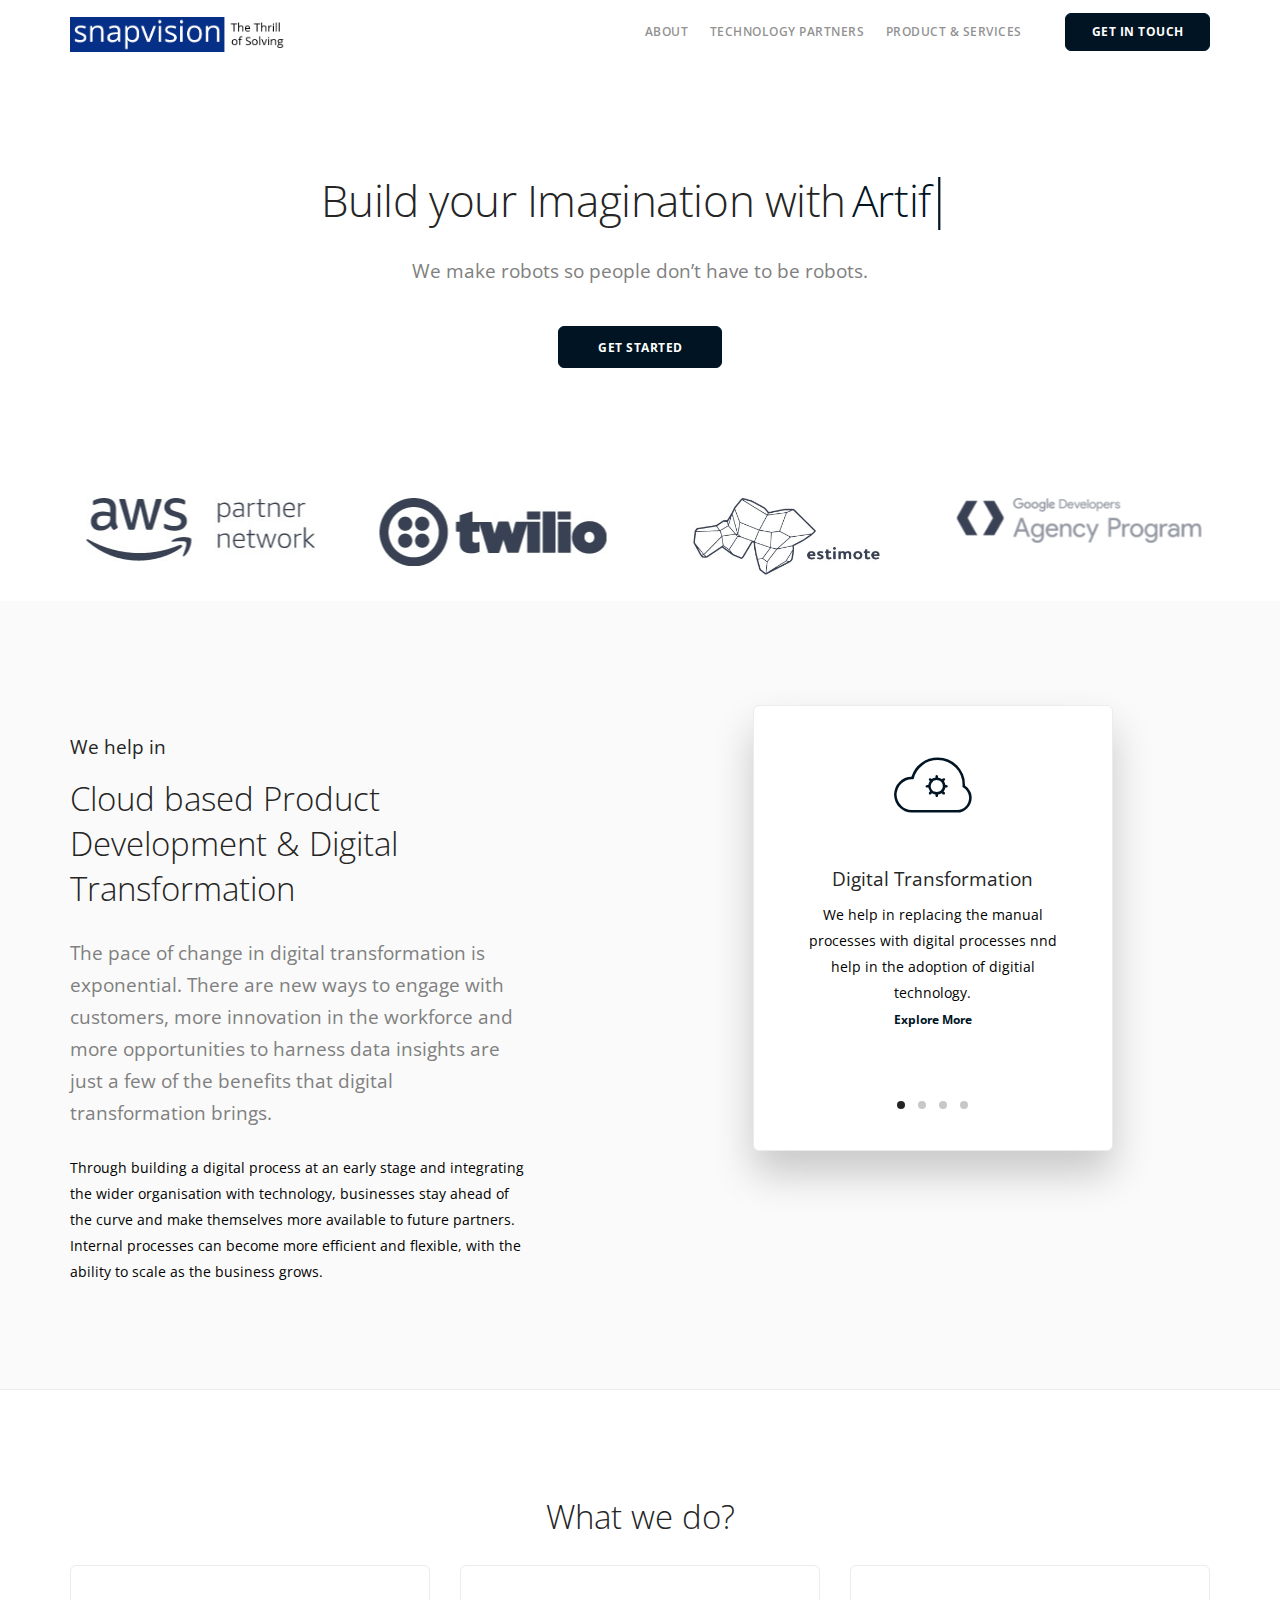
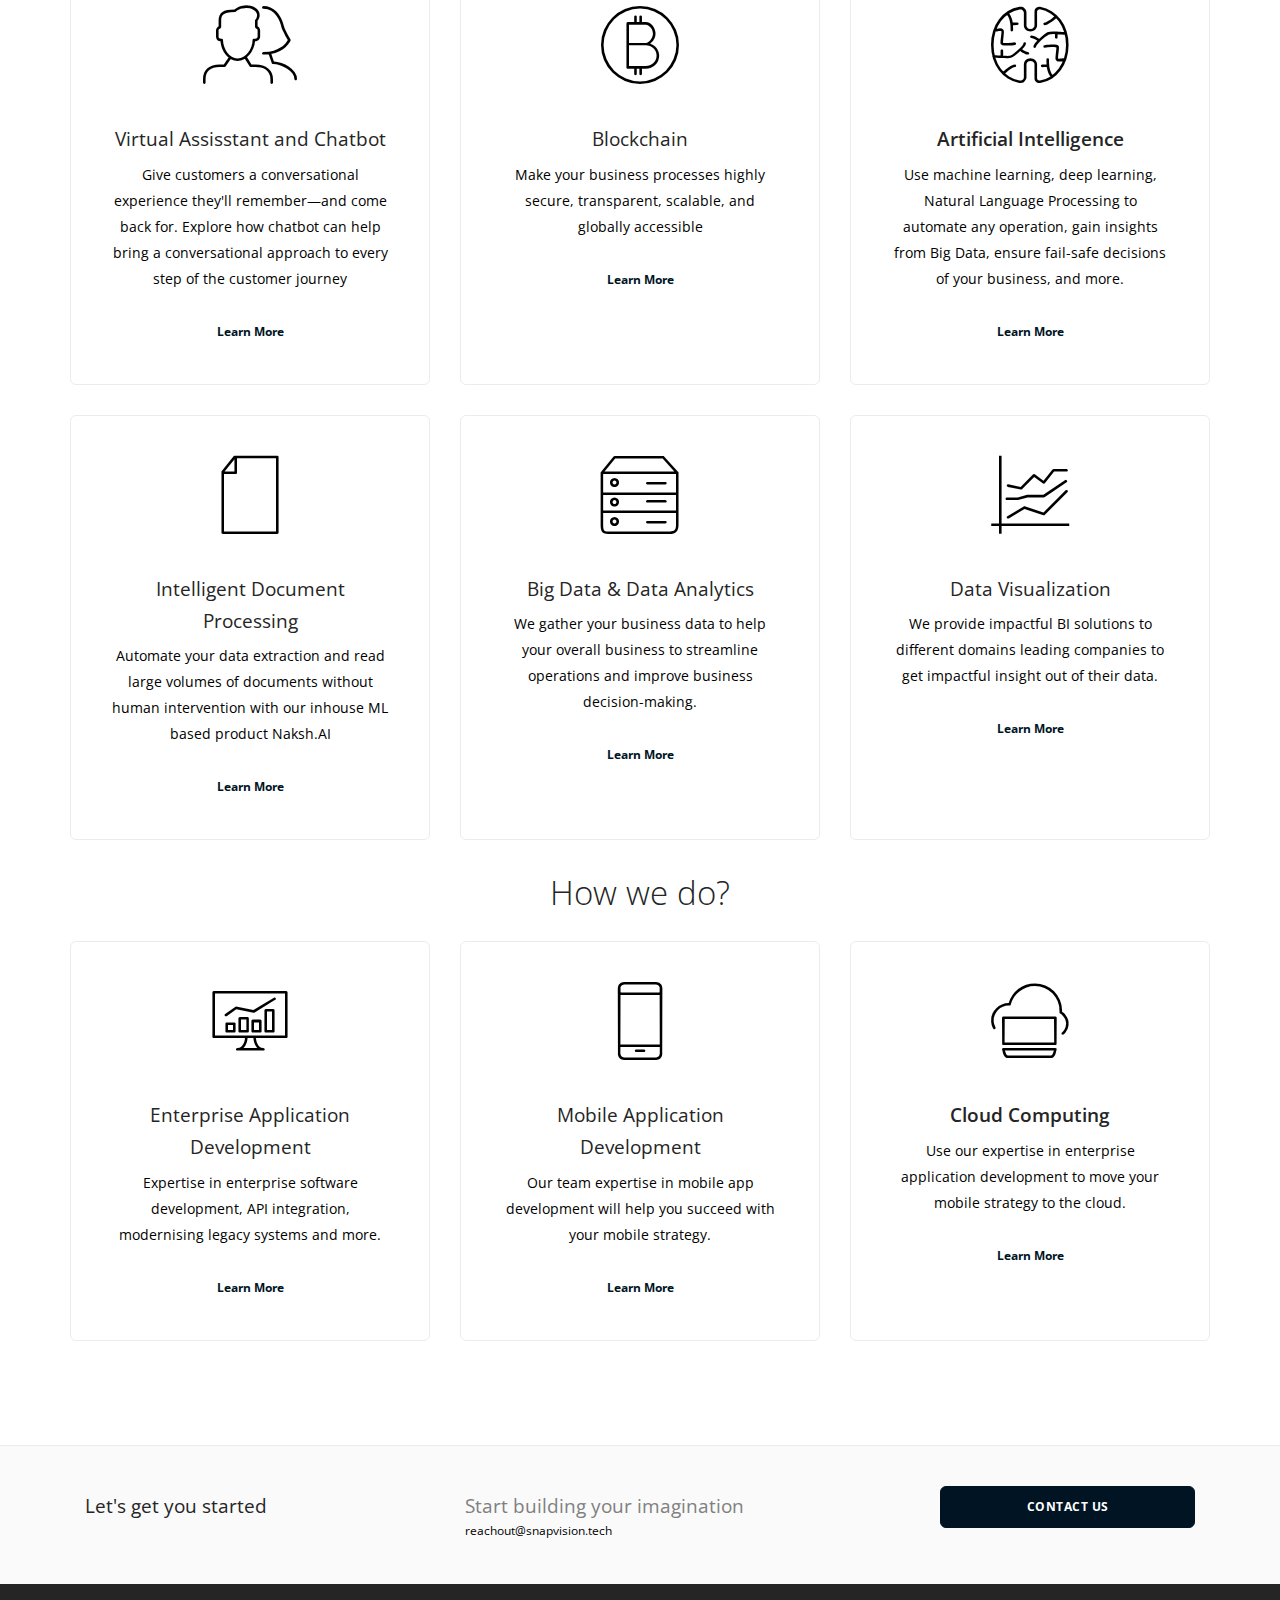
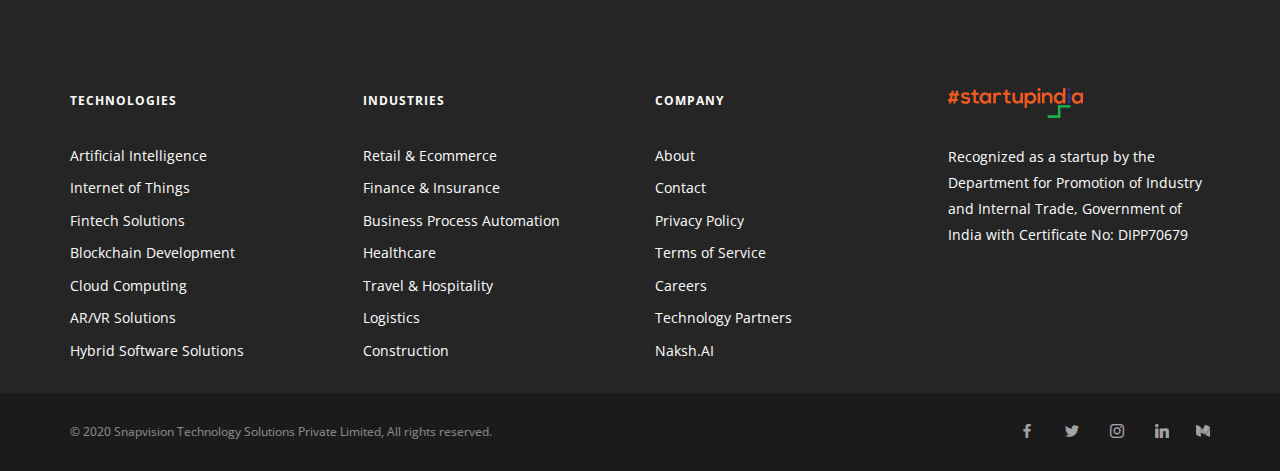
==== index.html @ 76354189 "Update index.html" ====
<!doctype html>
<html lang="en-US">

<head>
	<meta charset="UTF-8">
	<meta name="viewport" content="width=device-width, initial-scale=1.0">
	
	<title>Cloud based Product Development & Consulting | Snapvision.tech</title>


<meta name="description" content="Cloud based Product Development for Startups & Enterprise, focus on high-quality machine learning and artificial intelligence models"/>
<meta name="robots" content="max-snippet:-1, max-image-preview:large, max-video-preview:-1"/>
<link rel="canonical" href="https://snapvision.tech" />
<meta property="og:locale" content="en_US" />
<meta property="og:type" content="website" />
<meta property="og:title" content="Cloud based Product Development & Consulting | Snapvision.tech" />
<meta property="og:description" content="Cloud based Product Development for Startups & Enterprise, focus on high-quality machine learning and artificial intelligence models" />
<meta property="og:url" content="https://snapvision.tech" />
<meta property="og:site_name" content="Snapvision.tech" />
<meta property="fb:app_id" content="" />
<meta property="og:image" content="https://snapvision.tech/assets/img/logo-social.png" />
<meta property="og:image:secure_url" content="https://snapvision.tech/assets/img/logo-social.png" />
<meta property="og:image:width" content="1600" />
<meta property="og:image:height" content="1068" />
<meta name="twitter:card" content="summary_large_image" />
<meta name="twitter:description" content="Cloud based Product Development for Startups & Enterprise, focus on high-quality machine learning and artificial intelligence models" />
<meta name="twitter:title" content="Cloud based Product Development & Consulting | Snapvision.tech" />
<meta name="twitter:site" content="@snapvisiontech" />
<meta name="twitter:image" content="https://snapvision.tech/assets/img/logo-social.png" />
<meta name="twitter:creator" content="@snapvisiontech" />

<link rel="icon" type="image/x-icon" href="favicon.ico" />
<link rel="apple-touch-icon" sizes="57x57" href="/apple-icon-57x57.png">
<link rel="apple-touch-icon" sizes="60x60" href="/apple-icon-60x60.png">
<link rel="apple-touch-icon" sizes="72x72" href="/apple-icon-72x72.png">
<link rel="apple-touch-icon" sizes="76x76" href="/apple-icon-76x76.png">
<link rel="apple-touch-icon" sizes="114x114" href="/apple-icon-114x114.png">
<link rel="apple-touch-icon" sizes="120x120" href="/apple-icon-120x120.png">
<link rel="apple-touch-icon" sizes="144x144" href="/apple-icon-144x144.png">
<link rel="apple-touch-icon" sizes="152x152" href="/apple-icon-152x152.png">
<link rel="apple-touch-icon" sizes="180x180" href="/apple-icon-180x180.png">
<link rel="icon" type="image/png" sizes="192x192"  href="/android-icon-192x192.png">
<link rel="icon" type="image/png" sizes="32x32" href="/favicon-32x32.png">
<link rel="icon" type="image/png" sizes="96x96" href="/favicon-96x96.png">
<link rel="icon" type="image/png" sizes="16x16" href="/favicon-16x16.png">
<link rel="manifest" href="/manifest.json">
<meta name="msapplication-TileColor" content="#ffffff">
<meta name="msapplication-TileImage" content="/ms-icon-144x144.png">
<meta name="theme-color" content="#ffffff">

<link rel='dns-prefetch' href='https://www.google.com' />
<link rel='dns-prefetch' href='https://fonts.googleapis.com' />
<link rel='dns-prefetch' href='https://s.w.org' />

<link rel='stylesheet' id='ebor-google-font-css'  href='https://fonts.googleapis.com/css?family=Open+Sans%3A200%2C300%2C400%2C400i%2C500%2C600%2C700%7CMerriweather%3A300%2C300i%7CMaterial+Icons&#038;ver=1.0.0' type='text/css' media='all' />
<link rel='stylesheet' id='bootstrap-css'  href='assets/css/bootstrap.css?ver=4.9.15' type='text/css' media='all' />
<link rel='stylesheet' id='ebor-iconsmind-css'  href='assets/css/iconsmind.css' type='text/css' media='all' />
<link rel='stylesheet' id='ebor-icons-css'  href='assets/css/icons.css' type='text/css' media='all' />
<link rel='stylesheet' id='ebor-plugins-css'  href='assets/css/plugins.css' type='text/css' media='all' />
<link rel='stylesheet' id='ebor-theme-css'  href='assets/css/custom.css' type='text/css' media='all' />
<link rel='stylesheet' id='ebor-style-css'  href='assets/css/style.css' type='text/css' media='all' />
<style id='ebor-style-inline-css' type='text/css'>

			input[type].btn--primary,
			.pos-fixed.bar--transparent.bg--primary,
			.ebor-cart-count {
				background: #001423;	
			}
			.pos-fixed.bar--transparent.bg--secondary {
				background: #FAFAFA;
			}
			.pos-fixed.bar--transparent.bg--dark {
				background: #252525;
			}
			.pos-fixed.bar--transparent.bg--primary-1 {
				background: #000828;
			}
			.bg--white h1, .bg--white h2, .bg--white h3, .bg--white h4, .bg--white h5, .bg--white h6, .bg--white i, .mobile-header .cart-link {
			    color: #252525;
			}
			@media all and (max-width:767px) {
			    .bar.bg--dark.bar--mobile-sticky[data-scroll-class*="fixed"].pos-fixed,
			    .bar.bg--dark.bar--mobile-sticky[data-scroll-class*="fixed"]+.bar.pos-fixed {
			    	background: #252525;
			    }
			    .bar.bg--secondary.bar--mobile-sticky[data-scroll-class*="fixed"].pos-fixed,
			    .bar.bg--secondary.bar--mobile-sticky[data-scroll-class*="fixed"]+.bar.pos-fixed {
			    	background: #FAFAFA;
			    }
			}
		
</style>
<script type='text/javascript' src='assets/js/jquery.js'></script>
<script type='text/javascript' src='assets/js/jquery-migrate.min.js?ver=1.4.1'></script>

<link rel='shortlink' href='https://snapvision.tech' />


</head>

<body data-rsssl=1 class="home page-template-default page page-id-2139 stack--rounded normal-layout active-tabs active-accordions parallax-enable-mobile variant-content variant-v1-2-1" data-smooth-scroll-offset="0">

<a href="#" id="start" title="Start"></a>


<div class="nav-container">
	
	<div class="bar bar--sm visible-xs original--bg bar--mobile-sticky" data-scroll-class="200px:pos-fixed">
		<div class="container">
			<div class="row">
				<div class="col-xs-8 col-sm-10">
					
<a href="https://snapvision.tech" class="logo-holder">
	<img class="logo logo-dark" alt="Snapvision Logo" src="assets/img/logo-dark.png" />
	<img class="logo logo-light" alt="Snapvision Logo" src="assets/img/logo-dark.png" />
	
</a>				</div>
				<div class="col-xs-4 col-sm-2 text-right mobile-header">
										<a href="#" class="hamburger-toggle" data-toggle-class="#menu1;hidden-xs">
						<i class="icon--sm stack-interface stack-menu"></i>
					</a>
				</div>
			</div><!--end of row-->
		</div><!--end of container-->
	</div><!--end bar-->
	
	<nav id="menu1" class="bar bar--sm bar-1 hidden-xs hiddem-sm original--bg" data-scroll-class="200px:pos-fixed">
		<div class="container">
			<div class="row">
				<div class="col-md-1 col-sm-2 hidden-xs">
					<div class="bar__module">
						
<a href="https://snapvision.tech" class="logo-holder">
	<img class="logo logo-dark" alt="Snapvision Logo" src="assets/img/logo-dark.png" />
	<img class="logo logo-light" alt="Snapvision Logo" src="assets/img/logo-dark.png" />
</a>	
					</div><!--end module-->
				</div>
				<div class="col-md-11 col-sm-12 text-right text-left-xs text-left-sm">
					<div class="bar__module">
	<ul id="menu" class="menu-horizontal text-left">
	<li  class="menu-item menu-item-type-post_type menu-item-object-page "><a href="#about">About</a></li>
<li  class="menu-item menu-item-type-post_type menu-item-object-page "><a href="#partners">Technology Partners</a></li>
<li  class="menu-item menu-item-type-post_type menu-item-object-page "><a href="#services">Product & Services</a></li>

</ul></div>	
					
<div class="bar__module stack-header-buttons">
	
		
			<a class="btn btn--sm btn--primary type--uppercase" href="#contact" target="">
			<span class="btn__text">GET IN TOUCH</span>
		</a>
		
</div><!--end module-->				</div>
			</div><!--end of row-->
		</div><!--end of container-->
	</nav><!--end bar-->

</div>
<div class="main-container">


    <section class="text-center">
        <div class="container">
            <div class="row">
                <div class="col-sm-12">
                     
                    <div class="typed-headline"><span class="h1 inline-block">Build your Imagination with</span><span class="h1 inline-block typed-text typed-text--cursor color--primary" data-typed-strings="Artificial Intelligence, NLP, Blockchain, Machine Learning, Predictive Analytics, Computer Vision, Snapvision">Latest Technolog</span></div>
                    
                        <p class="lead"><!--Best-in-class Enterprise Automation  Platform Powered by AI, NLP,and Predictive Algorithms-->We make robots so people
don’t have to be  robots.</p>
                    <a class="btn btn--primary type--uppercase inner-link" href="#contact" target="" title="" rel=""><span class="btn__text">Get Started</span></a></div>
            </div>
            <!--end of row-->
			<div id="partners"></div>
        </div>
        <!--end of container-->
    </section>
	
	
	<section class="space--xxs" >
        <div class="container">
            <div class="row">
                <div class="logo-carousel slider slider--inline-arrows slider--arrows-hover text-center" data-arrows="true" data-timing="1000">
                    <ul class="slides">
                        <li class="col-sm-3 col-xs-6"> <img alt="AWS" class="image--xxs" src="assets/img/partners/aws-partner-network.jpg"> </li>
                        <li class="col-sm-3 col-xs-6"> <img alt="Twillio" class="image--xxs" src="assets/img/partners/twillio.jpg"> </li>
                        <li class="col-sm-3 col-xs-6"> <img alt="Estimote" class="image--xxs" src="assets/img/partners/Estimote.jpg"> </li>
                        <li class="col-sm-3 col-xs-6"> <img alt="Google Developers" class="image--xxs" src="assets/img/partners/google-developers-logo-dark.png"> </li>
                        <li class="col-sm-3 col-xs-6"> <img alt="Cloudera" class="image--xxs" src="assets/img/partners/cloudera-dark.png"> </li>
                   
                    </ul>
                </div>
            </div>
            <!--end row-->
        </div>
        <!--end of container-->
    </section>
    
    <a id="section-2" class="in-page-link"></a>
    <section class="switchable feature-large  bg--secondary" id="about">
        <div class="container">
            <div class="row">
                <div class="col-md-5 col-sm-6 switchable__text">
<h4>We help in</h4>                    
                        <h2>Cloud based Product Development &amp; Digital Transformation</h2>
                        <p class="lead">The pace of change in digital transformation is exponential. There are new ways to engage with customers, more innovation in the workforce and more opportunities to harness data insights are just a few of the benefits that digital transformation brings.</p>
                        <p>Through building a digital process at an early stage and integrating the wider organisation with technology, businesses stay ahead of the curve and make themselves more available to future partners. Internal processes can become more efficient and flexible, with the ability to scale as the business grows.</p>
                    
                    <!--<a class="btn btn--primary type--uppercase" href="#" target="" title="" rel=""> <span class="btn__text">Read more</span> </a>-->
                </div>
                <div class="col-md-4 col-sm-6 col-md-pull-1 col-xs-12">
                    <div class="boxed boxed--lg boxed--border box-shadow-wide">
                        <div class="slider" data-paging="true">
                            <ul class="slides">
                                <li class="col-xs-12">
                                    <div class="feature feature-3 text-center"> <i class="icon color--primary icon-Cloud-Settings icon--lg"></i>
                                        
                                            <h4>Digital Transformation</h4>
                                            <p>We help in replacing the manual processes with digital processes nnd help in the adoption of digitial technology.</p><a href="#contact"> Explore More </a>
                                    </div>
                                    <!--end feature-->
                                </li>
                                <li class="col-xs-12">
                                    <div class="feature feature-3 text-center"> <i class="icon color--primary icon-Laptop-Phone icon--lg"></i>
                                        
                                            <h4>Proof of Concept</h4>
                                            <p>Dynamic solutions in building your startup idea with latest technologies.</p><a href="#contact"> Explore More </a>
                                    </div>
                                    <!--end feature-->
                                </li>
                                <li class="col-xs-12">
                                    <div class="feature feature-3 text-center"> <i class="icon color--primary icon-Robot-2 icon--lg"></i>
                                        
                                            <h4>Robotic Process Automation</h4>
                                            <p>RPA offers the ability to change business processes quite quickly, as opposed to taking a holistic enterprise wide-approach, that could take a lot of time and a lot of money to achieve</p><a href="#contact"> Explore More </a>
                                    </div>
                                    <!--end feature-->
                                </li>
								<li class="col-xs-12">
                                    <div class="feature feature-3 text-center"> <i class="icon color--primary icon-Cloud-Tablet icon--lg"></i>
                                        
                                            <h4>Internet of Things</h4>
                                            <p>We help your business to constantly monitor your operations in a secure, well-built infrastructure.</p><a href="#contact"> Explore More </a>
                                    </div>
                                    <!--end feature-->
                                </li>
                            </ul>
                            <!--end of slides-->
                        </div>
                        <!--end of slider-->
                    </div>
                </div>
            </div>
            <!--end of row-->
        </div>
        <!--end of container-->
    </section>
    <section class="text-center services-section" id="services">
        <div class="container">
		<div class="row"><div class="col-md-12"><h2>What we do?</h2></div></div>
            <div class="row">
               
                <div class="col-sm-4">
                    <div class="feature feature-3 boxed boxed--lg boxed--border"> <i class="icon icon-MaleFemale icon--lg"></i>
                        
                            <h4>Virtual Assisstant and Chatbot</h4>
                            <p>Give customers a conversational experience they'll remember—and come back for. Explore how chatbot can help bring a conversational approach to every step of the customer journey</p><a href="#contact">Learn More</a>
                        
                    </div>
                    <!--end feature-->
                </div>
                <div class="col-sm-4">
                    <div class="feature feature-3 boxed boxed--lg boxed--border"> <i class="icon icon-Bitcoin icon--lg"></i>
                        
                            <h4>Blockchain</h4>
                            <p>Make your business processes highly secure, transparent, scalable, and globally accessible</p><a href="#contact">Learn More</a>
                        
                    </div>
                    <!--end feature-->
                </div>
				
				 <div class="col-sm-4">
                    <div class="feature feature-3 boxed boxed--lg boxed--border"> <i class="icon icon-Brain-2 icon--lg"></i>
                        
                            <h4><strong>Artificial Intelligence</strong></h4>
                            <p> Use machine learning, deep learning, Natural Language Processing to automate any operation, gain insights from Big Data, ensure fail-safe decisions of your business, and more.</p> <a href="#contact">Learn More</a>
                    </div>
                    <!--end feature-->
                </div>
                <div class="col-sm-4">
                    <div class="feature feature-3 boxed boxed--lg boxed--border"> <i class="icon icon-Paper icon--lg"></i>
                        
                            <h4>Intelligent Document Processing</h4>
                            <p>Automate your data extraction and read large volumes of documents without human intervention with our inhouse ML based product Naksh.AI</p> <a href="https://nakshai.com">Learn More</a>
                        
                    </div>
                    <!--end feature-->
                </div>
				
				

 <div class="col-sm-4">
                    <div class="feature feature-3 boxed boxed--lg boxed--border"> <i class="icon icon-Big-Data icon--lg"></i>
                        
                            <h4>Big Data & Data Analytics</h4>
                            <p>We gather your business data to help your overall business to streamline operations and improve business decision-making.</p><a href="#contact">Learn More</a>
                        
                    </div>
                    <!--end feature-->
                </div>
                <div class="col-sm-4">
                    <div class="feature feature-3 boxed boxed--lg boxed--border"> <i class="icon icon-Line-Chart4 icon--lg"></i>
                        
                            <h4>Data Visualization</h4>
                            <p>We provide impactful BI solutions to different domains leading companies to get impactful insight out of their data.</p><a href="#contact">Learn More</a>
                        
                    </div>
                    <!--end feature-->
                </div>
				</div>
				<div class="row">
				<div class="col-md-12"><h2>How we do?</h2></div></div><div class="row">
				 <div class="col-sm-4">
                    <div class="feature feature-3 boxed boxed--lg boxed--border"> <i class="icon icon-Monitor-Analytics icon--lg"></i>
                        
                            <h4>Enterprise Application Development</h4>
                            <p>Expertise in enterprise software development, API integration, modernising legacy systems and more. </p><a href="#contact">Learn More</a>
                        
                    </div>
                    <!--end feature-->
                </div>
                <div class="col-sm-4">
                    <div class="feature feature-3 boxed boxed--lg boxed--border"> <i class="icon icon-Smartphone-3 icon--lg"></i>
                        
                            <h4>Mobile Application Development</h4>
                            <p>Our team expertise in mobile app development will help you succeed with your mobile strategy.</p><a href="#contact">Learn More</a>
                        
                    </div>
                    <!--end feature-->
                </div>
				
				<div class="col-sm-4">
                    <div class="feature feature-3 boxed boxed--lg boxed--border"> <i class="icon icon-Cloud-Laptop icon--lg"></i>
                        
                            <h4><strong>Cloud Computing</strong></h4>
                            <p> Use our expertise in enterprise application development to move your mobile strategy to the cloud. </p> <a href="#">Learn More</a> 
                    </div>
                    <!--end feature-->
                </div>
				
            </div>
            <!--end of row-->
			<div id="contact"></div>
        </div>
        <!--end of container-->
    </section>
 
 
  
	
	<section  class="contact-short"><div class="container"><div class="vc_row wpb_row vc_row-fluid"><div class="wpb_column vc_column_container col-sm-12"><div class="vc_column-inner"><div class="wpb_wrapper">
			<div class=" cta cta--horizontal text-center-xs row">
			    <div class="col-sm-4">
			        <h4>Let's get you started</h4>  
			    </div>
			    <div class="col-sm-5">
			        <p class="lead">Start building your imagination</p><p class="type--fine-print">reachout@snapvision.tech</p>
			    </div>
			    <div class="col-sm-3 text-right text-center-xs">
			   <!--     <a class="btn btn--primary type--uppercase" href="" onclick="Calendly.initPopupWidget({url: 'https://calendly.com/nakshai/discovery-call-snapvision'});return false;"><span class="btn__text">Schedule a Call</span></a>-->
				<div class="modal-instance ">
				
				
				 <a class="btn btn--primary type--uppercase modal-trigger" href="#"><span class="btn__text">Contact Us</span></a>
					<div class="modal-container"   >
				
			<div class="modal-content">
				<div class="boxed boxed--lg">
					
	<div class="wpb_text_column wpb_content_element " >
		<div class="wpb_wrapper">
		<iframe class="contact-form" src="https://docs.google.com/forms/d/e/1FAIpQLSd2U2cw_F3Rz3U8TH7wHJtLaYTnXl2T-0kBp7m4NAezt76-Yw/viewform"></iframe>


		</div>
	</div>

				</div>				</div>

			</div>
		
			</div>
					
			    </div>
			</div>
		</div></div></div></div></div></section>
    
<footer class="footer-6 unpad--bottom bg--dark">
	<div class="container">
		<div class="row">
		<!--	<div class="col-sm-6 col-md-3 col-xs-12"><div id="nav_menu-2" class="widget widget_nav_menu sidebar__element"><h6 class="type--uppercase">Services</h6><div class="menu-services-menu-container"><ul id="menu-services-menu" class="menu"><li id="menu-item-4331" class="menu-item menu-item-type-post_type menu-item-object-page menu-item-4331"><a href="#services">Product Strategy</a></li>
<li id="menu-item-4329" class="menu-item menu-item-type-post_type menu-item-object-page menu-item-4329"><a href="#services">Product Engineering</a></li>
<li id="menu-item-4330" class="menu-item menu-item-type-post_type menu-item-object-page menu-item-4330"><a href="#services">Mobile Development</a></li>
<li id="menu-item-4332" class="menu-item menu-item-type-custom menu-item-object-custom menu-item-4332"><a href="#services">Dedicated Talent</a></li>
<li id="menu-item-4333" class="menu-item menu-item-type-custom menu-item-object-custom menu-item-4333"><a href="#services">Startup Product Consultancy</a></li>
<li id="menu-item-4334" class="menu-item menu-item-type-custom menu-item-object-custom menu-item-4334"><a href="#services">IT Consulting</a></li>
<li id="menu-item-4335" class="menu-item menu-item-type-custom menu-item-object-custom menu-item-4335"><a href="##services">App Developers</a></li>
</ul></div></div></div>-->

<div class="col-sm-6 col-md-3 col-xs-12"><div id="nav_menu-3" class="widget widget_nav_menu sidebar__element"><h6 class="type--uppercase">Technologies</h6><div class="menu-technology-menu-container"><ul id="menu-technology-menu" class="menu"><li id="menu-item-4336" class="menu-item menu-item-type-custom menu-item-object-custom menu-item-4336"><a href="#services">Artificial Intelligence</a></li>
<li id="menu-item-4341" class="menu-item menu-item-type-custom menu-item-object-custom menu-item-4341"><a href="#services">Internet of Things</a></li>
<li id="menu-item-4338" class="menu-item menu-item-type-custom menu-item-object-custom menu-item-4338"><a href="#services">Fintech Solutions</a></li>
<li id="menu-item-4337" class="menu-item menu-item-type-custom menu-item-object-custom menu-item-4337"><a href="#services">Blockchain Development</a></li>
<li id="menu-item-4339" class="menu-item menu-item-type-custom menu-item-object-custom menu-item-4339"><a href="#services">Cloud Computing</a></li>
<li id="menu-item-4340" class="menu-item menu-item-type-custom menu-item-object-custom menu-item-4340"><a href="#services">AR/VR Solutions</a></li>
<li id="menu-item-4342" class="menu-item menu-item-type-custom menu-item-object-custom menu-item-4342"><a href="#services">Hybrid Software Solutions</a></li>
</ul></div></div></div><div class="col-sm-6 col-md-3 col-xs-12"><div id="nav_menu-4" class="widget widget_nav_menu sidebar__element"><h6 class="type--uppercase">Industries</h6><div class="menu-industry-menu-container"><ul id="menu-industry-menu" class="menu"><li id="menu-item-4351" class="menu-item menu-item-type-custom menu-item-object-custom menu-item-4351"><a href="#services">Retail &#038; Ecommerce</a></li>
<li id="menu-item-4344" class="menu-item menu-item-type-custom menu-item-object-custom menu-item-4344"><a href="#services">Finance &#038; Insurance</a></li>
<li id="menu-item-4352" class="menu-item menu-item-type-custom menu-item-object-custom menu-item-4352"><a href="#services">Business Process Automation</a></li>
<li id="menu-item-4343" class="menu-item menu-item-type-custom menu-item-object-custom menu-item-4343"><a href="#services">Healthcare</a></li>
<li id="menu-item-4345" class="menu-item menu-item-type-custom menu-item-object-custom menu-item-4345"><a href="#services">Travel &#038; Hospitality</a></li>
<li id="menu-item-4346" class="menu-item menu-item-type-custom menu-item-object-custom menu-item-4346"><a href="#services">Logistics</a></li>
<li id="menu-item-4347" class="menu-item menu-item-type-custom menu-item-object-custom menu-item-4347"><a href="#services">Construction</a></li>
</ul></div></div></div><div class="col-sm-6 col-md-3 col-xs-12"><div id="nav_menu-5" class="widget widget_nav_menu sidebar__element"><h6 class="type--uppercase">Company</h6><div class="menu-company-menu-container"><ul id="menu-company-menu" class="menu"><li id="menu-item-4322" class="menu-item menu-item-type-post_type menu-item-object-page menu-item-4322"><a href="#about">About</a></li>
<li id="menu-item-4325" class="menu-item menu-item-type-post_type menu-item-object-page menu-item-4325"><a href="#contact">Contact</a></li>
<li id="menu-item-4547" class="menu-item menu-item-type-post_type menu-item-object-page menu-item-4547"><a href="privacy-policy.pdf" target="_blank">Privacy Policy</a></li>
<li id="menu-item-4548" class="menu-item menu-item-type-post_type menu-item-object-page menu-item-4548"><a href="terms-of-service.pdf" target="_blank">Terms of Service</a></li>
<li id="menu-item-4323" class="menu-item menu-item-type-post_type menu-item-object-page menu-item-4323"><a href="https://angel.co/company/snapvision" target="_blank">Careers</a></li>
<li id="menu-item-4324" class="menu-item menu-item-type-custom menu-item-object-custom menu-item-4324"><a href="#partners">Technology Partners</a></li>
<li id="menu-item-4324" class="menu-item menu-item-type-custom menu-item-object-custom menu-item-4324"><a href="https://snapvision.tech/naksh">Naksh.AI</a></li>
</ul></div></div></div>
<div class="col-sm-6 col-md-3 col-xs-12"><div id="nav_menu-2" class="widget widget_nav_menu sidebar__element"><img src="assets/img/startup-india.png">

<div class="textwidget">Recognized as a startup by the Department for Promotion of Industry and Internal Trade, Government of India with Certificate No: DIPP70679</p>

</div></div></div>


<div class="clear"></div>		</div><!--end of row-->
	</div><!--end of container-->
	<div class="footer__lower text-center-xs">
		<div class="container">
			<div class="row">
				<div class="col-sm-6">
					<div class="footer-stack-copyright type--fine-print">
	© 2020 Snapvision Technology Solutions Private Limited, All rights reserved. </div>				</div>
				<div class="col-sm-6 text-right text-center-xs">
					
<ul class="social-list list-inline list--hover stack-footer-social">

<li><a href="https://www.facebook.com/snapvision.tech" title="Snapvision Facebook Page" target="_blank"> 
<i class="socicon icon--xs socicon-facebook"></i>
					      </a>
					  </li>
					  <li><a href="https://www.twitter.com/snapvisiontech" title="Snapvision Facebook Page" target="_blank"> 
<i class="socicon icon--xs socicon-twitter"></i>
					      </a>
					  </li>
<li><a href="https://www.instagram.com/snapvision.tech" title="Snapvision Instagram Page" target="_blank"> 
<i class="socicon icon--xs socicon-instagram"></i>
					      </a>
					  </li>
	<li><a href="https://www.linkedin.com/company/snapvision-tech" title="Snapvision Linkedin Page" target="_blank">
						      <i class="socicon icon--xs socicon-linkedin"></i>
					      </a>
					  </li><li>
					      <a href="https://medium.com/snapvision-tech" title="Snapvision Medium Page" target="_blank">
						      <i class="socicon icon--xs socicon-medium"></i>
					      </a>
					  </li></ul>				</div>
			</div><!--end of row-->
		</div><!--end of container-->
	</div>
</footer>
</div><!-- /main-container -->

<a class="back-to-top inner-link" title="Back to top" href="#start" data-scroll-class="100vh:active">
	<i class="stack-interface stack-up-open-big"></i>
</a>
<script type='text/javascript' src='assets/js/parallax.js?ver=4.9.15'></script>
<script type='text/javascript' src='assets/js/plugins.js?ver=4.9.15'></script>
<script type='text/javascript' src='assets/js/scripts_wp.js?ver=4.9.15'></script>
<script type='text/javascript'>
/* <![CDATA[ */
var stack_data = {"typed_speed":"100"};
/* ]]> */
</script>
<script type='text/javascript' src='assets/js/scripts.js'></script>
<!-- Global site tag (gtag.js) - Google Analytics -->
<script async src="https://www.googletagmanager.com/gtag/js?id=UA-179097787-1"></script>
<script>
  window.dataLayer = window.dataLayer || [];
  function gtag(){dataLayer.push(arguments);}
  gtag('js', new Date());

  gtag('config', 'UA-179097787-1');
</script>

</body>
</html>
---- assets/css/iconsmind.css ----
@font-face {
	font-family: 'iconsmind';
	src:url('../fonts/iconsmind.eot?#iefix-rdmvgc') format('embedded-opentype');
	src:url('../fonts/iconsmind.woff') format('woff'),
		url('../fonts/iconsmind.ttf') format('truetype');
	font-weight: normal;
	font-style: normal;
}

[class^="icon-"], [class*=" icon-"] {
	font-family: 'iconsmind';
	speak: none;
	font-style: normal;
	font-weight: normal;
	font-variant: normal;
	text-transform: none;
	line-height: 1;
	/* Better Font Rendering =========== */
	-webkit-font-smoothing: antialiased;
	-moz-osx-font-smoothing: grayscale;
}

.icon-A-Z:before {
	content: "\e600";
}
.icon-Aa:before {
	content: "\e601";
}
.icon-Add-Bag:before {
	content: "\e602";
}
.icon-Add-Basket:before {
	content: "\e603";
}
.icon-Add-Cart:before {
	content: "\e604";
}
.icon-Add-File:before {
	content: "\e605";
}
.icon-Add-SpaceAfterParagraph:before {
	content: "\e606";
}
.icon-Add-SpaceBeforeParagraph:before {
	content: "\e607";
}
.icon-Add-User:before {
	content: "\e608";
}
.icon-Add-UserStar:before {
	content: "\e609";
}
.icon-Add-Window:before {
	content: "\e60a";
}
.icon-Add:before {
	content: "\e60b";
}
.icon-Address-Book:before {
	content: "\e60c";
}
.icon-Address-Book2:before {
	content: "\e60d";
}
.icon-Administrator:before {
	content: "\e60e";
}
.icon-Aerobics-2:before {
	content: "\e60f";
}
.icon-Aerobics-3:before {
	content: "\e610";
}
.icon-Aerobics:before {
	content: "\e611";
}
.icon-Affiliate:before {
	content: "\e612";
}
.icon-Aim:before {
	content: "\e613";
}
.icon-Air-Balloon:before {
	content: "\e614";
}
.icon-Airbrush:before {
	content: "\e615";
}
.icon-Airship:before {
	content: "\e616";
}
.icon-Alarm-Clock:before {
	content: "\e617";
}
.icon-Alarm-Clock2:before {
	content: "\e618";
}
.icon-Alarm:before {
	content: "\e619";
}
.icon-Alien-2:before {
	content: "\e61a";
}
.icon-Alien:before {
	content: "\e61b";
}
.icon-Aligator:before {
	content: "\e61c";
}
.icon-Align-Center:before {
	content: "\e61d";
}
.icon-Align-JustifyAll:before {
	content: "\e61e";
}
.icon-Align-JustifyCenter:before {
	content: "\e61f";
}
.icon-Align-JustifyLeft:before {
	content: "\e620";
}
.icon-Align-JustifyRight:before {
	content: "\e621";
}
.icon-Align-Left:before {
	content: "\e622";
}
.icon-Align-Right:before {
	content: "\e623";
}
.icon-Alpha:before {
	content: "\e624";
}
.icon-Ambulance:before {
	content: "\e625";
}
.icon-AMX:before {
	content: "\e626";
}
.icon-Anchor-2:before {
	content: "\e627";
}
.icon-Anchor:before {
	content: "\e628";
}
.icon-Android-Store:before {
	content: "\e629";
}
.icon-Android:before {
	content: "\e62a";
}
.icon-Angel-Smiley:before {
	content: "\e62b";
}
.icon-Angel:before {
	content: "\e62c";
}
.icon-Angry:before {
	content: "\e62d";
}
.icon-Apple-Bite:before {
	content: "\e62e";
}
.icon-Apple-Store:before {
	content: "\e62f";
}
.icon-Apple:before {
	content: "\e630";
}
.icon-Approved-Window:before {
	content: "\e631";
}
.icon-Aquarius-2:before {
	content: "\e632";
}
.icon-Aquarius:before {
	content: "\e633";
}
.icon-Archery-2:before {
	content: "\e634";
}
.icon-Archery:before {
	content: "\e635";
}
.icon-Argentina:before {
	content: "\e636";
}
.icon-Aries-2:before {
	content: "\e637";
}
.icon-Aries:before {
	content: "\e638";
}
.icon-Army-Key:before {
	content: "\e639";
}
.icon-Arrow-Around:before {
	content: "\e63a";
}
.icon-Arrow-Back3:before {
	content: "\e63b";
}
.icon-Arrow-Back:before {
	content: "\e63c";
}
.icon-Arrow-Back2:before {
	content: "\e63d";
}
.icon-Arrow-Barrier:before {
	content: "\e63e";
}
.icon-Arrow-Circle:before {
	content: "\e63f";
}
.icon-Arrow-Cross:before {
	content: "\e640";
}
.icon-Arrow-Down:before {
	content: "\e641";
}
.icon-Arrow-Down2:before {
	content: "\e642";
}
.icon-Arrow-Down3:before {
	content: "\e643";
}
.icon-Arrow-DowninCircle:before {
	content: "\e644";
}
.icon-Arrow-Fork:before {
	content: "\e645";
}
.icon-Arrow-Forward:before {
	content: "\e646";
}
.icon-Arrow-Forward2:before {
	content: "\e647";
}
.icon-Arrow-From:before {
	content: "\e648";
}
.icon-Arrow-Inside:before {
	content: "\e649";
}
.icon-Arrow-Inside45:before {
	content: "\e64a";
}
.icon-Arrow-InsideGap:before {
	content: "\e64b";
}
.icon-Arrow-InsideGap45:before {
	content: "\e64c";
}
.icon-Arrow-Into:before {
	content: "\e64d";
}
.icon-Arrow-Join:before {
	content: "\e64e";
}
.icon-Arrow-Junction:before {
	content: "\e64f";
}
.icon-Arrow-Left:before {
	content: "\e650";
}
.icon-Arrow-Left2:before {
	content: "\e651";
}
.icon-Arrow-LeftinCircle:before {
	content: "\e652";
}
.icon-Arrow-Loop:before {
	content: "\e653";
}
.icon-Arrow-Merge:before {
	content: "\e654";
}
.icon-Arrow-Mix:before {
	content: "\e655";
}
.icon-Arrow-Next:before {
	content: "\e656";
}
.icon-Arrow-OutLeft:before {
	content: "\e657";
}
.icon-Arrow-OutRight:before {
	content: "\e658";
}
.icon-Arrow-Outside:before {
	content: "\e659";
}
.icon-Arrow-Outside45:before {
	content: "\e65a";
}
.icon-Arrow-OutsideGap:before {
	content: "\e65b";
}
.icon-Arrow-OutsideGap45:before {
	content: "\e65c";
}
.icon-Arrow-Over:before {
	content: "\e65d";
}
.icon-Arrow-Refresh:before {
	content: "\e65e";
}
.icon-Arrow-Refresh2:before {
	content: "\e65f";
}
.icon-Arrow-Right:before {
	content: "\e660";
}
.icon-Arrow-Right2:before {
	content: "\e661";
}
.icon-Arrow-RightinCircle:before {
	content: "\e662";
}
.icon-Arrow-Shuffle:before {
	content: "\e663";
}
.icon-Arrow-Squiggly:before {
	content: "\e664";
}
.icon-Arrow-Through:before {
	content: "\e665";
}
.icon-Arrow-To:before {
	content: "\e666";
}
.icon-Arrow-TurnLeft:before {
	content: "\e667";
}
.icon-Arrow-TurnRight:before {
	content: "\e668";
}
.icon-Arrow-Up:before {
	content: "\e669";
}
.icon-Arrow-Up2:before {
	content: "\e66a";
}
.icon-Arrow-Up3:before {
	content: "\e66b";
}
.icon-Arrow-UpinCircle:before {
	content: "\e66c";
}
.icon-Arrow-XLeft:before {
	content: "\e66d";
}
.icon-Arrow-XRight:before {
	content: "\e66e";
}
.icon-Ask:before {
	content: "\e66f";
}
.icon-Assistant:before {
	content: "\e670";
}
.icon-Astronaut:before {
	content: "\e671";
}
.icon-At-Sign:before {
	content: "\e672";
}
.icon-ATM:before {
	content: "\e673";
}
.icon-Atom:before {
	content: "\e674";
}
.icon-Audio:before {
	content: "\e675";
}
.icon-Auto-Flash:before {
	content: "\e676";
}
.icon-Autumn:before {
	content: "\e677";
}
.icon-Baby-Clothes:before {
	content: "\e678";
}
.icon-Baby-Clothes2:before {
	content: "\e679";
}
.icon-Baby-Cry:before {
	content: "\e67a";
}
.icon-Baby:before {
	content: "\e67b";
}
.icon-Back2:before {
	content: "\e67c";
}
.icon-Back-Media:before {
	content: "\e67d";
}
.icon-Back-Music:before {
	content: "\e67e";
}
.icon-Back:before {
	content: "\e67f";
}
.icon-Background:before {
	content: "\e680";
}
.icon-Bacteria:before {
	content: "\e681";
}
.icon-Bag-Coins:before {
	content: "\e682";
}
.icon-Bag-Items:before {
	content: "\e683";
}
.icon-Bag-Quantity:before {
	content: "\e684";
}
.icon-Bag:before {
	content: "\e685";
}
.icon-Bakelite:before {
	content: "\e686";
}
.icon-Ballet-Shoes:before {
	content: "\e687";
}
.icon-Balloon:before {
	content: "\e688";
}
.icon-Banana:before {
	content: "\e689";
}
.icon-Band-Aid:before {
	content: "\e68a";
}
.icon-Bank:before {
	content: "\e68b";
}
.icon-Bar-Chart:before {
	content: "\e68c";
}
.icon-Bar-Chart2:before {
	content: "\e68d";
}
.icon-Bar-Chart3:before {
	content: "\e68e";
}
.icon-Bar-Chart4:before {
	content: "\e68f";
}
.icon-Bar-Chart5:before {
	content: "\e690";
}
.icon-Bar-Code:before {
	content: "\e691";
}
.icon-Barricade-2:before {
	content: "\e692";
}
.icon-Barricade:before {
	content: "\e693";
}
.icon-Baseball:before {
	content: "\e694";
}
.icon-Basket-Ball:before {
	content: "\e695";
}
.icon-Basket-Coins:before {
	content: "\e696";
}
.icon-Basket-Items:before {
	content: "\e697";
}
.icon-Basket-Quantity:before {
	content: "\e698";
}
.icon-Bat-2:before {
	content: "\e699";
}
.icon-Bat:before {
	content: "\e69a";
}
.icon-Bathrobe:before {
	content: "\e69b";
}
.icon-Batman-Mask:before {
	content: "\e69c";
}
.icon-Battery-0:before {
	content: "\e69d";
}
.icon-Battery-25:before {
	content: "\e69e";
}
.icon-Battery-50:before {
	content: "\e69f";
}
.icon-Battery-75:before {
	content: "\e6a0";
}
.icon-Battery-100:before {
	content: "\e6a1";
}
.icon-Battery-Charge:before {
	content: "\e6a2";
}
.icon-Bear:before {
	content: "\e6a3";
}
.icon-Beard-2:before {
	content: "\e6a4";
}
.icon-Beard-3:before {
	content: "\e6a5";
}
.icon-Beard:before {
	content: "\e6a6";
}
.icon-Bebo:before {
	content: "\e6a7";
}
.icon-Bee:before {
	content: "\e6a8";
}
.icon-Beer-Glass:before {
	content: "\e6a9";
}
.icon-Beer:before {
	content: "\e6aa";
}
.icon-Bell-2:before {
	content: "\e6ab";
}
.icon-Bell:before {
	content: "\e6ac";
}
.icon-Belt-2:before {
	content: "\e6ad";
}
.icon-Belt-3:before {
	content: "\e6ae";
}
.icon-Belt:before {
	content: "\e6af";
}
.icon-Berlin-Tower:before {
	content: "\e6b0";
}
.icon-Beta:before {
	content: "\e6b1";
}
.icon-Betvibes:before {
	content: "\e6b2";
}
.icon-Bicycle-2:before {
	content: "\e6b3";
}
.icon-Bicycle-3:before {
	content: "\e6b4";
}
.icon-Bicycle:before {
	content: "\e6b5";
}
.icon-Big-Bang:before {
	content: "\e6b6";
}
.icon-Big-Data:before {
	content: "\e6b7";
}
.icon-Bike-Helmet:before {
	content: "\e6b8";
}
.icon-Bikini:before {
	content: "\e6b9";
}
.icon-Bilk-Bottle2:before {
	content: "\e6ba";
}
.icon-Billing:before {
	content: "\e6bb";
}
.icon-Bing:before {
	content: "\e6bc";
}
.icon-Binocular:before {
	content: "\e6bd";
}
.icon-Bio-Hazard:before {
	content: "\e6be";
}
.icon-Biotech:before {
	content: "\e6bf";
}
.icon-Bird-DeliveringLetter:before {
	content: "\e6c0";
}
.icon-Bird:before {
	content: "\e6c1";
}
.icon-Birthday-Cake:before {
	content: "\e6c2";
}
.icon-Bisexual:before {
	content: "\e6c3";
}
.icon-Bishop:before {
	content: "\e6c4";
}
.icon-Bitcoin:before {
	content: "\e6c5";
}
.icon-Black-Cat:before {
	content: "\e6c6";
}
.icon-Blackboard:before {
	content: "\e6c7";
}
.icon-Blinklist:before {
	content: "\e6c8";
}
.icon-Block-Cloud:before {
	content: "\e6c9";
}
.icon-Block-Window:before {
	content: "\e6ca";
}
.icon-Blogger:before {
	content: "\e6cb";
}
.icon-Blood:before {
	content: "\e6cc";
}
.icon-Blouse:before {
	content: "\e6cd";
}
.icon-Blueprint:before {
	content: "\e6ce";
}
.icon-Board:before {
	content: "\e6cf";
}
.icon-Bodybuilding:before {
	content: "\e6d0";
}
.icon-Bold-Text:before {
	content: "\e6d1";
}
.icon-Bone:before {
	content: "\e6d2";
}
.icon-Bones:before {
	content: "\e6d3";
}
.icon-Book:before {
	content: "\e6d4";
}
.icon-Bookmark:before {
	content: "\e6d5";
}
.icon-Books-2:before {
	content: "\e6d6";
}
.icon-Books:before {
	content: "\e6d7";
}
.icon-Boom:before {
	content: "\e6d8";
}
.icon-Boot-2:before {
	content: "\e6d9";
}
.icon-Boot:before {
	content: "\e6da";
}
.icon-Bottom-ToTop:before {
	content: "\e6db";
}
.icon-Bow-2:before {
	content: "\e6dc";
}
.icon-Bow-3:before {
	content: "\e6dd";
}
.icon-Bow-4:before {
	content: "\e6de";
}
.icon-Bow-5:before {
	content: "\e6df";
}
.icon-Bow-6:before {
	content: "\e6e0";
}
.icon-Bow:before {
	content: "\e6e1";
}
.icon-Bowling-2:before {
	content: "\e6e2";
}
.icon-Bowling:before {
	content: "\e6e3";
}
.icon-Box2:before {
	content: "\e6e4";
}
.icon-Box-Close:before {
	content: "\e6e5";
}
.icon-Box-Full:before {
	content: "\e6e6";
}
.icon-Box-Open:before {
	content: "\e6e7";
}
.icon-Box-withFolders:before {
	content: "\e6e8";
}
.icon-Box:before {
	content: "\e6e9";
}
.icon-Boy:before {
	content: "\e6ea";
}
.icon-Bra:before {
	content: "\e6eb";
}
.icon-Brain-2:before {
	content: "\e6ec";
}
.icon-Brain-3:before {
	content: "\e6ed";
}
.icon-Brain:before {
	content: "\e6ee";
}
.icon-Brazil:before {
	content: "\e6ef";
}
.icon-Bread-2:before {
	content: "\e6f0";
}
.icon-Bread:before {
	content: "\e6f1";
}
.icon-Bridge:before {
	content: "\e6f2";
}
.icon-Brightkite:before {
	content: "\e6f3";
}
.icon-Broke-Link2:before {
	content: "\e6f4";
}
.icon-Broken-Link:before {
	content: "\e6f5";
}
.icon-Broom:before {
	content: "\e6f6";
}
.icon-Brush:before {
	content: "\e6f7";
}
.icon-Bucket:before {
	content: "\e6f8";
}
.icon-Bug:before {
	content: "\e6f9";
}
.icon-Building:before {
	content: "\e6fa";
}
.icon-Bulleted-List:before {
	content: "\e6fb";
}
.icon-Bus-2:before {
	content: "\e6fc";
}
.icon-Bus:before {
	content: "\e6fd";
}
.icon-Business-Man:before {
	content: "\e6fe";
}
.icon-Business-ManWoman:before {
	content: "\e6ff";
}
.icon-Business-Mens:before {
	content: "\e700";
}
.icon-Business-Woman:before {
	content: "\e701";
}
.icon-Butterfly:before {
	content: "\e702";
}
.icon-Button:before {
	content: "\e703";
}
.icon-Cable-Car:before {
	content: "\e704";
}
.icon-Cake:before {
	content: "\e705";
}
.icon-Calculator-2:before {
	content: "\e706";
}
.icon-Calculator-3:before {
	content: "\e707";
}
.icon-Calculator:before {
	content: "\e708";
}
.icon-Calendar-2:before {
	content: "\e709";
}
.icon-Calendar-3:before {
	content: "\e70a";
}
.icon-Calendar-4:before {
	content: "\e70b";
}
.icon-Calendar-Clock:before {
	content: "\e70c";
}
.icon-Calendar:before {
	content: "\e70d";
}
.icon-Camel:before {
	content: "\e70e";
}
.icon-Camera-2:before {
	content: "\e70f";
}
.icon-Camera-3:before {
	content: "\e710";
}
.icon-Camera-4:before {
	content: "\e711";
}
.icon-Camera-5:before {
	content: "\e712";
}
.icon-Camera-Back:before {
	content: "\e713";
}
.icon-Camera:before {
	content: "\e714";
}
.icon-Can-2:before {
	content: "\e715";
}
.icon-Can:before {
	content: "\e716";
}
.icon-Canada:before {
	content: "\e717";
}
.icon-Cancer-2:before {
	content: "\e718";
}
.icon-Cancer-3:before {
	content: "\e719";
}
.icon-Cancer:before {
	content: "\e71a";
}
.icon-Candle:before {
	content: "\e71b";
}
.icon-Candy-Cane:before {
	content: "\e71c";
}
.icon-Candy:before {
	content: "\e71d";
}
.icon-Cannon:before {
	content: "\e71e";
}
.icon-Cap-2:before {
	content: "\e71f";
}
.icon-Cap-3:before {
	content: "\e720";
}
.icon-Cap-Smiley:before {
	content: "\e721";
}
.icon-Cap:before {
	content: "\e722";
}
.icon-Capricorn-2:before {
	content: "\e723";
}
.icon-Capricorn:before {
	content: "\e724";
}
.icon-Car-2:before {
	content: "\e725";
}
.icon-Car-3:before {
	content: "\e726";
}
.icon-Car-Coins:before {
	content: "\e727";
}
.icon-Car-Items:before {
	content: "\e728";
}
.icon-Car-Wheel:before {
	content: "\e729";
}
.icon-Car:before {
	content: "\e72a";
}
.icon-Cardigan:before {
	content: "\e72b";
}
.icon-Cardiovascular:before {
	content: "\e72c";
}
.icon-Cart-Quantity:before {
	content: "\e72d";
}
.icon-Casette-Tape:before {
	content: "\e72e";
}
.icon-Cash-Register:before {
	content: "\e72f";
}
.icon-Cash-register2:before {
	content: "\e730";
}
.icon-Castle:before {
	content: "\e731";
}
.icon-Cat:before {
	content: "\e732";
}
.icon-Cathedral:before {
	content: "\e733";
}
.icon-Cauldron:before {
	content: "\e734";
}
.icon-CD-2:before {
	content: "\e735";
}
.icon-CD-Cover:before {
	content: "\e736";
}
.icon-CD:before {
	content: "\e737";
}
.icon-Cello:before {
	content: "\e738";
}
.icon-Celsius:before {
	content: "\e739";
}
.icon-Chacked-Flag:before {
	content: "\e73a";
}
.icon-Chair:before {
	content: "\e73b";
}
.icon-Charger:before {
	content: "\e73c";
}
.icon-Check-2:before {
	content: "\e73d";
}
.icon-Check:before {
	content: "\e73e";
}
.icon-Checked-User:before {
	content: "\e73f";
}
.icon-Checkmate:before {
	content: "\e740";
}
.icon-Checkout-Bag:before {
	content: "\e741";
}
.icon-Checkout-Basket:before {
	content: "\e742";
}
.icon-Checkout:before {
	content: "\e743";
}
.icon-Cheese:before {
	content: "\e744";
}
.icon-Cheetah:before {
	content: "\e745";
}
.icon-Chef-Hat:before {
	content: "\e746";
}
.icon-Chef-Hat2:before {
	content: "\e747";
}
.icon-Chef:before {
	content: "\e748";
}
.icon-Chemical-2:before {
	content: "\e749";
}
.icon-Chemical-3:before {
	content: "\e74a";
}
.icon-Chemical-4:before {
	content: "\e74b";
}
.icon-Chemical-5:before {
	content: "\e74c";
}
.icon-Chemical:before {
	content: "\e74d";
}
.icon-Chess-Board:before {
	content: "\e74e";
}
.icon-Chess:before {
	content: "\e74f";
}
.icon-Chicken:before {
	content: "\e750";
}
.icon-Chile:before {
	content: "\e751";
}
.icon-Chimney:before {
	content: "\e752";
}
.icon-China:before {
	content: "\e753";
}
.icon-Chinese-Temple:before {
	content: "\e754";
}
.icon-Chip:before {
	content: "\e755";
}
.icon-Chopsticks-2:before {
	content: "\e756";
}
.icon-Chopsticks:before {
	content: "\e757";
}
.icon-Christmas-Ball:before {
	content: "\e758";
}
.icon-Christmas-Bell:before {
	content: "\e759";
}
.icon-Christmas-Candle:before {
	content: "\e75a";
}
.icon-Christmas-Hat:before {
	content: "\e75b";
}
.icon-Christmas-Sleigh:before {
	content: "\e75c";
}
.icon-Christmas-Snowman:before {
	content: "\e75d";
}
.icon-Christmas-Sock:before {
	content: "\e75e";
}
.icon-Christmas-Tree:before {
	content: "\e75f";
}
.icon-Christmas:before {
	content: "\e760";
}
.icon-Chrome:before {
	content: "\e761";
}
.icon-Chrysler-Building:before {
	content: "\e762";
}
.icon-Cinema:before {
	content: "\e763";
}
.icon-Circular-Point:before {
	content: "\e764";
}
.icon-City-Hall:before {
	content: "\e765";
}
.icon-Clamp:before {
	content: "\e766";
}
.icon-Clapperboard-Close:before {
	content: "\e767";
}
.icon-Clapperboard-Open:before {
	content: "\e768";
}
.icon-Claps:before {
	content: "\e769";
}
.icon-Clef:before {
	content: "\e76a";
}
.icon-Clinic:before {
	content: "\e76b";
}
.icon-Clock-2:before {
	content: "\e76c";
}
.icon-Clock-3:before {
	content: "\e76d";
}
.icon-Clock-4:before {
	content: "\e76e";
}
.icon-Clock-Back:before {
	content: "\e76f";
}
.icon-Clock-Forward:before {
	content: "\e770";
}
.icon-Clock:before {
	content: "\e771";
}
.icon-Close-Window:before {
	content: "\e772";
}
.icon-Close:before {
	content: "\e773";
}
.icon-Clothing-Store:before {
	content: "\e774";
}
.icon-Cloud--:before {
	content: "\e775";
}
.icon-Cloud-:before {
	content: "\e776";
}
.icon-Cloud-Camera:before {
	content: "\e777";
}
.icon-Cloud-Computer:before {
	content: "\e778";
}
.icon-Cloud-Email:before {
	content: "\e779";
}
.icon-Cloud-Hail:before {
	content: "\e77a";
}
.icon-Cloud-Laptop:before {
	content: "\e77b";
}
.icon-Cloud-Lock:before {
	content: "\e77c";
}
.icon-Cloud-Moon:before {
	content: "\e77d";
}
.icon-Cloud-Music:before {
	content: "\e77e";
}
.icon-Cloud-Picture:before {
	content: "\e77f";
}
.icon-Cloud-Rain:before {
	content: "\e780";
}
.icon-Cloud-Remove:before {
	content: "\e781";
}
.icon-Cloud-Secure:before {
	content: "\e782";
}
.icon-Cloud-Settings:before {
	content: "\e783";
}
.icon-Cloud-Smartphone:before {
	content: "\e784";
}
.icon-Cloud-Snow:before {
	content: "\e785";
}
.icon-Cloud-Sun:before {
	content: "\e786";
}
.icon-Cloud-Tablet:before {
	content: "\e787";
}
.icon-Cloud-Video:before {
	content: "\e788";
}
.icon-Cloud-Weather:before {
	content: "\e789";
}
.icon-Cloud:before {
	content: "\e78a";
}
.icon-Clouds-Weather:before {
	content: "\e78b";
}
.icon-Clouds:before {
	content: "\e78c";
}
.icon-Clown:before {
	content: "\e78d";
}
.icon-CMYK:before {
	content: "\e78e";
}
.icon-Coat:before {
	content: "\e78f";
}
.icon-Cocktail:before {
	content: "\e790";
}
.icon-Coconut:before {
	content: "\e791";
}
.icon-Code-Window:before {
	content: "\e792";
}
.icon-Coding:before {
	content: "\e793";
}
.icon-Coffee-2:before {
	content: "\e794";
}
.icon-Coffee-Bean:before {
	content: "\e795";
}
.icon-Coffee-Machine:before {
	content: "\e796";
}
.icon-Coffee-toGo:before {
	content: "\e797";
}
.icon-Coffee:before {
	content: "\e798";
}
.icon-Coffin:before {
	content: "\e799";
}
.icon-Coin:before {
	content: "\e79a";
}
.icon-Coins-2:before {
	content: "\e79b";
}
.icon-Coins-3:before {
	content: "\e79c";
}
.icon-Coins:before {
	content: "\e79d";
}
.icon-Colombia:before {
	content: "\e79e";
}
.icon-Colosseum:before {
	content: "\e79f";
}
.icon-Column-2:before {
	content: "\e7a0";
}
.icon-Column-3:before {
	content: "\e7a1";
}
.icon-Column:before {
	content: "\e7a2";
}
.icon-Comb-2:before {
	content: "\e7a3";
}
.icon-Comb:before {
	content: "\e7a4";
}
.icon-Communication-Tower:before {
	content: "\e7a5";
}
.icon-Communication-Tower2:before {
	content: "\e7a6";
}
.icon-Compass-2:before {
	content: "\e7a7";
}
.icon-Compass-3:before {
	content: "\e7a8";
}
.icon-Compass-4:before {
	content: "\e7a9";
}
.icon-Compass-Rose:before {
	content: "\e7aa";
}
.icon-Compass:before {
	content: "\e7ab";
}
.icon-Computer-2:before {
	content: "\e7ac";
}
.icon-Computer-3:before {
	content: "\e7ad";
}
.icon-Computer-Secure:before {
	content: "\e7ae";
}
.icon-Computer:before {
	content: "\e7af";
}
.icon-Conference:before {
	content: "\e7b0";
}
.icon-Confused:before {
	content: "\e7b1";
}
.icon-Conservation:before {
	content: "\e7b2";
}
.icon-Consulting:before {
	content: "\e7b3";
}
.icon-Contrast:before {
	content: "\e7b4";
}
.icon-Control-2:before {
	content: "\e7b5";
}
.icon-Control:before {
	content: "\e7b6";
}
.icon-Cookie-Man:before {
	content: "\e7b7";
}
.icon-Cookies:before {
	content: "\e7b8";
}
.icon-Cool-Guy:before {
	content: "\e7b9";
}
.icon-Cool:before {
	content: "\e7ba";
}
.icon-Copyright:before {
	content: "\e7bb";
}
.icon-Costume:before {
	content: "\e7bc";
}
.icon-Couple-Sign:before {
	content: "\e7bd";
}
.icon-Cow:before {
	content: "\e7be";
}
.icon-CPU:before {
	content: "\e7bf";
}
.icon-Crane:before {
	content: "\e7c0";
}
.icon-Cranium:before {
	content: "\e7c1";
}
.icon-Credit-Card:before {
	content: "\e7c2";
}
.icon-Credit-Card2:before {
	content: "\e7c3";
}
.icon-Credit-Card3:before {
	content: "\e7c4";
}
.icon-Cricket:before {
	content: "\e7c5";
}
.icon-Criminal:before {
	content: "\e7c6";
}
.icon-Croissant:before {
	content: "\e7c7";
}
.icon-Crop-2:before {
	content: "\e7c8";
}
.icon-Crop-3:before {
	content: "\e7c9";
}
.icon-Crown-2:before {
	content: "\e7ca";
}
.icon-Crown:before {
	content: "\e7cb";
}
.icon-Crying:before {
	content: "\e7cc";
}
.icon-Cube-Molecule:before {
	content: "\e7cd";
}
.icon-Cube-Molecule2:before {
	content: "\e7ce";
}
.icon-Cupcake:before {
	content: "\e7cf";
}
.icon-Cursor-Click:before {
	content: "\e7d0";
}
.icon-Cursor-Click2:before {
	content: "\e7d1";
}
.icon-Cursor-Move:before {
	content: "\e7d2";
}
.icon-Cursor-Move2:before {
	content: "\e7d3";
}
.icon-Cursor-Select:before {
	content: "\e7d4";
}
.icon-Cursor:before {
	content: "\e7d5";
}
.icon-D-Eyeglasses:before {
	content: "\e7d6";
}
.icon-D-Eyeglasses2:before {
	content: "\e7d7";
}
.icon-Dam:before {
	content: "\e7d8";
}
.icon-Danemark:before {
	content: "\e7d9";
}
.icon-Danger-2:before {
	content: "\e7da";
}
.icon-Danger:before {
	content: "\e7db";
}
.icon-Dashboard:before {
	content: "\e7dc";
}
.icon-Data-Backup:before {
	content: "\e7dd";
}
.icon-Data-Block:before {
	content: "\e7de";
}
.icon-Data-Center:before {
	content: "\e7df";
}
.icon-Data-Clock:before {
	content: "\e7e0";
}
.icon-Data-Cloud:before {
	content: "\e7e1";
}
.icon-Data-Compress:before {
	content: "\e7e2";
}
.icon-Data-Copy:before {
	content: "\e7e3";
}
.icon-Data-Download:before {
	content: "\e7e4";
}
.icon-Data-Financial:before {
	content: "\e7e5";
}
.icon-Data-Key:before {
	content: "\e7e6";
}
.icon-Data-Lock:before {
	content: "\e7e7";
}
.icon-Data-Network:before {
	content: "\e7e8";
}
.icon-Data-Password:before {
	content: "\e7e9";
}
.icon-Data-Power:before {
	content: "\e7ea";
}
.icon-Data-Refresh:before {
	content: "\e7eb";
}
.icon-Data-Save:before {
	content: "\e7ec";
}
.icon-Data-Search:before {
	content: "\e7ed";
}
.icon-Data-Security:before {
	content: "\e7ee";
}
.icon-Data-Settings:before {
	content: "\e7ef";
}
.icon-Data-Sharing:before {
	content: "\e7f0";
}
.icon-Data-Shield:before {
	content: "\e7f1";
}
.icon-Data-Signal:before {
	content: "\e7f2";
}
.icon-Data-Storage:before {
	content: "\e7f3";
}
.icon-Data-Stream:before {
	content: "\e7f4";
}
.icon-Data-Transfer:before {
	content: "\e7f5";
}
.icon-Data-Unlock:before {
	content: "\e7f6";
}
.icon-Data-Upload:before {
	content: "\e7f7";
}
.icon-Data-Yes:before {
	content: "\e7f8";
}
.icon-Data:before {
	content: "\e7f9";
}
.icon-David-Star:before {
	content: "\e7fa";
}
.icon-Daylight:before {
	content: "\e7fb";
}
.icon-Death:before {
	content: "\e7fc";
}
.icon-Debian:before {
	content: "\e7fd";
}
.icon-Dec:before {
	content: "\e7fe";
}
.icon-Decrase-Inedit:before {
	content: "\e7ff";
}
.icon-Deer-2:before {
	content: "\e800";
}
.icon-Deer:before {
	content: "\e801";
}
.icon-Delete-File:before {
	content: "\e802";
}
.icon-Delete-Window:before {
	content: "\e803";
}
.icon-Delicious:before {
	content: "\e804";
}
.icon-Depression:before {
	content: "\e805";
}
.icon-Deviantart:before {
	content: "\e806";
}
.icon-Device-SyncwithCloud:before {
	content: "\e807";
}
.icon-Diamond:before {
	content: "\e808";
}
.icon-Dice-2:before {
	content: "\e809";
}
.icon-Dice:before {
	content: "\e80a";
}
.icon-Digg:before {
	content: "\e80b";
}
.icon-Digital-Drawing:before {
	content: "\e80c";
}
.icon-Diigo:before {
	content: "\e80d";
}
.icon-Dinosaur:before {
	content: "\e80e";
}
.icon-Diploma-2:before {
	content: "\e80f";
}
.icon-Diploma:before {
	content: "\e810";
}
.icon-Direction-East:before {
	content: "\e811";
}
.icon-Direction-North:before {
	content: "\e812";
}
.icon-Direction-South:before {
	content: "\e813";
}
.icon-Direction-West:before {
	content: "\e814";
}
.icon-Director:before {
	content: "\e815";
}
.icon-Disk:before {
	content: "\e816";
}
.icon-Dj:before {
	content: "\e817";
}
.icon-DNA-2:before {
	content: "\e818";
}
.icon-DNA-Helix:before {
	content: "\e819";
}
.icon-DNA:before {
	content: "\e81a";
}
.icon-Doctor:before {
	content: "\e81b";
}
.icon-Dog:before {
	content: "\e81c";
}
.icon-Dollar-Sign:before {
	content: "\e81d";
}
.icon-Dollar-Sign2:before {
	content: "\e81e";
}
.icon-Dollar:before {
	content: "\e81f";
}
.icon-Dolphin:before {
	content: "\e820";
}
.icon-Domino:before {
	content: "\e821";
}
.icon-Door-Hanger:before {
	content: "\e822";
}
.icon-Door:before {
	content: "\e823";
}
.icon-Doplr:before {
	content: "\e824";
}
.icon-Double-Circle:before {
	content: "\e825";
}
.icon-Double-Tap:before {
	content: "\e826";
}
.icon-Doughnut:before {
	content: "\e827";
}
.icon-Dove:before {
	content: "\e828";
}
.icon-Down-2:before {
	content: "\e829";
}
.icon-Down-3:before {
	content: "\e82a";
}
.icon-Down-4:before {
	content: "\e82b";
}
.icon-Down:before {
	content: "\e82c";
}
.icon-Download-2:before {
	content: "\e82d";
}
.icon-Download-fromCloud:before {
	content: "\e82e";
}
.icon-Download-Window:before {
	content: "\e82f";
}
.icon-Download:before {
	content: "\e830";
}
.icon-Downward:before {
	content: "\e831";
}
.icon-Drag-Down:before {
	content: "\e832";
}
.icon-Drag-Left:before {
	content: "\e833";
}
.icon-Drag-Right:before {
	content: "\e834";
}
.icon-Drag-Up:before {
	content: "\e835";
}
.icon-Drag:before {
	content: "\e836";
}
.icon-Dress:before {
	content: "\e837";
}
.icon-Drill-2:before {
	content: "\e838";
}
.icon-Drill:before {
	content: "\e839";
}
.icon-Drop:before {
	content: "\e83a";
}
.icon-Dropbox:before {
	content: "\e83b";
}
.icon-Drum:before {
	content: "\e83c";
}
.icon-Dry:before {
	content: "\e83d";
}
.icon-Duck:before {
	content: "\e83e";
}
.icon-Dumbbell:before {
	content: "\e83f";
}
.icon-Duplicate-Layer:before {
	content: "\e840";
}
.icon-Duplicate-Window:before {
	content: "\e841";
}
.icon-DVD:before {
	content: "\e842";
}
.icon-Eagle:before {
	content: "\e843";
}
.icon-Ear:before {
	content: "\e844";
}
.icon-Earphones-2:before {
	content: "\e845";
}
.icon-Earphones:before {
	content: "\e846";
}
.icon-Eci-Icon:before {
	content: "\e847";
}
.icon-Edit-Map:before {
	content: "\e848";
}
.icon-Edit:before {
	content: "\e849";
}
.icon-Eggs:before {
	content: "\e84a";
}
.icon-Egypt:before {
	content: "\e84b";
}
.icon-Eifel-Tower:before {
	content: "\e84c";
}
.icon-eject-2:before {
	content: "\e84d";
}
.icon-Eject:before {
	content: "\e84e";
}
.icon-El-Castillo:before {
	content: "\e84f";
}
.icon-Elbow:before {
	content: "\e850";
}
.icon-Electric-Guitar:before {
	content: "\e851";
}
.icon-Electricity:before {
	content: "\e852";
}
.icon-Elephant:before {
	content: "\e853";
}
.icon-Email:before {
	content: "\e854";
}
.icon-Embassy:before {
	content: "\e855";
}
.icon-Empire-StateBuilding:before {
	content: "\e856";
}
.icon-Empty-Box:before {
	content: "\e857";
}
.icon-End2:before {
	content: "\e858";
}
.icon-End-2:before {
	content: "\e859";
}
.icon-End:before {
	content: "\e85a";
}
.icon-Endways:before {
	content: "\e85b";
}
.icon-Engineering:before {
	content: "\e85c";
}
.icon-Envelope-2:before {
	content: "\e85d";
}
.icon-Envelope:before {
	content: "\e85e";
}
.icon-Environmental-2:before {
	content: "\e85f";
}
.icon-Environmental-3:before {
	content: "\e860";
}
.icon-Environmental:before {
	content: "\e861";
}
.icon-Equalizer:before {
	content: "\e862";
}
.icon-Eraser-2:before {
	content: "\e863";
}
.icon-Eraser-3:before {
	content: "\e864";
}
.icon-Eraser:before {
	content: "\e865";
}
.icon-Error-404Window:before {
	content: "\e866";
}
.icon-Euro-Sign:before {
	content: "\e867";
}
.icon-Euro-Sign2:before {
	content: "\e868";
}
.icon-Euro:before {
	content: "\e869";
}
.icon-Evernote:before {
	content: "\e86a";
}
.icon-Evil:before {
	content: "\e86b";
}
.icon-Explode:before {
	content: "\e86c";
}
.icon-Eye-2:before {
	content: "\e86d";
}
.icon-Eye-Blind:before {
	content: "\e86e";
}
.icon-Eye-Invisible:before {
	content: "\e86f";
}
.icon-Eye-Scan:before {
	content: "\e870";
}
.icon-Eye-Visible:before {
	content: "\e871";
}
.icon-Eye:before {
	content: "\e872";
}
.icon-Eyebrow-2:before {
	content: "\e873";
}
.icon-Eyebrow-3:before {
	content: "\e874";
}
.icon-Eyebrow:before {
	content: "\e875";
}
.icon-Eyeglasses-Smiley:before {
	content: "\e876";
}
.icon-Eyeglasses-Smiley2:before {
	content: "\e877";
}
.icon-Face-Style:before {
	content: "\e878";
}
.icon-Face-Style2:before {
	content: "\e879";
}
.icon-Face-Style3:before {
	content: "\e87a";
}
.icon-Face-Style4:before {
	content: "\e87b";
}
.icon-Face-Style5:before {
	content: "\e87c";
}
.icon-Face-Style6:before {
	content: "\e87d";
}
.icon-Facebook-2:before {
	content: "\e87e";
}
.icon-Facebook:before {
	content: "\e87f";
}
.icon-Factory-2:before {
	content: "\e880";
}
.icon-Factory:before {
	content: "\e881";
}
.icon-Fahrenheit:before {
	content: "\e882";
}
.icon-Family-Sign:before {
	content: "\e883";
}
.icon-Fan:before {
	content: "\e884";
}
.icon-Farmer:before {
	content: "\e885";
}
.icon-Fashion:before {
	content: "\e886";
}
.icon-Favorite-Window:before {
	content: "\e887";
}
.icon-Fax:before {
	content: "\e888";
}
.icon-Feather:before {
	content: "\e889";
}
.icon-Feedburner:before {
	content: "\e88a";
}
.icon-Female-2:before {
	content: "\e88b";
}
.icon-Female-Sign:before {
	content: "\e88c";
}
.icon-Female:before {
	content: "\e88d";
}
.icon-File-Block:before {
	content: "\e88e";
}
.icon-File-Bookmark:before {
	content: "\e88f";
}
.icon-File-Chart:before {
	content: "\e890";
}
.icon-File-Clipboard:before {
	content: "\e891";
}
.icon-File-ClipboardFileText:before {
	content: "\e892";
}
.icon-File-ClipboardTextImage:before {
	content: "\e893";
}
.icon-File-Cloud:before {
	content: "\e894";
}
.icon-File-Copy:before {
	content: "\e895";
}
.icon-File-Copy2:before {
	content: "\e896";
}
.icon-File-CSV:before {
	content: "\e897";
}
.icon-File-Download:before {
	content: "\e898";
}
.icon-File-Edit:before {
	content: "\e899";
}
.icon-File-Excel:before {
	content: "\e89a";
}
.icon-File-Favorite:before {
	content: "\e89b";
}
.icon-File-Fire:before {
	content: "\e89c";
}
.icon-File-Graph:before {
	content: "\e89d";
}
.icon-File-Hide:before {
	content: "\e89e";
}
.icon-File-Horizontal:before {
	content: "\e89f";
}
.icon-File-HorizontalText:before {
	content: "\e8a0";
}
.icon-File-HTML:before {
	content: "\e8a1";
}
.icon-File-JPG:before {
	content: "\e8a2";
}
.icon-File-Link:before {
	content: "\e8a3";
}
.icon-File-Loading:before {
	content: "\e8a4";
}
.icon-File-Lock:before {
	content: "\e8a5";
}
.icon-File-Love:before {
	content: "\e8a6";
}
.icon-File-Music:before {
	content: "\e8a7";
}
.icon-File-Network:before {
	content: "\e8a8";
}
.icon-File-Pictures:before {
	content: "\e8a9";
}
.icon-File-Pie:before {
	content: "\e8aa";
}
.icon-File-Presentation:before {
	content: "\e8ab";
}
.icon-File-Refresh:before {
	content: "\e8ac";
}
.icon-File-Search:before {
	content: "\e8ad";
}
.icon-File-Settings:before {
	content: "\e8ae";
}
.icon-File-Share:before {
	content: "\e8af";
}
.icon-File-TextImage:before {
	content: "\e8b0";
}
.icon-File-Trash:before {
	content: "\e8b1";
}
.icon-File-TXT:before {
	content: "\e8b2";
}
.icon-File-Upload:before {
	content: "\e8b3";
}
.icon-File-Video:before {
	content: "\e8b4";
}
.icon-File-Word:before {
	content: "\e8b5";
}
.icon-File-Zip:before {
	content: "\e8b6";
}
.icon-File:before {
	content: "\e8b7";
}
.icon-Files:before {
	content: "\e8b8";
}
.icon-Film-Board:before {
	content: "\e8b9";
}
.icon-Film-Cartridge:before {
	content: "\e8ba";
}
.icon-Film-Strip:before {
	content: "\e8bb";
}
.icon-Film-Video:before {
	content: "\e8bc";
}
.icon-Film:before {
	content: "\e8bd";
}
.icon-Filter-2:before {
	content: "\e8be";
}
.icon-Filter:before {
	content: "\e8bf";
}
.icon-Financial:before {
	content: "\e8c0";
}
.icon-Find-User:before {
	content: "\e8c1";
}
.icon-Finger-DragFourSides:before {
	content: "\e8c2";
}
.icon-Finger-DragTwoSides:before {
	content: "\e8c3";
}
.icon-Finger-Print:before {
	content: "\e8c4";
}
.icon-Finger:before {
	content: "\e8c5";
}
.icon-Fingerprint-2:before {
	content: "\e8c6";
}
.icon-Fingerprint:before {
	content: "\e8c7";
}
.icon-Fire-Flame:before {
	content: "\e8c8";
}
.icon-Fire-Flame2:before {
	content: "\e8c9";
}
.icon-Fire-Hydrant:before {
	content: "\e8ca";
}
.icon-Fire-Staion:before {
	content: "\e8cb";
}
.icon-Firefox:before {
	content: "\e8cc";
}
.icon-Firewall:before {
	content: "\e8cd";
}
.icon-First-Aid:before {
	content: "\e8ce";
}
.icon-First:before {
	content: "\e8cf";
}
.icon-Fish-Food:before {
	content: "\e8d0";
}
.icon-Fish:before {
	content: "\e8d1";
}
.icon-Fit-To:before {
	content: "\e8d2";
}
.icon-Fit-To2:before {
	content: "\e8d3";
}
.icon-Five-Fingers:before {
	content: "\e8d4";
}
.icon-Five-FingersDrag:before {
	content: "\e8d5";
}
.icon-Five-FingersDrag2:before {
	content: "\e8d6";
}
.icon-Five-FingersTouch:before {
	content: "\e8d7";
}
.icon-Flag-2:before {
	content: "\e8d8";
}
.icon-Flag-3:before {
	content: "\e8d9";
}
.icon-Flag-4:before {
	content: "\e8da";
}
.icon-Flag-5:before {
	content: "\e8db";
}
.icon-Flag-6:before {
	content: "\e8dc";
}
.icon-Flag:before {
	content: "\e8dd";
}
.icon-Flamingo:before {
	content: "\e8de";
}
.icon-Flash-2:before {
	content: "\e8df";
}
.icon-Flash-Video:before {
	content: "\e8e0";
}
.icon-Flash:before {
	content: "\e8e1";
}
.icon-Flashlight:before {
	content: "\e8e2";
}
.icon-Flask-2:before {
	content: "\e8e3";
}
.icon-Flask:before {
	content: "\e8e4";
}
.icon-Flick:before {
	content: "\e8e5";
}
.icon-Flickr:before {
	content: "\e8e6";
}
.icon-Flowerpot:before {
	content: "\e8e7";
}
.icon-Fluorescent:before {
	content: "\e8e8";
}
.icon-Fog-Day:before {
	content: "\e8e9";
}
.icon-Fog-Night:before {
	content: "\e8ea";
}
.icon-Folder-Add:before {
	content: "\e8eb";
}
.icon-Folder-Archive:before {
	content: "\e8ec";
}
.icon-Folder-Binder:before {
	content: "\e8ed";
}
.icon-Folder-Binder2:before {
	content: "\e8ee";
}
.icon-Folder-Block:before {
	content: "\e8ef";
}
.icon-Folder-Bookmark:before {
	content: "\e8f0";
}
.icon-Folder-Close:before {
	content: "\e8f1";
}
.icon-Folder-Cloud:before {
	content: "\e8f2";
}
.icon-Folder-Delete:before {
	content: "\e8f3";
}
.icon-Folder-Download:before {
	content: "\e8f4";
}
.icon-Folder-Edit:before {
	content: "\e8f5";
}
.icon-Folder-Favorite:before {
	content: "\e8f6";
}
.icon-Folder-Fire:before {
	content: "\e8f7";
}
.icon-Folder-Hide:before {
	content: "\e8f8";
}
.icon-Folder-Link:before {
	content: "\e8f9";
}
.icon-Folder-Loading:before {
	content: "\e8fa";
}
.icon-Folder-Lock:before {
	content: "\e8fb";
}
.icon-Folder-Love:before {
	content: "\e8fc";
}
.icon-Folder-Music:before {
	content: "\e8fd";
}
.icon-Folder-Network:before {
	content: "\e8fe";
}
.icon-Folder-Open:before {
	content: "\e8ff";
}
.icon-Folder-Open2:before {
	content: "\e900";
}
.icon-Folder-Organizing:before {
	content: "\e901";
}
.icon-Folder-Pictures:before {
	content: "\e902";
}
.icon-Folder-Refresh:before {
	content: "\e903";
}
.icon-Folder-Remove-:before {
	content: "\e904";
}
.icon-Folder-Search:before {
	content: "\e905";
}
.icon-Folder-Settings:before {
	content: "\e906";
}
.icon-Folder-Share:before {
	content: "\e907";
}
.icon-Folder-Trash:before {
	content: "\e908";
}
.icon-Folder-Upload:before {
	content: "\e909";
}
.icon-Folder-Video:before {
	content: "\e90a";
}
.icon-Folder-WithDocument:before {
	content: "\e90b";
}
.icon-Folder-Zip:before {
	content: "\e90c";
}
.icon-Folder:before {
	content: "\e90d";
}
.icon-Folders:before {
	content: "\e90e";
}
.icon-Font-Color:before {
	content: "\e90f";
}
.icon-Font-Name:before {
	content: "\e910";
}
.icon-Font-Size:before {
	content: "\e911";
}
.icon-Font-Style:before {
	content: "\e912";
}
.icon-Font-StyleSubscript:before {
	content: "\e913";
}
.icon-Font-StyleSuperscript:before {
	content: "\e914";
}
.icon-Font-Window:before {
	content: "\e915";
}
.icon-Foot-2:before {
	content: "\e916";
}
.icon-Foot:before {
	content: "\e917";
}
.icon-Football-2:before {
	content: "\e918";
}
.icon-Football:before {
	content: "\e919";
}
.icon-Footprint-2:before {
	content: "\e91a";
}
.icon-Footprint-3:before {
	content: "\e91b";
}
.icon-Footprint:before {
	content: "\e91c";
}
.icon-Forest:before {
	content: "\e91d";
}
.icon-Fork:before {
	content: "\e91e";
}
.icon-Formspring:before {
	content: "\e91f";
}
.icon-Formula:before {
	content: "\e920";
}
.icon-Forsquare:before {
	content: "\e921";
}
.icon-Forward:before {
	content: "\e922";
}
.icon-Fountain-Pen:before {
	content: "\e923";
}
.icon-Four-Fingers:before {
	content: "\e924";
}
.icon-Four-FingersDrag:before {
	content: "\e925";
}
.icon-Four-FingersDrag2:before {
	content: "\e926";
}
.icon-Four-FingersTouch:before {
	content: "\e927";
}
.icon-Fox:before {
	content: "\e928";
}
.icon-Frankenstein:before {
	content: "\e929";
}
.icon-French-Fries:before {
	content: "\e92a";
}
.icon-Friendfeed:before {
	content: "\e92b";
}
.icon-Friendster:before {
	content: "\e92c";
}
.icon-Frog:before {
	content: "\e92d";
}
.icon-Fruits:before {
	content: "\e92e";
}
.icon-Fuel:before {
	content: "\e92f";
}
.icon-Full-Bag:before {
	content: "\e930";
}
.icon-Full-Basket:before {
	content: "\e931";
}
.icon-Full-Cart:before {
	content: "\e932";
}
.icon-Full-Moon:before {
	content: "\e933";
}
.icon-Full-Screen:before {
	content: "\e934";
}
.icon-Full-Screen2:before {
	content: "\e935";
}
.icon-Full-View:before {
	content: "\e936";
}
.icon-Full-View2:before {
	content: "\e937";
}
.icon-Full-ViewWindow:before {
	content: "\e938";
}
.icon-Function:before {
	content: "\e939";
}
.icon-Funky:before {
	content: "\e93a";
}
.icon-Funny-Bicycle:before {
	content: "\e93b";
}
.icon-Furl:before {
	content: "\e93c";
}
.icon-Gamepad-2:before {
	content: "\e93d";
}
.icon-Gamepad:before {
	content: "\e93e";
}
.icon-Gas-Pump:before {
	content: "\e93f";
}
.icon-Gaugage-2:before {
	content: "\e940";
}
.icon-Gaugage:before {
	content: "\e941";
}
.icon-Gay:before {
	content: "\e942";
}
.icon-Gear-2:before {
	content: "\e943";
}
.icon-Gear:before {
	content: "\e944";
}
.icon-Gears-2:before {
	content: "\e945";
}
.icon-Gears:before {
	content: "\e946";
}
.icon-Geek-2:before {
	content: "\e947";
}
.icon-Geek:before {
	content: "\e948";
}
.icon-Gemini-2:before {
	content: "\e949";
}
.icon-Gemini:before {
	content: "\e94a";
}
.icon-Genius:before {
	content: "\e94b";
}
.icon-Gentleman:before {
	content: "\e94c";
}
.icon-Geo--:before {
	content: "\e94d";
}
.icon-Geo-:before {
	content: "\e94e";
}
.icon-Geo-Close:before {
	content: "\e94f";
}
.icon-Geo-Love:before {
	content: "\e950";
}
.icon-Geo-Number:before {
	content: "\e951";
}
.icon-Geo-Star:before {
	content: "\e952";
}
.icon-Geo:before {
	content: "\e953";
}
.icon-Geo2--:before {
	content: "\e954";
}
.icon-Geo2-:before {
	content: "\e955";
}
.icon-Geo2-Close:before {
	content: "\e956";
}
.icon-Geo2-Love:before {
	content: "\e957";
}
.icon-Geo2-Number:before {
	content: "\e958";
}
.icon-Geo2-Star:before {
	content: "\e959";
}
.icon-Geo2:before {
	content: "\e95a";
}
.icon-Geo3--:before {
	content: "\e95b";
}
.icon-Geo3-:before {
	content: "\e95c";
}
.icon-Geo3-Close:before {
	content: "\e95d";
}
.icon-Geo3-Love:before {
	content: "\e95e";
}
.icon-Geo3-Number:before {
	content: "\e95f";
}
.icon-Geo3-Star:before {
	content: "\e960";
}
.icon-Geo3:before {
	content: "\e961";
}
.icon-Gey:before {
	content: "\e962";
}
.icon-Gift-Box:before {
	content: "\e963";
}
.icon-Giraffe:before {
	content: "\e964";
}
.icon-Girl:before {
	content: "\e965";
}
.icon-Glass-Water:before {
	content: "\e966";
}
.icon-Glasses-2:before {
	content: "\e967";
}
.icon-Glasses-3:before {
	content: "\e968";
}
.icon-Glasses:before {
	content: "\e969";
}
.icon-Global-Position:before {
	content: "\e96a";
}
.icon-Globe-2:before {
	content: "\e96b";
}
.icon-Globe:before {
	content: "\e96c";
}
.icon-Gloves:before {
	content: "\e96d";
}
.icon-Go-Bottom:before {
	content: "\e96e";
}
.icon-Go-Top:before {
	content: "\e96f";
}
.icon-Goggles:before {
	content: "\e970";
}
.icon-Golf-2:before {
	content: "\e971";
}
.icon-Golf:before {
	content: "\e972";
}
.icon-Google-Buzz:before {
	content: "\e973";
}
.icon-Google-Drive:before {
	content: "\e974";
}
.icon-Google-Play:before {
	content: "\e975";
}
.icon-Google-Plus:before {
	content: "\e976";
}
.icon-Google:before {
	content: "\e977";
}
.icon-Gopro:before {
	content: "\e978";
}
.icon-Gorilla:before {
	content: "\e979";
}
.icon-Gowalla:before {
	content: "\e97a";
}
.icon-Grave:before {
	content: "\e97b";
}
.icon-Graveyard:before {
	content: "\e97c";
}
.icon-Greece:before {
	content: "\e97d";
}
.icon-Green-Energy:before {
	content: "\e97e";
}
.icon-Green-House:before {
	content: "\e97f";
}
.icon-Guitar:before {
	content: "\e980";
}
.icon-Gun-2:before {
	content: "\e981";
}
.icon-Gun-3:before {
	content: "\e982";
}
.icon-Gun:before {
	content: "\e983";
}
.icon-Gymnastics:before {
	content: "\e984";
}
.icon-Hair-2:before {
	content: "\e985";
}
.icon-Hair-3:before {
	content: "\e986";
}
.icon-Hair-4:before {
	content: "\e987";
}
.icon-Hair:before {
	content: "\e988";
}
.icon-Half-Moon:before {
	content: "\e989";
}
.icon-Halloween-HalfMoon:before {
	content: "\e98a";
}
.icon-Halloween-Moon:before {
	content: "\e98b";
}
.icon-Hamburger:before {
	content: "\e98c";
}
.icon-Hammer:before {
	content: "\e98d";
}
.icon-Hand-Touch:before {
	content: "\e98e";
}
.icon-Hand-Touch2:before {
	content: "\e98f";
}
.icon-Hand-TouchSmartphone:before {
	content: "\e990";
}
.icon-Hand:before {
	content: "\e991";
}
.icon-Hands:before {
	content: "\e992";
}
.icon-Handshake:before {
	content: "\e993";
}
.icon-Hanger:before {
	content: "\e994";
}
.icon-Happy:before {
	content: "\e995";
}
.icon-Hat-2:before {
	content: "\e996";
}
.icon-Hat:before {
	content: "\e997";
}
.icon-Haunted-House:before {
	content: "\e998";
}
.icon-HD-Video:before {
	content: "\e999";
}
.icon-HD:before {
	content: "\e99a";
}
.icon-HDD:before {
	content: "\e99b";
}
.icon-Headphone:before {
	content: "\e99c";
}
.icon-Headphones:before {
	content: "\e99d";
}
.icon-Headset:before {
	content: "\e99e";
}
.icon-Heart-2:before {
	content: "\e99f";
}
.icon-Heart:before {
	content: "\e9a0";
}
.icon-Heels-2:before {
	content: "\e9a1";
}
.icon-Heels:before {
	content: "\e9a2";
}
.icon-Height-Window:before {
	content: "\e9a3";
}
.icon-Helicopter-2:before {
	content: "\e9a4";
}
.icon-Helicopter:before {
	content: "\e9a5";
}
.icon-Helix-2:before {
	content: "\e9a6";
}
.icon-Hello:before {
	content: "\e9a7";
}
.icon-Helmet-2:before {
	content: "\e9a8";
}
.icon-Helmet-3:before {
	content: "\e9a9";
}
.icon-Helmet:before {
	content: "\e9aa";
}
.icon-Hipo:before {
	content: "\e9ab";
}
.icon-Hipster-Glasses:before {
	content: "\e9ac";
}
.icon-Hipster-Glasses2:before {
	content: "\e9ad";
}
.icon-Hipster-Glasses3:before {
	content: "\e9ae";
}
.icon-Hipster-Headphones:before {
	content: "\e9af";
}
.icon-Hipster-Men:before {
	content: "\e9b0";
}
.icon-Hipster-Men2:before {
	content: "\e9b1";
}
.icon-Hipster-Men3:before {
	content: "\e9b2";
}
.icon-Hipster-Sunglasses:before {
	content: "\e9b3";
}
.icon-Hipster-Sunglasses2:before {
	content: "\e9b4";
}
.icon-Hipster-Sunglasses3:before {
	content: "\e9b5";
}
.icon-Hokey:before {
	content: "\e9b6";
}
.icon-Holly:before {
	content: "\e9b7";
}
.icon-Home-2:before {
	content: "\e9b8";
}
.icon-Home-3:before {
	content: "\e9b9";
}
.icon-Home-4:before {
	content: "\e9ba";
}
.icon-Home-5:before {
	content: "\e9bb";
}
.icon-Home-Window:before {
	content: "\e9bc";
}
.icon-Home:before {
	content: "\e9bd";
}
.icon-Homosexual:before {
	content: "\e9be";
}
.icon-Honey:before {
	content: "\e9bf";
}
.icon-Hong-Kong:before {
	content: "\e9c0";
}
.icon-Hoodie:before {
	content: "\e9c1";
}
.icon-Horror:before {
	content: "\e9c2";
}
.icon-Horse:before {
	content: "\e9c3";
}
.icon-Hospital-2:before {
	content: "\e9c4";
}
.icon-Hospital:before {
	content: "\e9c5";
}
.icon-Host:before {
	content: "\e9c6";
}
.icon-Hot-Dog:before {
	content: "\e9c7";
}
.icon-Hotel:before {
	content: "\e9c8";
}
.icon-Hour:before {
	content: "\e9c9";
}
.icon-Hub:before {
	content: "\e9ca";
}
.icon-Humor:before {
	content: "\e9cb";
}
.icon-Hurt:before {
	content: "\e9cc";
}
.icon-Ice-Cream:before {
	content: "\e9cd";
}
.icon-ICQ:before {
	content: "\e9ce";
}
.icon-ID-2:before {
	content: "\e9cf";
}
.icon-ID-3:before {
	content: "\e9d0";
}
.icon-ID-Card:before {
	content: "\e9d1";
}
.icon-Idea-2:before {
	content: "\e9d2";
}
.icon-Idea-3:before {
	content: "\e9d3";
}
.icon-Idea-4:before {
	content: "\e9d4";
}
.icon-Idea-5:before {
	content: "\e9d5";
}
.icon-Idea:before {
	content: "\e9d6";
}
.icon-Identification-Badge:before {
	content: "\e9d7";
}
.icon-ImDB:before {
	content: "\e9d8";
}
.icon-Inbox-Empty:before {
	content: "\e9d9";
}
.icon-Inbox-Forward:before {
	content: "\e9da";
}
.icon-Inbox-Full:before {
	content: "\e9db";
}
.icon-Inbox-Into:before {
	content: "\e9dc";
}
.icon-Inbox-Out:before {
	content: "\e9dd";
}
.icon-Inbox-Reply:before {
	content: "\e9de";
}
.icon-Inbox:before {
	content: "\e9df";
}
.icon-Increase-Inedit:before {
	content: "\e9e0";
}
.icon-Indent-FirstLine:before {
	content: "\e9e1";
}
.icon-Indent-LeftMargin:before {
	content: "\e9e2";
}
.icon-Indent-RightMargin:before {
	content: "\e9e3";
}
.icon-India:before {
	content: "\e9e4";
}
.icon-Info-Window:before {
	content: "\e9e5";
}
.icon-Information:before {
	content: "\e9e6";
}
.icon-Inifity:before {
	content: "\e9e7";
}
.icon-Instagram:before {
	content: "\e9e8";
}
.icon-Internet-2:before {
	content: "\e9e9";
}
.icon-Internet-Explorer:before {
	content: "\e9ea";
}
.icon-Internet-Smiley:before {
	content: "\e9eb";
}
.icon-Internet:before {
	content: "\e9ec";
}
.icon-iOS-Apple:before {
	content: "\e9ed";
}
.icon-Israel:before {
	content: "\e9ee";
}
.icon-Italic-Text:before {
	content: "\e9ef";
}
.icon-Jacket-2:before {
	content: "\e9f0";
}
.icon-Jacket:before {
	content: "\e9f1";
}
.icon-Jamaica:before {
	content: "\e9f2";
}
.icon-Japan:before {
	content: "\e9f3";
}
.icon-Japanese-Gate:before {
	content: "\e9f4";
}
.icon-Jeans:before {
	content: "\e9f5";
}
.icon-Jeep-2:before {
	content: "\e9f6";
}
.icon-Jeep:before {
	content: "\e9f7";
}
.icon-Jet:before {
	content: "\e9f8";
}
.icon-Joystick:before {
	content: "\e9f9";
}
.icon-Juice:before {
	content: "\e9fa";
}
.icon-Jump-Rope:before {
	content: "\e9fb";
}
.icon-Kangoroo:before {
	content: "\e9fc";
}
.icon-Kenya:before {
	content: "\e9fd";
}
.icon-Key-2:before {
	content: "\e9fe";
}
.icon-Key-3:before {
	content: "\e9ff";
}
.icon-Key-Lock:before {
	content: "\ea00";
}
.icon-Key:before {
	content: "\ea01";
}
.icon-Keyboard:before {
	content: "\ea02";
}
.icon-Keyboard3:before {
	content: "\ea03";
}
.icon-Keypad:before {
	content: "\ea04";
}
.icon-King-2:before {
	content: "\ea05";
}
.icon-King:before {
	content: "\ea06";
}
.icon-Kiss:before {
	content: "\ea07";
}
.icon-Knee:before {
	content: "\ea08";
}
.icon-Knife-2:before {
	content: "\ea09";
}
.icon-Knife:before {
	content: "\ea0a";
}
.icon-Knight:before {
	content: "\ea0b";
}
.icon-Koala:before {
	content: "\ea0c";
}
.icon-Korea:before {
	content: "\ea0d";
}
.icon-Lamp:before {
	content: "\ea0e";
}
.icon-Landscape-2:before {
	content: "\ea0f";
}
.icon-Landscape:before {
	content: "\ea10";
}
.icon-Lantern:before {
	content: "\ea11";
}
.icon-Laptop-2:before {
	content: "\ea12";
}
.icon-Laptop-3:before {
	content: "\ea13";
}
.icon-Laptop-Phone:before {
	content: "\ea14";
}
.icon-Laptop-Secure:before {
	content: "\ea15";
}
.icon-Laptop-Tablet:before {
	content: "\ea16";
}
.icon-Laptop:before {
	content: "\ea17";
}
.icon-Laser:before {
	content: "\ea18";
}
.icon-Last-FM:before {
	content: "\ea19";
}
.icon-Last:before {
	content: "\ea1a";
}
.icon-Laughing:before {
	content: "\ea1b";
}
.icon-Layer-1635:before {
	content: "\ea1c";
}
.icon-Layer-1646:before {
	content: "\ea1d";
}
.icon-Layer-Backward:before {
	content: "\ea1e";
}
.icon-Layer-Forward:before {
	content: "\ea1f";
}
.icon-Leafs-2:before {
	content: "\ea20";
}
.icon-Leafs:before {
	content: "\ea21";
}
.icon-Leaning-Tower:before {
	content: "\ea22";
}
.icon-Left--Right:before {
	content: "\ea23";
}
.icon-Left--Right3:before {
	content: "\ea24";
}
.icon-Left-2:before {
	content: "\ea25";
}
.icon-Left-3:before {
	content: "\ea26";
}
.icon-Left-4:before {
	content: "\ea27";
}
.icon-Left-ToRight:before {
	content: "\ea28";
}
.icon-Left:before {
	content: "\ea29";
}
.icon-Leg-2:before {
	content: "\ea2a";
}
.icon-Leg:before {
	content: "\ea2b";
}
.icon-Lego:before {
	content: "\ea2c";
}
.icon-Lemon:before {
	content: "\ea2d";
}
.icon-Len-2:before {
	content: "\ea2e";
}
.icon-Len-3:before {
	content: "\ea2f";
}
.icon-Len:before {
	content: "\ea30";
}
.icon-Leo-2:before {
	content: "\ea31";
}
.icon-Leo:before {
	content: "\ea32";
}
.icon-Leopard:before {
	content: "\ea33";
}
.icon-Lesbian:before {
	content: "\ea34";
}
.icon-Lesbians:before {
	content: "\ea35";
}
.icon-Letter-Close:before {
	content: "\ea36";
}
.icon-Letter-Open:before {
	content: "\ea37";
}
.icon-Letter-Sent:before {
	content: "\ea38";
}
.icon-Libra-2:before {
	content: "\ea39";
}
.icon-Libra:before {
	content: "\ea3a";
}
.icon-Library-2:before {
	content: "\ea3b";
}
.icon-Library:before {
	content: "\ea3c";
}
.icon-Life-Jacket:before {
	content: "\ea3d";
}
.icon-Life-Safer:before {
	content: "\ea3e";
}
.icon-Light-Bulb:before {
	content: "\ea3f";
}
.icon-Light-Bulb2:before {
	content: "\ea40";
}
.icon-Light-BulbLeaf:before {
	content: "\ea41";
}
.icon-Lighthouse:before {
	content: "\ea42";
}
.icon-Like-2:before {
	content: "\ea43";
}
.icon-Like:before {
	content: "\ea44";
}
.icon-Line-Chart:before {
	content: "\ea45";
}
.icon-Line-Chart2:before {
	content: "\ea46";
}
.icon-Line-Chart3:before {
	content: "\ea47";
}
.icon-Line-Chart4:before {
	content: "\ea48";
}
.icon-Line-Spacing:before {
	content: "\ea49";
}
.icon-Line-SpacingText:before {
	content: "\ea4a";
}
.icon-Link-2:before {
	content: "\ea4b";
}
.icon-Link:before {
	content: "\ea4c";
}
.icon-Linkedin-2:before {
	content: "\ea4d";
}
.icon-Linkedin:before {
	content: "\ea4e";
}
.icon-Linux:before {
	content: "\ea4f";
}
.icon-Lion:before {
	content: "\ea50";
}
.icon-Livejournal:before {
	content: "\ea51";
}
.icon-Loading-2:before {
	content: "\ea52";
}
.icon-Loading-3:before {
	content: "\ea53";
}
.icon-Loading-Window:before {
	content: "\ea54";
}
.icon-Loading:before {
	content: "\ea55";
}
.icon-Location-2:before {
	content: "\ea56";
}
.icon-Location:before {
	content: "\ea57";
}
.icon-Lock-2:before {
	content: "\ea58";
}
.icon-Lock-3:before {
	content: "\ea59";
}
.icon-Lock-User:before {
	content: "\ea5a";
}
.icon-Lock-Window:before {
	content: "\ea5b";
}
.icon-Lock:before {
	content: "\ea5c";
}
.icon-Lollipop-2:before {
	content: "\ea5d";
}
.icon-Lollipop-3:before {
	content: "\ea5e";
}
.icon-Lollipop:before {
	content: "\ea5f";
}
.icon-Loop:before {
	content: "\ea60";
}
.icon-Loud:before {
	content: "\ea61";
}
.icon-Loudspeaker:before {
	content: "\ea62";
}
.icon-Love-2:before {
	content: "\ea63";
}
.icon-Love-User:before {
	content: "\ea64";
}
.icon-Love-Window:before {
	content: "\ea65";
}
.icon-Love:before {
	content: "\ea66";
}
.icon-Lowercase-Text:before {
	content: "\ea67";
}
.icon-Luggafe-Front:before {
	content: "\ea68";
}
.icon-Luggage-2:before {
	content: "\ea69";
}
.icon-Macro:before {
	content: "\ea6a";
}
.icon-Magic-Wand:before {
	content: "\ea6b";
}
.icon-Magnet:before {
	content: "\ea6c";
}
.icon-Magnifi-Glass-:before {
	content: "\ea6d";
}
.icon-Magnifi-Glass:before {
	content: "\ea6e";
}
.icon-Magnifi-Glass2:before {
	content: "\ea6f";
}
.icon-Mail-2:before {
	content: "\ea70";
}
.icon-Mail-3:before {
	content: "\ea71";
}
.icon-Mail-Add:before {
	content: "\ea72";
}
.icon-Mail-Attachement:before {
	content: "\ea73";
}
.icon-Mail-Block:before {
	content: "\ea74";
}
.icon-Mail-Delete:before {
	content: "\ea75";
}
.icon-Mail-Favorite:before {
	content: "\ea76";
}
.icon-Mail-Forward:before {
	content: "\ea77";
}
.icon-Mail-Gallery:before {
	content: "\ea78";
}
.icon-Mail-Inbox:before {
	content: "\ea79";
}
.icon-Mail-Link:before {
	content: "\ea7a";
}
.icon-Mail-Lock:before {
	content: "\ea7b";
}
.icon-Mail-Love:before {
	content: "\ea7c";
}
.icon-Mail-Money:before {
	content: "\ea7d";
}
.icon-Mail-Open:before {
	content: "\ea7e";
}
.icon-Mail-Outbox:before {
	content: "\ea7f";
}
.icon-Mail-Password:before {
	content: "\ea80";
}
.icon-Mail-Photo:before {
	content: "\ea81";
}
.icon-Mail-Read:before {
	content: "\ea82";
}
.icon-Mail-Removex:before {
	content: "\ea83";
}
.icon-Mail-Reply:before {
	content: "\ea84";
}
.icon-Mail-ReplyAll:before {
	content: "\ea85";
}
.icon-Mail-Search:before {
	content: "\ea86";
}
.icon-Mail-Send:before {
	content: "\ea87";
}
.icon-Mail-Settings:before {
	content: "\ea88";
}
.icon-Mail-Unread:before {
	content: "\ea89";
}
.icon-Mail-Video:before {
	content: "\ea8a";
}
.icon-Mail-withAtSign:before {
	content: "\ea8b";
}
.icon-Mail-WithCursors:before {
	content: "\ea8c";
}
.icon-Mail:before {
	content: "\ea8d";
}
.icon-Mailbox-Empty:before {
	content: "\ea8e";
}
.icon-Mailbox-Full:before {
	content: "\ea8f";
}
.icon-Male-2:before {
	content: "\ea90";
}
.icon-Male-Sign:before {
	content: "\ea91";
}
.icon-Male:before {
	content: "\ea92";
}
.icon-MaleFemale:before {
	content: "\ea93";
}
.icon-Man-Sign:before {
	content: "\ea94";
}
.icon-Management:before {
	content: "\ea95";
}
.icon-Mans-Underwear:before {
	content: "\ea96";
}
.icon-Mans-Underwear2:before {
	content: "\ea97";
}
.icon-Map-Marker:before {
	content: "\ea98";
}
.icon-Map-Marker2:before {
	content: "\ea99";
}
.icon-Map-Marker3:before {
	content: "\ea9a";
}
.icon-Map:before {
	content: "\ea9b";
}
.icon-Map2:before {
	content: "\ea9c";
}
.icon-Marker-2:before {
	content: "\ea9d";
}
.icon-Marker-3:before {
	content: "\ea9e";
}
.icon-Marker:before {
	content: "\ea9f";
}
.icon-Martini-Glass:before {
	content: "\eaa0";
}
.icon-Mask:before {
	content: "\eaa1";
}
.icon-Master-Card:before {
	content: "\eaa2";
}
.icon-Maximize-Window:before {
	content: "\eaa3";
}
.icon-Maximize:before {
	content: "\eaa4";
}
.icon-Medal-2:before {
	content: "\eaa5";
}
.icon-Medal-3:before {
	content: "\eaa6";
}
.icon-Medal:before {
	content: "\eaa7";
}
.icon-Medical-Sign:before {
	content: "\eaa8";
}
.icon-Medicine-2:before {
	content: "\eaa9";
}
.icon-Medicine-3:before {
	content: "\eaaa";
}
.icon-Medicine:before {
	content: "\eaab";
}
.icon-Megaphone:before {
	content: "\eaac";
}
.icon-Memory-Card:before {
	content: "\eaad";
}
.icon-Memory-Card2:before {
	content: "\eaae";
}
.icon-Memory-Card3:before {
	content: "\eaaf";
}
.icon-Men:before {
	content: "\eab0";
}
.icon-Menorah:before {
	content: "\eab1";
}
.icon-Mens:before {
	content: "\eab2";
}
.icon-Metacafe:before {
	content: "\eab3";
}
.icon-Mexico:before {
	content: "\eab4";
}
.icon-Mic:before {
	content: "\eab5";
}
.icon-Microphone-2:before {
	content: "\eab6";
}
.icon-Microphone-3:before {
	content: "\eab7";
}
.icon-Microphone-4:before {
	content: "\eab8";
}
.icon-Microphone-5:before {
	content: "\eab9";
}
.icon-Microphone-6:before {
	content: "\eaba";
}
.icon-Microphone-7:before {
	content: "\eabb";
}
.icon-Microphone:before {
	content: "\eabc";
}
.icon-Microscope:before {
	content: "\eabd";
}
.icon-Milk-Bottle:before {
	content: "\eabe";
}
.icon-Mine:before {
	content: "\eabf";
}
.icon-Minimize-Maximize-Close-Window:before {
	content: "\eac0";
}
.icon-Minimize-Window:before {
	content: "\eac1";
}
.icon-Minimize:before {
	content: "\eac2";
}
.icon-Mirror:before {
	content: "\eac3";
}
.icon-Mixer:before {
	content: "\eac4";
}
.icon-Mixx:before {
	content: "\eac5";
}
.icon-Money-2:before {
	content: "\eac6";
}
.icon-Money-Bag:before {
	content: "\eac7";
}
.icon-Money-Smiley:before {
	content: "\eac8";
}
.icon-Money:before {
	content: "\eac9";
}
.icon-Monitor-2:before {
	content: "\eaca";
}
.icon-Monitor-3:before {
	content: "\eacb";
}
.icon-Monitor-4:before {
	content: "\eacc";
}
.icon-Monitor-5:before {
	content: "\eacd";
}
.icon-Monitor-Analytics:before {
	content: "\eace";
}
.icon-Monitor-Laptop:before {
	content: "\eacf";
}
.icon-Monitor-phone:before {
	content: "\ead0";
}
.icon-Monitor-Tablet:before {
	content: "\ead1";
}
.icon-Monitor-Vertical:before {
	content: "\ead2";
}
.icon-Monitor:before {
	content: "\ead3";
}
.icon-Monitoring:before {
	content: "\ead4";
}
.icon-Monkey:before {
	content: "\ead5";
}
.icon-Monster:before {
	content: "\ead6";
}
.icon-Morocco:before {
	content: "\ead7";
}
.icon-Motorcycle:before {
	content: "\ead8";
}
.icon-Mouse-2:before {
	content: "\ead9";
}
.icon-Mouse-3:before {
	content: "\eada";
}
.icon-Mouse-4:before {
	content: "\eadb";
}
.icon-Mouse-Pointer:before {
	content: "\eadc";
}
.icon-Mouse:before {
	content: "\eadd";
}
.icon-Moustache-Smiley:before {
	content: "\eade";
}
.icon-Movie-Ticket:before {
	content: "\eadf";
}
.icon-Movie:before {
	content: "\eae0";
}
.icon-Mp3-File:before {
	content: "\eae1";
}
.icon-Museum:before {
	content: "\eae2";
}
.icon-Mushroom:before {
	content: "\eae3";
}
.icon-Music-Note:before {
	content: "\eae4";
}
.icon-Music-Note2:before {
	content: "\eae5";
}
.icon-Music-Note3:before {
	content: "\eae6";
}
.icon-Music-Note4:before {
	content: "\eae7";
}
.icon-Music-Player:before {
	content: "\eae8";
}
.icon-Mustache-2:before {
	content: "\eae9";
}
.icon-Mustache-3:before {
	content: "\eaea";
}
.icon-Mustache-4:before {
	content: "\eaeb";
}
.icon-Mustache-5:before {
	content: "\eaec";
}
.icon-Mustache-6:before {
	content: "\eaed";
}
.icon-Mustache-7:before {
	content: "\eaee";
}
.icon-Mustache-8:before {
	content: "\eaef";
}
.icon-Mustache:before {
	content: "\eaf0";
}
.icon-Mute:before {
	content: "\eaf1";
}
.icon-Myspace:before {
	content: "\eaf2";
}
.icon-Navigat-Start:before {
	content: "\eaf3";
}
.icon-Navigate-End:before {
	content: "\eaf4";
}
.icon-Navigation-LeftWindow:before {
	content: "\eaf5";
}
.icon-Navigation-RightWindow:before {
	content: "\eaf6";
}
.icon-Nepal:before {
	content: "\eaf7";
}
.icon-Netscape:before {
	content: "\eaf8";
}
.icon-Network-Window:before {
	content: "\eaf9";
}
.icon-Network:before {
	content: "\eafa";
}
.icon-Neutron:before {
	content: "\eafb";
}
.icon-New-Mail:before {
	content: "\eafc";
}
.icon-New-Tab:before {
	content: "\eafd";
}
.icon-Newspaper-2:before {
	content: "\eafe";
}
.icon-Newspaper:before {
	content: "\eaff";
}
.icon-Newsvine:before {
	content: "\eb00";
}
.icon-Next2:before {
	content: "\eb01";
}
.icon-Next-3:before {
	content: "\eb02";
}
.icon-Next-Music:before {
	content: "\eb03";
}
.icon-Next:before {
	content: "\eb04";
}
.icon-No-Battery:before {
	content: "\eb05";
}
.icon-No-Drop:before {
	content: "\eb06";
}
.icon-No-Flash:before {
	content: "\eb07";
}
.icon-No-Smoking:before {
	content: "\eb08";
}
.icon-Noose:before {
	content: "\eb09";
}
.icon-Normal-Text:before {
	content: "\eb0a";
}
.icon-Note:before {
	content: "\eb0b";
}
.icon-Notepad-2:before {
	content: "\eb0c";
}
.icon-Notepad:before {
	content: "\eb0d";
}
.icon-Nuclear:before {
	content: "\eb0e";
}
.icon-Numbering-List:before {
	content: "\eb0f";
}
.icon-Nurse:before {
	content: "\eb10";
}
.icon-Office-Lamp:before {
	content: "\eb11";
}
.icon-Office:before {
	content: "\eb12";
}
.icon-Oil:before {
	content: "\eb13";
}
.icon-Old-Camera:before {
	content: "\eb14";
}
.icon-Old-Cassette:before {
	content: "\eb15";
}
.icon-Old-Clock:before {
	content: "\eb16";
}
.icon-Old-Radio:before {
	content: "\eb17";
}
.icon-Old-Sticky:before {
	content: "\eb18";
}
.icon-Old-Sticky2:before {
	content: "\eb19";
}
.icon-Old-Telephone:before {
	content: "\eb1a";
}
.icon-Old-TV:before {
	content: "\eb1b";
}
.icon-On-Air:before {
	content: "\eb1c";
}
.icon-On-Off-2:before {
	content: "\eb1d";
}
.icon-On-Off-3:before {
	content: "\eb1e";
}
.icon-On-off:before {
	content: "\eb1f";
}
.icon-One-Finger:before {
	content: "\eb20";
}
.icon-One-FingerTouch:before {
	content: "\eb21";
}
.icon-One-Window:before {
	content: "\eb22";
}
.icon-Open-Banana:before {
	content: "\eb23";
}
.icon-Open-Book:before {
	content: "\eb24";
}
.icon-Opera-House:before {
	content: "\eb25";
}
.icon-Opera:before {
	content: "\eb26";
}
.icon-Optimization:before {
	content: "\eb27";
}
.icon-Orientation-2:before {
	content: "\eb28";
}
.icon-Orientation-3:before {
	content: "\eb29";
}
.icon-Orientation:before {
	content: "\eb2a";
}
.icon-Orkut:before {
	content: "\eb2b";
}
.icon-Ornament:before {
	content: "\eb2c";
}
.icon-Over-Time:before {
	content: "\eb2d";
}
.icon-Over-Time2:before {
	content: "\eb2e";
}
.icon-Owl:before {
	content: "\eb2f";
}
.icon-Pac-Man:before {
	content: "\eb30";
}
.icon-Paint-Brush:before {
	content: "\eb31";
}
.icon-Paint-Bucket:before {
	content: "\eb32";
}
.icon-Paintbrush:before {
	content: "\eb33";
}
.icon-Palette:before {
	content: "\eb34";
}
.icon-Palm-Tree:before {
	content: "\eb35";
}
.icon-Panda:before {
	content: "\eb36";
}
.icon-Panorama:before {
	content: "\eb37";
}
.icon-Pantheon:before {
	content: "\eb38";
}
.icon-Pantone:before {
	content: "\eb39";
}
.icon-Pants:before {
	content: "\eb3a";
}
.icon-Paper-Plane:before {
	content: "\eb3b";
}
.icon-Paper:before {
	content: "\eb3c";
}
.icon-Parasailing:before {
	content: "\eb3d";
}
.icon-Parrot:before {
	content: "\eb3e";
}
.icon-Password-2shopping:before {
	content: "\eb3f";
}
.icon-Password-Field:before {
	content: "\eb40";
}
.icon-Password-shopping:before {
	content: "\eb41";
}
.icon-Password:before {
	content: "\eb42";
}
.icon-pause-2:before {
	content: "\eb43";
}
.icon-Pause:before {
	content: "\eb44";
}
.icon-Paw:before {
	content: "\eb45";
}
.icon-Pawn:before {
	content: "\eb46";
}
.icon-Paypal:before {
	content: "\eb47";
}
.icon-Pen-2:before {
	content: "\eb48";
}
.icon-Pen-3:before {
	content: "\eb49";
}
.icon-Pen-4:before {
	content: "\eb4a";
}
.icon-Pen-5:before {
	content: "\eb4b";
}
.icon-Pen-6:before {
	content: "\eb4c";
}
.icon-Pen:before {
	content: "\eb4d";
}
.icon-Pencil-Ruler:before {
	content: "\eb4e";
}
.icon-Pencil:before {
	content: "\eb4f";
}
.icon-Penguin:before {
	content: "\eb50";
}
.icon-Pentagon:before {
	content: "\eb51";
}
.icon-People-onCloud:before {
	content: "\eb52";
}
.icon-Pepper-withFire:before {
	content: "\eb53";
}
.icon-Pepper:before {
	content: "\eb54";
}
.icon-Petrol:before {
	content: "\eb55";
}
.icon-Petronas-Tower:before {
	content: "\eb56";
}
.icon-Philipines:before {
	content: "\eb57";
}
.icon-Phone-2:before {
	content: "\eb58";
}
.icon-Phone-3:before {
	content: "\eb59";
}
.icon-Phone-3G:before {
	content: "\eb5a";
}
.icon-Phone-4G:before {
	content: "\eb5b";
}
.icon-Phone-Simcard:before {
	content: "\eb5c";
}
.icon-Phone-SMS:before {
	content: "\eb5d";
}
.icon-Phone-Wifi:before {
	content: "\eb5e";
}
.icon-Phone:before {
	content: "\eb5f";
}
.icon-Photo-2:before {
	content: "\eb60";
}
.icon-Photo-3:before {
	content: "\eb61";
}
.icon-Photo-Album:before {
	content: "\eb62";
}
.icon-Photo-Album2:before {
	content: "\eb63";
}
.icon-Photo-Album3:before {
	content: "\eb64";
}
.icon-Photo:before {
	content: "\eb65";
}
.icon-Photos:before {
	content: "\eb66";
}
.icon-Physics:before {
	content: "\eb67";
}
.icon-Pi:before {
	content: "\eb68";
}
.icon-Piano:before {
	content: "\eb69";
}
.icon-Picasa:before {
	content: "\eb6a";
}
.icon-Pie-Chart:before {
	content: "\eb6b";
}
.icon-Pie-Chart2:before {
	content: "\eb6c";
}
.icon-Pie-Chart3:before {
	content: "\eb6d";
}
.icon-Pilates-2:before {
	content: "\eb6e";
}
.icon-Pilates-3:before {
	content: "\eb6f";
}
.icon-Pilates:before {
	content: "\eb70";
}
.icon-Pilot:before {
	content: "\eb71";
}
.icon-Pinch:before {
	content: "\eb72";
}
.icon-Ping-Pong:before {
	content: "\eb73";
}
.icon-Pinterest:before {
	content: "\eb74";
}
.icon-Pipe:before {
	content: "\eb75";
}
.icon-Pipette:before {
	content: "\eb76";
}
.icon-Piramids:before {
	content: "\eb77";
}
.icon-Pisces-2:before {
	content: "\eb78";
}
.icon-Pisces:before {
	content: "\eb79";
}
.icon-Pizza-Slice:before {
	content: "\eb7a";
}
.icon-Pizza:before {
	content: "\eb7b";
}
.icon-Plane-2:before {
	content: "\eb7c";
}
.icon-Plane:before {
	content: "\eb7d";
}
.icon-Plant:before {
	content: "\eb7e";
}
.icon-Plasmid:before {
	content: "\eb7f";
}
.icon-Plaster:before {
	content: "\eb80";
}
.icon-Plastic-CupPhone:before {
	content: "\eb81";
}
.icon-Plastic-CupPhone2:before {
	content: "\eb82";
}
.icon-Plate:before {
	content: "\eb83";
}
.icon-Plates:before {
	content: "\eb84";
}
.icon-Plaxo:before {
	content: "\eb85";
}
.icon-Play-Music:before {
	content: "\eb86";
}
.icon-Plug-In:before {
	content: "\eb87";
}
.icon-Plug-In2:before {
	content: "\eb88";
}
.icon-Plurk:before {
	content: "\eb89";
}
.icon-Pointer:before {
	content: "\eb8a";
}
.icon-Poland:before {
	content: "\eb8b";
}
.icon-Police-Man:before {
	content: "\eb8c";
}
.icon-Police-Station:before {
	content: "\eb8d";
}
.icon-Police-Woman:before {
	content: "\eb8e";
}
.icon-Police:before {
	content: "\eb8f";
}
.icon-Polo-Shirt:before {
	content: "\eb90";
}
.icon-Portrait:before {
	content: "\eb91";
}
.icon-Portugal:before {
	content: "\eb92";
}
.icon-Post-Mail:before {
	content: "\eb93";
}
.icon-Post-Mail2:before {
	content: "\eb94";
}
.icon-Post-Office:before {
	content: "\eb95";
}
.icon-Post-Sign:before {
	content: "\eb96";
}
.icon-Post-Sign2ways:before {
	content: "\eb97";
}
.icon-Posterous:before {
	content: "\eb98";
}
.icon-Pound-Sign:before {
	content: "\eb99";
}
.icon-Pound-Sign2:before {
	content: "\eb9a";
}
.icon-Pound:before {
	content: "\eb9b";
}
.icon-Power-2:before {
	content: "\eb9c";
}
.icon-Power-3:before {
	content: "\eb9d";
}
.icon-Power-Cable:before {
	content: "\eb9e";
}
.icon-Power-Station:before {
	content: "\eb9f";
}
.icon-Power:before {
	content: "\eba0";
}
.icon-Prater:before {
	content: "\eba1";
}
.icon-Present:before {
	content: "\eba2";
}
.icon-Presents:before {
	content: "\eba3";
}
.icon-Press:before {
	content: "\eba4";
}
.icon-Preview:before {
	content: "\eba5";
}
.icon-Previous:before {
	content: "\eba6";
}
.icon-Pricing:before {
	content: "\eba7";
}
.icon-Printer:before {
	content: "\eba8";
}
.icon-Professor:before {
	content: "\eba9";
}
.icon-Profile:before {
	content: "\ebaa";
}
.icon-Project:before {
	content: "\ebab";
}
.icon-Projector-2:before {
	content: "\ebac";
}
.icon-Projector:before {
	content: "\ebad";
}
.icon-Pulse:before {
	content: "\ebae";
}
.icon-Pumpkin:before {
	content: "\ebaf";
}
.icon-Punk:before {
	content: "\ebb0";
}
.icon-Punker:before {
	content: "\ebb1";
}
.icon-Puzzle:before {
	content: "\ebb2";
}
.icon-QIK:before {
	content: "\ebb3";
}
.icon-QR-Code:before {
	content: "\ebb4";
}
.icon-Queen-2:before {
	content: "\ebb5";
}
.icon-Queen:before {
	content: "\ebb6";
}
.icon-Quill-2:before {
	content: "\ebb7";
}
.icon-Quill-3:before {
	content: "\ebb8";
}
.icon-Quill:before {
	content: "\ebb9";
}
.icon-Quotes-2:before {
	content: "\ebba";
}
.icon-Quotes:before {
	content: "\ebbb";
}
.icon-Radio:before {
	content: "\ebbc";
}
.icon-Radioactive:before {
	content: "\ebbd";
}
.icon-Rafting:before {
	content: "\ebbe";
}
.icon-Rain-Drop:before {
	content: "\ebbf";
}
.icon-Rainbow-2:before {
	content: "\ebc0";
}
.icon-Rainbow:before {
	content: "\ebc1";
}
.icon-Ram:before {
	content: "\ebc2";
}
.icon-Razzor-Blade:before {
	content: "\ebc3";
}
.icon-Receipt-2:before {
	content: "\ebc4";
}
.icon-Receipt-3:before {
	content: "\ebc5";
}
.icon-Receipt-4:before {
	content: "\ebc6";
}
.icon-Receipt:before {
	content: "\ebc7";
}
.icon-Record2:before {
	content: "\ebc8";
}
.icon-Record-3:before {
	content: "\ebc9";
}
.icon-Record-Music:before {
	content: "\ebca";
}
.icon-Record:before {
	content: "\ebcb";
}
.icon-Recycling-2:before {
	content: "\ebcc";
}
.icon-Recycling:before {
	content: "\ebcd";
}
.icon-Reddit:before {
	content: "\ebce";
}
.icon-Redhat:before {
	content: "\ebcf";
}
.icon-Redirect:before {
	content: "\ebd0";
}
.icon-Redo:before {
	content: "\ebd1";
}
.icon-Reel:before {
	content: "\ebd2";
}
.icon-Refinery:before {
	content: "\ebd3";
}
.icon-Refresh-Window:before {
	content: "\ebd4";
}
.icon-Refresh:before {
	content: "\ebd5";
}
.icon-Reload-2:before {
	content: "\ebd6";
}
.icon-Reload-3:before {
	content: "\ebd7";
}
.icon-Reload:before {
	content: "\ebd8";
}
.icon-Remote-Controll:before {
	content: "\ebd9";
}
.icon-Remote-Controll2:before {
	content: "\ebda";
}
.icon-Remove-Bag:before {
	content: "\ebdb";
}
.icon-Remove-Basket:before {
	content: "\ebdc";
}
.icon-Remove-Cart:before {
	content: "\ebdd";
}
.icon-Remove-File:before {
	content: "\ebde";
}
.icon-Remove-User:before {
	content: "\ebdf";
}
.icon-Remove-Window:before {
	content: "\ebe0";
}
.icon-Remove:before {
	content: "\ebe1";
}
.icon-Rename:before {
	content: "\ebe2";
}
.icon-Repair:before {
	content: "\ebe3";
}
.icon-Repeat-2:before {
	content: "\ebe4";
}
.icon-Repeat-3:before {
	content: "\ebe5";
}
.icon-Repeat-4:before {
	content: "\ebe6";
}
.icon-Repeat-5:before {
	content: "\ebe7";
}
.icon-Repeat-6:before {
	content: "\ebe8";
}
.icon-Repeat-7:before {
	content: "\ebe9";
}
.icon-Repeat:before {
	content: "\ebea";
}
.icon-Reset:before {
	content: "\ebeb";
}
.icon-Resize:before {
	content: "\ebec";
}
.icon-Restore-Window:before {
	content: "\ebed";
}
.icon-Retouching:before {
	content: "\ebee";
}
.icon-Retro-Camera:before {
	content: "\ebef";
}
.icon-Retro:before {
	content: "\ebf0";
}
.icon-Retweet:before {
	content: "\ebf1";
}
.icon-Reverbnation:before {
	content: "\ebf2";
}
.icon-Rewind:before {
	content: "\ebf3";
}
.icon-RGB:before {
	content: "\ebf4";
}
.icon-Ribbon-2:before {
	content: "\ebf5";
}
.icon-Ribbon-3:before {
	content: "\ebf6";
}
.icon-Ribbon:before {
	content: "\ebf7";
}
.icon-Right-2:before {
	content: "\ebf8";
}
.icon-Right-3:before {
	content: "\ebf9";
}
.icon-Right-4:before {
	content: "\ebfa";
}
.icon-Right-ToLeft:before {
	content: "\ebfb";
}
.icon-Right:before {
	content: "\ebfc";
}
.icon-Road-2:before {
	content: "\ebfd";
}
.icon-Road-3:before {
	content: "\ebfe";
}
.icon-Road:before {
	content: "\ebff";
}
.icon-Robot-2:before {
	content: "\ec00";
}
.icon-Robot:before {
	content: "\ec01";
}
.icon-Rock-andRoll:before {
	content: "\ec02";
}
.icon-Rocket:before {
	content: "\ec03";
}
.icon-Roller:before {
	content: "\ec04";
}
.icon-Roof:before {
	content: "\ec05";
}
.icon-Rook:before {
	content: "\ec06";
}
.icon-Rotate-Gesture:before {
	content: "\ec07";
}
.icon-Rotate-Gesture2:before {
	content: "\ec08";
}
.icon-Rotate-Gesture3:before {
	content: "\ec09";
}
.icon-Rotation-390:before {
	content: "\ec0a";
}
.icon-Rotation:before {
	content: "\ec0b";
}
.icon-Router-2:before {
	content: "\ec0c";
}
.icon-Router:before {
	content: "\ec0d";
}
.icon-RSS:before {
	content: "\ec0e";
}
.icon-Ruler-2:before {
	content: "\ec0f";
}
.icon-Ruler:before {
	content: "\ec10";
}
.icon-Running-Shoes:before {
	content: "\ec11";
}
.icon-Running:before {
	content: "\ec12";
}
.icon-Safari:before {
	content: "\ec13";
}
.icon-Safe-Box:before {
	content: "\ec14";
}
.icon-Safe-Box2:before {
	content: "\ec15";
}
.icon-Safety-PinClose:before {
	content: "\ec16";
}
.icon-Safety-PinOpen:before {
	content: "\ec17";
}
.icon-Sagittarus-2:before {
	content: "\ec18";
}
.icon-Sagittarus:before {
	content: "\ec19";
}
.icon-Sailing-Ship:before {
	content: "\ec1a";
}
.icon-Sand-watch:before {
	content: "\ec1b";
}
.icon-Sand-watch2:before {
	content: "\ec1c";
}
.icon-Santa-Claus:before {
	content: "\ec1d";
}
.icon-Santa-Claus2:before {
	content: "\ec1e";
}
.icon-Santa-onSled:before {
	content: "\ec1f";
}
.icon-Satelite-2:before {
	content: "\ec20";
}
.icon-Satelite:before {
	content: "\ec21";
}
.icon-Save-Window:before {
	content: "\ec22";
}
.icon-Save:before {
	content: "\ec23";
}
.icon-Saw:before {
	content: "\ec24";
}
.icon-Saxophone:before {
	content: "\ec25";
}
.icon-Scale:before {
	content: "\ec26";
}
.icon-Scarf:before {
	content: "\ec27";
}
.icon-Scissor:before {
	content: "\ec28";
}
.icon-Scooter-Front:before {
	content: "\ec29";
}
.icon-Scooter:before {
	content: "\ec2a";
}
.icon-Scorpio-2:before {
	content: "\ec2b";
}
.icon-Scorpio:before {
	content: "\ec2c";
}
.icon-Scotland:before {
	content: "\ec2d";
}
.icon-Screwdriver:before {
	content: "\ec2e";
}
.icon-Scroll-Fast:before {
	content: "\ec2f";
}
.icon-Scroll:before {
	content: "\ec30";
}
.icon-Scroller-2:before {
	content: "\ec31";
}
.icon-Scroller:before {
	content: "\ec32";
}
.icon-Sea-Dog:before {
	content: "\ec33";
}
.icon-Search-onCloud:before {
	content: "\ec34";
}
.icon-Search-People:before {
	content: "\ec35";
}
.icon-secound:before {
	content: "\ec36";
}
.icon-secound2:before {
	content: "\ec37";
}
.icon-Security-Block:before {
	content: "\ec38";
}
.icon-Security-Bug:before {
	content: "\ec39";
}
.icon-Security-Camera:before {
	content: "\ec3a";
}
.icon-Security-Check:before {
	content: "\ec3b";
}
.icon-Security-Settings:before {
	content: "\ec3c";
}
.icon-Security-Smiley:before {
	content: "\ec3d";
}
.icon-Securiy-Remove:before {
	content: "\ec3e";
}
.icon-Seed:before {
	content: "\ec3f";
}
.icon-Selfie:before {
	content: "\ec40";
}
.icon-Serbia:before {
	content: "\ec41";
}
.icon-Server-2:before {
	content: "\ec42";
}
.icon-Server:before {
	content: "\ec43";
}
.icon-Servers:before {
	content: "\ec44";
}
.icon-Settings-Window:before {
	content: "\ec45";
}
.icon-Sewing-Machine:before {
	content: "\ec46";
}
.icon-Sexual:before {
	content: "\ec47";
}
.icon-Share-onCloud:before {
	content: "\ec48";
}
.icon-Share-Window:before {
	content: "\ec49";
}
.icon-Share:before {
	content: "\ec4a";
}
.icon-Sharethis:before {
	content: "\ec4b";
}
.icon-Shark:before {
	content: "\ec4c";
}
.icon-Sheep:before {
	content: "\ec4d";
}
.icon-Sheriff-Badge:before {
	content: "\ec4e";
}
.icon-Shield:before {
	content: "\ec4f";
}
.icon-Ship-2:before {
	content: "\ec50";
}
.icon-Ship:before {
	content: "\ec51";
}
.icon-Shirt:before {
	content: "\ec52";
}
.icon-Shoes-2:before {
	content: "\ec53";
}
.icon-Shoes-3:before {
	content: "\ec54";
}
.icon-Shoes:before {
	content: "\ec55";
}
.icon-Shop-2:before {
	content: "\ec56";
}
.icon-Shop-3:before {
	content: "\ec57";
}
.icon-Shop-4:before {
	content: "\ec58";
}
.icon-Shop:before {
	content: "\ec59";
}
.icon-Shopping-Bag:before {
	content: "\ec5a";
}
.icon-Shopping-Basket:before {
	content: "\ec5b";
}
.icon-Shopping-Cart:before {
	content: "\ec5c";
}
.icon-Short-Pants:before {
	content: "\ec5d";
}
.icon-Shoutwire:before {
	content: "\ec5e";
}
.icon-Shovel:before {
	content: "\ec5f";
}
.icon-Shuffle-2:before {
	content: "\ec60";
}
.icon-Shuffle-3:before {
	content: "\ec61";
}
.icon-Shuffle-4:before {
	content: "\ec62";
}
.icon-Shuffle:before {
	content: "\ec63";
}
.icon-Shutter:before {
	content: "\ec64";
}
.icon-Sidebar-Window:before {
	content: "\ec65";
}
.icon-Signal:before {
	content: "\ec66";
}
.icon-Singapore:before {
	content: "\ec67";
}
.icon-Skate-Shoes:before {
	content: "\ec68";
}
.icon-Skateboard-2:before {
	content: "\ec69";
}
.icon-Skateboard:before {
	content: "\ec6a";
}
.icon-Skeleton:before {
	content: "\ec6b";
}
.icon-Ski:before {
	content: "\ec6c";
}
.icon-Skirt:before {
	content: "\ec6d";
}
.icon-Skrill:before {
	content: "\ec6e";
}
.icon-Skull:before {
	content: "\ec6f";
}
.icon-Skydiving:before {
	content: "\ec70";
}
.icon-Skype:before {
	content: "\ec71";
}
.icon-Sled-withGifts:before {
	content: "\ec72";
}
.icon-Sled:before {
	content: "\ec73";
}
.icon-Sleeping:before {
	content: "\ec74";
}
.icon-Sleet:before {
	content: "\ec75";
}
.icon-Slippers:before {
	content: "\ec76";
}
.icon-Smart:before {
	content: "\ec77";
}
.icon-Smartphone-2:before {
	content: "\ec78";
}
.icon-Smartphone-3:before {
	content: "\ec79";
}
.icon-Smartphone-4:before {
	content: "\ec7a";
}
.icon-Smartphone-Secure:before {
	content: "\ec7b";
}
.icon-Smartphone:before {
	content: "\ec7c";
}
.icon-Smile:before {
	content: "\ec7d";
}
.icon-Smoking-Area:before {
	content: "\ec7e";
}
.icon-Smoking-Pipe:before {
	content: "\ec7f";
}
.icon-Snake:before {
	content: "\ec80";
}
.icon-Snorkel:before {
	content: "\ec81";
}
.icon-Snow-2:before {
	content: "\ec82";
}
.icon-Snow-Dome:before {
	content: "\ec83";
}
.icon-Snow-Storm:before {
	content: "\ec84";
}
.icon-Snow:before {
	content: "\ec85";
}
.icon-Snowflake-2:before {
	content: "\ec86";
}
.icon-Snowflake-3:before {
	content: "\ec87";
}
.icon-Snowflake-4:before {
	content: "\ec88";
}
.icon-Snowflake:before {
	content: "\ec89";
}
.icon-Snowman:before {
	content: "\ec8a";
}
.icon-Soccer-Ball:before {
	content: "\ec8b";
}
.icon-Soccer-Shoes:before {
	content: "\ec8c";
}
.icon-Socks:before {
	content: "\ec8d";
}
.icon-Solar:before {
	content: "\ec8e";
}
.icon-Sound-Wave:before {
	content: "\ec8f";
}
.icon-Sound:before {
	content: "\ec90";
}
.icon-Soundcloud:before {
	content: "\ec91";
}
.icon-Soup:before {
	content: "\ec92";
}
.icon-South-Africa:before {
	content: "\ec93";
}
.icon-Space-Needle:before {
	content: "\ec94";
}
.icon-Spain:before {
	content: "\ec95";
}
.icon-Spam-Mail:before {
	content: "\ec96";
}
.icon-Speach-Bubble:before {
	content: "\ec97";
}
.icon-Speach-Bubble2:before {
	content: "\ec98";
}
.icon-Speach-Bubble3:before {
	content: "\ec99";
}
.icon-Speach-Bubble4:before {
	content: "\ec9a";
}
.icon-Speach-Bubble5:before {
	content: "\ec9b";
}
.icon-Speach-Bubble6:before {
	content: "\ec9c";
}
.icon-Speach-Bubble7:before {
	content: "\ec9d";
}
.icon-Speach-Bubble8:before {
	content: "\ec9e";
}
.icon-Speach-Bubble9:before {
	content: "\ec9f";
}
.icon-Speach-Bubble10:before {
	content: "\eca0";
}
.icon-Speach-Bubble11:before {
	content: "\eca1";
}
.icon-Speach-Bubble12:before {
	content: "\eca2";
}
.icon-Speach-Bubble13:before {
	content: "\eca3";
}
.icon-Speach-BubbleAsking:before {
	content: "\eca4";
}
.icon-Speach-BubbleComic:before {
	content: "\eca5";
}
.icon-Speach-BubbleComic2:before {
	content: "\eca6";
}
.icon-Speach-BubbleComic3:before {
	content: "\eca7";
}
.icon-Speach-BubbleComic4:before {
	content: "\eca8";
}
.icon-Speach-BubbleDialog:before {
	content: "\eca9";
}
.icon-Speach-Bubbles:before {
	content: "\ecaa";
}
.icon-Speak-2:before {
	content: "\ecab";
}
.icon-Speak:before {
	content: "\ecac";
}
.icon-Speaker-2:before {
	content: "\ecad";
}
.icon-Speaker:before {
	content: "\ecae";
}
.icon-Spell-Check:before {
	content: "\ecaf";
}
.icon-Spell-CheckABC:before {
	content: "\ecb0";
}
.icon-Spermium:before {
	content: "\ecb1";
}
.icon-Spider:before {
	content: "\ecb2";
}
.icon-Spiderweb:before {
	content: "\ecb3";
}
.icon-Split-FourSquareWindow:before {
	content: "\ecb4";
}
.icon-Split-Horizontal:before {
	content: "\ecb5";
}
.icon-Split-Horizontal2Window:before {
	content: "\ecb6";
}
.icon-Split-Vertical:before {
	content: "\ecb7";
}
.icon-Split-Vertical2:before {
	content: "\ecb8";
}
.icon-Split-Window:before {
	content: "\ecb9";
}
.icon-Spoder:before {
	content: "\ecba";
}
.icon-Spoon:before {
	content: "\ecbb";
}
.icon-Sport-Mode:before {
	content: "\ecbc";
}
.icon-Sports-Clothings1:before {
	content: "\ecbd";
}
.icon-Sports-Clothings2:before {
	content: "\ecbe";
}
.icon-Sports-Shirt:before {
	content: "\ecbf";
}
.icon-Spot:before {
	content: "\ecc0";
}
.icon-Spray:before {
	content: "\ecc1";
}
.icon-Spread:before {
	content: "\ecc2";
}
.icon-Spring:before {
	content: "\ecc3";
}
.icon-Spurl:before {
	content: "\ecc4";
}
.icon-Spy:before {
	content: "\ecc5";
}
.icon-Squirrel:before {
	content: "\ecc6";
}
.icon-SSL:before {
	content: "\ecc7";
}
.icon-St-BasilsCathedral:before {
	content: "\ecc8";
}
.icon-St-PaulsCathedral:before {
	content: "\ecc9";
}
.icon-Stamp-2:before {
	content: "\ecca";
}
.icon-Stamp:before {
	content: "\eccb";
}
.icon-Stapler:before {
	content: "\eccc";
}
.icon-Star-Track:before {
	content: "\eccd";
}
.icon-Star:before {
	content: "\ecce";
}
.icon-Starfish:before {
	content: "\eccf";
}
.icon-Start2:before {
	content: "\ecd0";
}
.icon-Start-3:before {
	content: "\ecd1";
}
.icon-Start-ways:before {
	content: "\ecd2";
}
.icon-Start:before {
	content: "\ecd3";
}
.icon-Statistic:before {
	content: "\ecd4";
}
.icon-Stethoscope:before {
	content: "\ecd5";
}
.icon-stop--2:before {
	content: "\ecd6";
}
.icon-Stop-Music:before {
	content: "\ecd7";
}
.icon-Stop:before {
	content: "\ecd8";
}
.icon-Stopwatch-2:before {
	content: "\ecd9";
}
.icon-Stopwatch:before {
	content: "\ecda";
}
.icon-Storm:before {
	content: "\ecdb";
}
.icon-Street-View:before {
	content: "\ecdc";
}
.icon-Street-View2:before {
	content: "\ecdd";
}
.icon-Strikethrough-Text:before {
	content: "\ecde";
}
.icon-Stroller:before {
	content: "\ecdf";
}
.icon-Structure:before {
	content: "\ece0";
}
.icon-Student-Female:before {
	content: "\ece1";
}
.icon-Student-Hat:before {
	content: "\ece2";
}
.icon-Student-Hat2:before {
	content: "\ece3";
}
.icon-Student-Male:before {
	content: "\ece4";
}
.icon-Student-MaleFemale:before {
	content: "\ece5";
}
.icon-Students:before {
	content: "\ece6";
}
.icon-Studio-Flash:before {
	content: "\ece7";
}
.icon-Studio-Lightbox:before {
	content: "\ece8";
}
.icon-Stumbleupon:before {
	content: "\ece9";
}
.icon-Suit:before {
	content: "\ecea";
}
.icon-Suitcase:before {
	content: "\eceb";
}
.icon-Sum-2:before {
	content: "\ecec";
}
.icon-Sum:before {
	content: "\eced";
}
.icon-Summer:before {
	content: "\ecee";
}
.icon-Sun-CloudyRain:before {
	content: "\ecef";
}
.icon-Sun:before {
	content: "\ecf0";
}
.icon-Sunglasses-2:before {
	content: "\ecf1";
}
.icon-Sunglasses-3:before {
	content: "\ecf2";
}
.icon-Sunglasses-Smiley:before {
	content: "\ecf3";
}
.icon-Sunglasses-Smiley2:before {
	content: "\ecf4";
}
.icon-Sunglasses-W:before {
	content: "\ecf5";
}
.icon-Sunglasses-W2:before {
	content: "\ecf6";
}
.icon-Sunglasses-W3:before {
	content: "\ecf7";
}
.icon-Sunglasses:before {
	content: "\ecf8";
}
.icon-Sunrise:before {
	content: "\ecf9";
}
.icon-Sunset:before {
	content: "\ecfa";
}
.icon-Superman:before {
	content: "\ecfb";
}
.icon-Support:before {
	content: "\ecfc";
}
.icon-Surprise:before {
	content: "\ecfd";
}
.icon-Sushi:before {
	content: "\ecfe";
}
.icon-Sweden:before {
	content: "\ecff";
}
.icon-Swimming-Short:before {
	content: "\ed00";
}
.icon-Swimming:before {
	content: "\ed01";
}
.icon-Swimmwear:before {
	content: "\ed02";
}
.icon-Switch:before {
	content: "\ed03";
}
.icon-Switzerland:before {
	content: "\ed04";
}
.icon-Sync-Cloud:before {
	content: "\ed05";
}
.icon-Sync:before {
	content: "\ed06";
}
.icon-Synchronize-2:before {
	content: "\ed07";
}
.icon-Synchronize:before {
	content: "\ed08";
}
.icon-T-Shirt:before {
	content: "\ed09";
}
.icon-Tablet-2:before {
	content: "\ed0a";
}
.icon-Tablet-3:before {
	content: "\ed0b";
}
.icon-Tablet-Orientation:before {
	content: "\ed0c";
}
.icon-Tablet-Phone:before {
	content: "\ed0d";
}
.icon-Tablet-Secure:before {
	content: "\ed0e";
}
.icon-Tablet-Vertical:before {
	content: "\ed0f";
}
.icon-Tablet:before {
	content: "\ed10";
}
.icon-Tactic:before {
	content: "\ed11";
}
.icon-Tag-2:before {
	content: "\ed12";
}
.icon-Tag-3:before {
	content: "\ed13";
}
.icon-Tag-4:before {
	content: "\ed14";
}
.icon-Tag-5:before {
	content: "\ed15";
}
.icon-Tag:before {
	content: "\ed16";
}
.icon-Taj-Mahal:before {
	content: "\ed17";
}
.icon-Talk-Man:before {
	content: "\ed18";
}
.icon-Tap:before {
	content: "\ed19";
}
.icon-Target-Market:before {
	content: "\ed1a";
}
.icon-Target:before {
	content: "\ed1b";
}
.icon-Taurus-2:before {
	content: "\ed1c";
}
.icon-Taurus:before {
	content: "\ed1d";
}
.icon-Taxi-2:before {
	content: "\ed1e";
}
.icon-Taxi-Sign:before {
	content: "\ed1f";
}
.icon-Taxi:before {
	content: "\ed20";
}
.icon-Teacher:before {
	content: "\ed21";
}
.icon-Teapot:before {
	content: "\ed22";
}
.icon-Technorati:before {
	content: "\ed23";
}
.icon-Teddy-Bear:before {
	content: "\ed24";
}
.icon-Tee-Mug:before {
	content: "\ed25";
}
.icon-Telephone-2:before {
	content: "\ed26";
}
.icon-Telephone:before {
	content: "\ed27";
}
.icon-Telescope:before {
	content: "\ed28";
}
.icon-Temperature-2:before {
	content: "\ed29";
}
.icon-Temperature-3:before {
	content: "\ed2a";
}
.icon-Temperature:before {
	content: "\ed2b";
}
.icon-Temple:before {
	content: "\ed2c";
}
.icon-Tennis-Ball:before {
	content: "\ed2d";
}
.icon-Tennis:before {
	content: "\ed2e";
}
.icon-Tent:before {
	content: "\ed2f";
}
.icon-Test-Tube:before {
	content: "\ed30";
}
.icon-Test-Tube2:before {
	content: "\ed31";
}
.icon-Testimonal:before {
	content: "\ed32";
}
.icon-Text-Box:before {
	content: "\ed33";
}
.icon-Text-Effect:before {
	content: "\ed34";
}
.icon-Text-HighlightColor:before {
	content: "\ed35";
}
.icon-Text-Paragraph:before {
	content: "\ed36";
}
.icon-Thailand:before {
	content: "\ed37";
}
.icon-The-WhiteHouse:before {
	content: "\ed38";
}
.icon-This-SideUp:before {
	content: "\ed39";
}
.icon-Thread:before {
	content: "\ed3a";
}
.icon-Three-ArrowFork:before {
	content: "\ed3b";
}
.icon-Three-Fingers:before {
	content: "\ed3c";
}
.icon-Three-FingersDrag:before {
	content: "\ed3d";
}
.icon-Three-FingersDrag2:before {
	content: "\ed3e";
}
.icon-Three-FingersTouch:before {
	content: "\ed3f";
}
.icon-Thumb:before {
	content: "\ed40";
}
.icon-Thumbs-DownSmiley:before {
	content: "\ed41";
}
.icon-Thumbs-UpSmiley:before {
	content: "\ed42";
}
.icon-Thunder:before {
	content: "\ed43";
}
.icon-Thunderstorm:before {
	content: "\ed44";
}
.icon-Ticket:before {
	content: "\ed45";
}
.icon-Tie-2:before {
	content: "\ed46";
}
.icon-Tie-3:before {
	content: "\ed47";
}
.icon-Tie-4:before {
	content: "\ed48";
}
.icon-Tie:before {
	content: "\ed49";
}
.icon-Tiger:before {
	content: "\ed4a";
}
.icon-Time-Backup:before {
	content: "\ed4b";
}
.icon-Time-Bomb:before {
	content: "\ed4c";
}
.icon-Time-Clock:before {
	content: "\ed4d";
}
.icon-Time-Fire:before {
	content: "\ed4e";
}
.icon-Time-Machine:before {
	content: "\ed4f";
}
.icon-Time-Window:before {
	content: "\ed50";
}
.icon-Timer-2:before {
	content: "\ed51";
}
.icon-Timer:before {
	content: "\ed52";
}
.icon-To-Bottom:before {
	content: "\ed53";
}
.icon-To-Bottom2:before {
	content: "\ed54";
}
.icon-To-Left:before {
	content: "\ed55";
}
.icon-To-Right:before {
	content: "\ed56";
}
.icon-To-Top:before {
	content: "\ed57";
}
.icon-To-Top2:before {
	content: "\ed58";
}
.icon-Token-:before {
	content: "\ed59";
}
.icon-Tomato:before {
	content: "\ed5a";
}
.icon-Tongue:before {
	content: "\ed5b";
}
.icon-Tooth-2:before {
	content: "\ed5c";
}
.icon-Tooth:before {
	content: "\ed5d";
}
.icon-Top-ToBottom:before {
	content: "\ed5e";
}
.icon-Touch-Window:before {
	content: "\ed5f";
}
.icon-Tourch:before {
	content: "\ed60";
}
.icon-Tower-2:before {
	content: "\ed61";
}
.icon-Tower-Bridge:before {
	content: "\ed62";
}
.icon-Tower:before {
	content: "\ed63";
}
.icon-Trace:before {
	content: "\ed64";
}
.icon-Tractor:before {
	content: "\ed65";
}
.icon-traffic-Light:before {
	content: "\ed66";
}
.icon-Traffic-Light2:before {
	content: "\ed67";
}
.icon-Train-2:before {
	content: "\ed68";
}
.icon-Train:before {
	content: "\ed69";
}
.icon-Tram:before {
	content: "\ed6a";
}
.icon-Transform-2:before {
	content: "\ed6b";
}
.icon-Transform-3:before {
	content: "\ed6c";
}
.icon-Transform-4:before {
	content: "\ed6d";
}
.icon-Transform:before {
	content: "\ed6e";
}
.icon-Trash-withMen:before {
	content: "\ed6f";
}
.icon-Tree-2:before {
	content: "\ed70";
}
.icon-Tree-3:before {
	content: "\ed71";
}
.icon-Tree-4:before {
	content: "\ed72";
}
.icon-Tree-5:before {
	content: "\ed73";
}
.icon-Tree:before {
	content: "\ed74";
}
.icon-Trekking:before {
	content: "\ed75";
}
.icon-Triangle-ArrowDown:before {
	content: "\ed76";
}
.icon-Triangle-ArrowLeft:before {
	content: "\ed77";
}
.icon-Triangle-ArrowRight:before {
	content: "\ed78";
}
.icon-Triangle-ArrowUp:before {
	content: "\ed79";
}
.icon-Tripod-2:before {
	content: "\ed7a";
}
.icon-Tripod-andVideo:before {
	content: "\ed7b";
}
.icon-Tripod-withCamera:before {
	content: "\ed7c";
}
.icon-Tripod-withGopro:before {
	content: "\ed7d";
}
.icon-Trophy-2:before {
	content: "\ed7e";
}
.icon-Trophy:before {
	content: "\ed7f";
}
.icon-Truck:before {
	content: "\ed80";
}
.icon-Trumpet:before {
	content: "\ed81";
}
.icon-Tumblr:before {
	content: "\ed82";
}
.icon-Turkey:before {
	content: "\ed83";
}
.icon-Turn-Down:before {
	content: "\ed84";
}
.icon-Turn-Down2:before {
	content: "\ed85";
}
.icon-Turn-DownFromLeft:before {
	content: "\ed86";
}
.icon-Turn-DownFromRight:before {
	content: "\ed87";
}
.icon-Turn-Left:before {
	content: "\ed88";
}
.icon-Turn-Left3:before {
	content: "\ed89";
}
.icon-Turn-Right:before {
	content: "\ed8a";
}
.icon-Turn-Right3:before {
	content: "\ed8b";
}
.icon-Turn-Up:before {
	content: "\ed8c";
}
.icon-Turn-Up2:before {
	content: "\ed8d";
}
.icon-Turtle:before {
	content: "\ed8e";
}
.icon-Tuxedo:before {
	content: "\ed8f";
}
.icon-TV:before {
	content: "\ed90";
}
.icon-Twister:before {
	content: "\ed91";
}
.icon-Twitter-2:before {
	content: "\ed92";
}
.icon-Twitter:before {
	content: "\ed93";
}
.icon-Two-Fingers:before {
	content: "\ed94";
}
.icon-Two-FingersDrag:before {
	content: "\ed95";
}
.icon-Two-FingersDrag2:before {
	content: "\ed96";
}
.icon-Two-FingersScroll:before {
	content: "\ed97";
}
.icon-Two-FingersTouch:before {
	content: "\ed98";
}
.icon-Two-Windows:before {
	content: "\ed99";
}
.icon-Type-Pass:before {
	content: "\ed9a";
}
.icon-Ukraine:before {
	content: "\ed9b";
}
.icon-Umbrela:before {
	content: "\ed9c";
}
.icon-Umbrella-2:before {
	content: "\ed9d";
}
.icon-Umbrella-3:before {
	content: "\ed9e";
}
.icon-Under-LineText:before {
	content: "\ed9f";
}
.icon-Undo:before {
	content: "\eda0";
}
.icon-United-Kingdom:before {
	content: "\eda1";
}
.icon-United-States:before {
	content: "\eda2";
}
.icon-University-2:before {
	content: "\eda3";
}
.icon-University:before {
	content: "\eda4";
}
.icon-Unlike-2:before {
	content: "\eda5";
}
.icon-Unlike:before {
	content: "\eda6";
}
.icon-Unlock-2:before {
	content: "\eda7";
}
.icon-Unlock-3:before {
	content: "\eda8";
}
.icon-Unlock:before {
	content: "\eda9";
}
.icon-Up--Down:before {
	content: "\edaa";
}
.icon-Up--Down3:before {
	content: "\edab";
}
.icon-Up-2:before {
	content: "\edac";
}
.icon-Up-3:before {
	content: "\edad";
}
.icon-Up-4:before {
	content: "\edae";
}
.icon-Up:before {
	content: "\edaf";
}
.icon-Upgrade:before {
	content: "\edb0";
}
.icon-Upload-2:before {
	content: "\edb1";
}
.icon-Upload-toCloud:before {
	content: "\edb2";
}
.icon-Upload-Window:before {
	content: "\edb3";
}
.icon-Upload:before {
	content: "\edb4";
}
.icon-Uppercase-Text:before {
	content: "\edb5";
}
.icon-Upward:before {
	content: "\edb6";
}
.icon-URL-Window:before {
	content: "\edb7";
}
.icon-Usb-2:before {
	content: "\edb8";
}
.icon-Usb-Cable:before {
	content: "\edb9";
}
.icon-Usb:before {
	content: "\edba";
}
.icon-User:before {
	content: "\edbb";
}
.icon-Ustream:before {
	content: "\edbc";
}
.icon-Vase:before {
	content: "\edbd";
}
.icon-Vector-2:before {
	content: "\edbe";
}
.icon-Vector-3:before {
	content: "\edbf";
}
.icon-Vector-4:before {
	content: "\edc0";
}
.icon-Vector-5:before {
	content: "\edc1";
}
.icon-Vector:before {
	content: "\edc2";
}
.icon-Venn-Diagram:before {
	content: "\edc3";
}
.icon-Vest-2:before {
	content: "\edc4";
}
.icon-Vest:before {
	content: "\edc5";
}
.icon-Viddler:before {
	content: "\edc6";
}
.icon-Video-2:before {
	content: "\edc7";
}
.icon-Video-3:before {
	content: "\edc8";
}
.icon-Video-4:before {
	content: "\edc9";
}
.icon-Video-5:before {
	content: "\edca";
}
.icon-Video-6:before {
	content: "\edcb";
}
.icon-Video-GameController:before {
	content: "\edcc";
}
.icon-Video-Len:before {
	content: "\edcd";
}
.icon-Video-Len2:before {
	content: "\edce";
}
.icon-Video-Photographer:before {
	content: "\edcf";
}
.icon-Video-Tripod:before {
	content: "\edd0";
}
.icon-Video:before {
	content: "\edd1";
}
.icon-Vietnam:before {
	content: "\edd2";
}
.icon-View-Height:before {
	content: "\edd3";
}
.icon-View-Width:before {
	content: "\edd4";
}
.icon-Vimeo:before {
	content: "\edd5";
}
.icon-Virgo-2:before {
	content: "\edd6";
}
.icon-Virgo:before {
	content: "\edd7";
}
.icon-Virus-2:before {
	content: "\edd8";
}
.icon-Virus-3:before {
	content: "\edd9";
}
.icon-Virus:before {
	content: "\edda";
}
.icon-Visa:before {
	content: "\eddb";
}
.icon-Voice:before {
	content: "\eddc";
}
.icon-Voicemail:before {
	content: "\eddd";
}
.icon-Volleyball:before {
	content: "\edde";
}
.icon-Volume-Down:before {
	content: "\eddf";
}
.icon-Volume-Up:before {
	content: "\ede0";
}
.icon-VPN:before {
	content: "\ede1";
}
.icon-Wacom-Tablet:before {
	content: "\ede2";
}
.icon-Waiter:before {
	content: "\ede3";
}
.icon-Walkie-Talkie:before {
	content: "\ede4";
}
.icon-Wallet-2:before {
	content: "\ede5";
}
.icon-Wallet-3:before {
	content: "\ede6";
}
.icon-Wallet:before {
	content: "\ede7";
}
.icon-Warehouse:before {
	content: "\ede8";
}
.icon-Warning-Window:before {
	content: "\ede9";
}
.icon-Watch-2:before {
	content: "\edea";
}
.icon-Watch-3:before {
	content: "\edeb";
}
.icon-Watch:before {
	content: "\edec";
}
.icon-Wave-2:before {
	content: "\eded";
}
.icon-Wave:before {
	content: "\edee";
}
.icon-Webcam:before {
	content: "\edef";
}
.icon-weight-Lift:before {
	content: "\edf0";
}
.icon-Wheelbarrow:before {
	content: "\edf1";
}
.icon-Wheelchair:before {
	content: "\edf2";
}
.icon-Width-Window:before {
	content: "\edf3";
}
.icon-Wifi-2:before {
	content: "\edf4";
}
.icon-Wifi-Keyboard:before {
	content: "\edf5";
}
.icon-Wifi:before {
	content: "\edf6";
}
.icon-Wind-Turbine:before {
	content: "\edf7";
}
.icon-Windmill:before {
	content: "\edf8";
}
.icon-Window-2:before {
	content: "\edf9";
}
.icon-Window:before {
	content: "\edfa";
}
.icon-Windows-2:before {
	content: "\edfb";
}
.icon-Windows-Microsoft:before {
	content: "\edfc";
}
.icon-Windows:before {
	content: "\edfd";
}
.icon-Windsock:before {
	content: "\edfe";
}
.icon-Windy:before {
	content: "\edff";
}
.icon-Wine-Bottle:before {
	content: "\ee00";
}
.icon-Wine-Glass:before {
	content: "\ee01";
}
.icon-Wink:before {
	content: "\ee02";
}
.icon-Winter-2:before {
	content: "\ee03";
}
.icon-Winter:before {
	content: "\ee04";
}
.icon-Wireless:before {
	content: "\ee05";
}
.icon-Witch-Hat:before {
	content: "\ee06";
}
.icon-Witch:before {
	content: "\ee07";
}
.icon-Wizard:before {
	content: "\ee08";
}
.icon-Wolf:before {
	content: "\ee09";
}
.icon-Woman-Sign:before {
	content: "\ee0a";
}
.icon-WomanMan:before {
	content: "\ee0b";
}
.icon-Womans-Underwear:before {
	content: "\ee0c";
}
.icon-Womans-Underwear2:before {
	content: "\ee0d";
}
.icon-Women:before {
	content: "\ee0e";
}
.icon-Wonder-Woman:before {
	content: "\ee0f";
}
.icon-Wordpress:before {
	content: "\ee10";
}
.icon-Worker-Clothes:before {
	content: "\ee11";
}
.icon-Worker:before {
	content: "\ee12";
}
.icon-Wrap-Text:before {
	content: "\ee13";
}
.icon-Wreath:before {
	content: "\ee14";
}
.icon-Wrench:before {
	content: "\ee15";
}
.icon-X-Box:before {
	content: "\ee16";
}
.icon-X-ray:before {
	content: "\ee17";
}
.icon-Xanga:before {
	content: "\ee18";
}
.icon-Xing:before {
	content: "\ee19";
}
.icon-Yacht:before {
	content: "\ee1a";
}
.icon-Yahoo-Buzz:before {
	content: "\ee1b";
}
.icon-Yahoo:before {
	content: "\ee1c";
}
.icon-Yelp:before {
	content: "\ee1d";
}
.icon-Yes:before {
	content: "\ee1e";
}
.icon-Ying-Yang:before {
	content: "\ee1f";
}
.icon-Youtube:before {
	content: "\ee20";
}
.icon-Z-A:before {
	content: "\ee21";
}
.icon-Zebra:before {
	content: "\ee22";
}
.icon-Zombie:before {
	content: "\ee23";
}
.icon-Zoom-Gesture:before {
	content: "\ee24";
}
.icon-Zootool:before {
	content: "\ee25";
}
---- assets/css/icons.css ----
@font-face {
  font-family: 'stack-interface';
  src: url('../fonts/stack-interface.eot?33839631');
  src: url('../fonts/stack-interface.eot?33839631#iefix') format('embedded-opentype'),
       url('../fonts/stack-interface.woff2?33839631') format('woff2'),
       url('../fonts/stack-interface.woff?33839631') format('woff'),
       url('../fonts/stack-interface.ttf?33839631') format('truetype'),
       url('../fonts/stack-interface.svg?33839631#stack-interface') format('svg');
  font-weight: normal;
  font-style: normal;
}
/* Chrome hack: SVG is rendered more smooth in Windozze. 100% magic, uncomment if you need it. */
/* Note, that will break hinting! In other OS-es font will be not as sharp as it could be */
/*
@media screen and (-webkit-min-device-pixel-ratio:0) {
  @font-face {
    font-family: 'stack-interface';
    src: url('../font/stack-interface.svg?34857618#stack-interface') format('svg');
  }
}
*/
 
 [class^="stack-"]:before, [class*=" stack-"]:before {
  font-family: "stack-interface";
  font-style: normal;
  font-weight: normal;
  speak: none;
 
  display: inline-block;
  text-decoration: inherit;
  width: 1em;
  margin-right: .2em;
  text-align: center;
  /* opacity: .8; */
 
  /* For safety - reset parent styles, that can break glyph codes*/
  font-variant: normal;
  text-transform: none;
 
  /* fix buttons height, for twitter bootstrap */
  line-height: 1em;
 
  /* Animation center compensation - margins should be symmetric */
  /* remove if not needed */
  margin-left: .2em;
 
  /* you can be more comfortable with increased icons size */
  /* font-size: 120%; */
 
  /* Font smoothing. That was taken from TWBS */
  -webkit-font-smoothing: antialiased;
  -moz-osx-font-smoothing: grayscale;
 
  /* Uncomment for 3D effect */
  /* text-shadow: 1px 1px 1px rgba(127, 127, 127, 0.3); */
}
 
.stack-down-open-big:before { content: '\e800'; } /* '' */
.stack-left-open-big:before { content: '\e801'; } /* '' */
.stack-right-open-big:before { content: '\e802'; } /* '' */
.stack-up-open-big:before { content: '\e803'; } /* '' */
.stack-basket:before { content: '\e804'; } /* '' */
.stack-search:before { content: '\e805'; } /* '' */
.stack-down-dir:before { content: '\e806'; } /* '' */
.stack-left-dir:before { content: '\e807'; } /* '' */
.stack-right-dir:before { content: '\e808'; } /* '' */
.stack-up-dir:before { content: '\e809'; } /* '' */
.stack-down-open:before { content: '\e80a'; } /* '' */
.stack-left-open:before { content: '\e80b'; } /* '' */
.stack-right-open:before { content: '\e80c'; } /* '' */
.stack-up-open:before { content: '\e80d'; } /* '' */
.stack-menu:before { content: '\e80e'; } /* '' */
.stack-users:before { content: '\e80f'; } /* '' */
.stack-publish:before { content: '\e810'; } /* '' */
.stack-trash:before { content: '\e811'; } /* '' */
.stack-bell:before { content: '\e812'; } /* '' */
.stack-cog:before { content: '\e813'; } /* '' */
.stack-plus-circled:before { content: '\e814'; } /* '' */
.stack-dot-3:before { content: '\e815'; } /* '' */

@font-face {
  font-family: 'Socicon';
  src:  url('../fonts/socicon.eot?a93r5t');
  src:  url('../fonts/socicon.eot?a93r5t#iefix') format('embedded-opentype'),
    url('../fonts/socicon.ttf?a93r5t') format('truetype'),
    url('../fonts/socicon.woff?a93r5t') format('woff'),
    url('../fonts/socicon.svg?a93r5t#Socicon') format('svg');
  font-weight: normal;
  font-style: normal;
}

[class^="socicon-"], [class*=" socicon-"] {
  /* use !important to prevent issues with browser extensions that change fonts */
  font-family: 'Socicon' !important;
  speak: none;
  font-style: normal;
  font-weight: normal;
  font-variant: normal;
  text-transform: none;
  line-height: 1;

  /* Better Font Rendering =========== */
  -webkit-font-smoothing: antialiased;
  -moz-osx-font-smoothing: grayscale;
}

.socicon-gamewisp:before {
  content: "\e905";
}
.socicon-bloglovin:before {
  content: "\e904";
}
.socicon-tunein:before {
  content: "\e903";
}
.socicon-gamejolt:before {
  content: "\e901";
}
.socicon-trello:before {
  content: "\e902";
}
.socicon-spreadshirt:before {
  content: "\e900";
}
.socicon-500px:before {
  content: "\e000";
}
.socicon-8tracks:before {
  content: "\e001";
}
.socicon-airbnb:before {
  content: "\e002";
}
.socicon-alliance:before {
  content: "\e003";
}
.socicon-amazon:before {
  content: "\e004";
}
.socicon-amplement:before {
  content: "\e005";
}
.socicon-android:before {
  content: "\e006";
}
.socicon-angellist:before {
  content: "\e007";
}
.socicon-apple:before {
  content: "\e008";
}
.socicon-appnet:before {
  content: "\e009";
}
.socicon-baidu:before {
  content: "\e00a";
}
.socicon-bandcamp:before {
  content: "\e00b";
}
.socicon-battlenet:before {
  content: "\e00c";
}
.socicon-beam:before {
  content: "\e00d";
}
.socicon-bebee:before {
  content: "\e00e";
}
.socicon-bebo:before {
  content: "\e00f";
}
.socicon-behance:before {
  content: "\e010";
}
.socicon-blizzard:before {
  content: "\e011";
}
.socicon-blogger:before {
  content: "\e012";
}
.socicon-buffer:before {
  content: "\e013";
}
.socicon-chrome:before {
  content: "\e014";
}
.socicon-coderwall:before {
  content: "\e015";
}
.socicon-curse:before {
  content: "\e016";
}
.socicon-dailymotion:before {
  content: "\e017";
}
.socicon-deezer:before {
  content: "\e018";
}
.socicon-delicious:before {
  content: "\e019";
}
.socicon-deviantart:before {
  content: "\e01a";
}
.socicon-diablo:before {
  content: "\e01b";
}
.socicon-digg:before {
  content: "\e01c";
}
.socicon-discord:before {
  content: "\e01d";
}
.socicon-disqus:before {
  content: "\e01e";
}
.socicon-douban:before {
  content: "\e01f";
}
.socicon-draugiem:before {
  content: "\e020";
}
.socicon-dribbble:before {
  content: "\e021";
}
.socicon-drupal:before {
  content: "\e022";
}
.socicon-ebay:before {
  content: "\e023";
}
.socicon-ello:before {
  content: "\e024";
}
.socicon-endomodo:before {
  content: "\e025";
}
.socicon-envato:before {
  content: "\e026";
}
.socicon-etsy:before {
  content: "\e027";
}
.socicon-facebook:before {
  content: "\e028";
}
.socicon-feedburner:before {
  content: "\e029";
}
.socicon-filmweb:before {
  content: "\e02a";
}
.socicon-firefox:before {
  content: "\e02b";
}
.socicon-flattr:before {
  content: "\e02c";
}
.socicon-flickr:before {
  content: "\e02d";
}
.socicon-formulr:before {
  content: "\e02e";
}
.socicon-forrst:before {
  content: "\e02f";
}
.socicon-foursquare:before {
  content: "\e030";
}
.socicon-friendfeed:before {
  content: "\e031";
}
.socicon-github:before {
  content: "\e032";
}
.socicon-goodreads:before {
  content: "\e033";
}
.socicon-google:before {
  content: "\e034";
}
.socicon-googlescholar:before {
  content: "\e035";
}
.socicon-googlegroups:before {
  content: "\e036";
}
.socicon-googlephotos:before {
  content: "\e037";
}
.socicon-googleplus:before {
  content: "\e038";
}
.socicon-grooveshark:before {
  content: "\e039";
}
.socicon-hackerrank:before {
  content: "\e03a";
}
.socicon-hearthstone:before {
  content: "\e03b";
}
.socicon-hellocoton:before {
  content: "\e03c";
}
.socicon-heroes:before {
  content: "\e03d";
}
.socicon-hitbox:before {
  content: "\e03e";
}
.socicon-horde:before {
  content: "\e03f";
}
.socicon-houzz:before {
  content: "\e040";
}
.socicon-icq:before {
  content: "\e041";
}
.socicon-identica:before {
  content: "\e042";
}
.socicon-imdb:before {
  content: "\e043";
}
.socicon-instagram:before {
  content: "\e044";
}
.socicon-issuu:before {
  content: "\e045";
}
.socicon-istock:before {
  content: "\e046";
}
.socicon-itunes:before {
  content: "\e047";
}
.socicon-keybase:before {
  content: "\e048";
}
.socicon-lanyrd:before {
  content: "\e049";
}
.socicon-lastfm:before {
  content: "\e04a";
}
.socicon-line:before {
  content: "\e04b";
}
.socicon-linkedin:before {
  content: "\e04c";
}
.socicon-livejournal:before {
  content: "\e04d";
}
.socicon-lyft:before {
  content: "\e04e";
}
.socicon-macos:before {
  content: "\e04f";
}
.socicon-mail:before {
  content: "\e050";
}
.socicon-medium:before {
  content: "\e051";
}
.socicon-meetup:before {
  content: "\e052";
}
.socicon-mixcloud:before {
  content: "\e053";
}
.socicon-modelmayhem:before {
  content: "\e054";
}
.socicon-mumble:before {
  content: "\e055";
}
.socicon-myspace:before {
  content: "\e056";
}
.socicon-newsvine:before {
  content: "\e057";
}
.socicon-nintendo:before {
  content: "\e058";
}
.socicon-npm:before {
  content: "\e059";
}
.socicon-odnoklassniki:before {
  content: "\e05a";
}
.socicon-openid:before {
  content: "\e05b";
}
.socicon-opera:before {
  content: "\e05c";
}
.socicon-outlook:before {
  content: "\e05d";
}
.socicon-overwatch:before {
  content: "\e05e";
}
.socicon-patreon:before {
  content: "\e05f";
}
.socicon-paypal:before {
  content: "\e060";
}
.socicon-periscope:before {
  content: "\e061";
}
.socicon-persona:before {
  content: "\e062";
}
.socicon-pinterest:before {
  content: "\e063";
}
.socicon-play:before {
  content: "\e064";
}
.socicon-player:before {
  content: "\e065";
}
.socicon-playstation:before {
  content: "\e066";
}
.socicon-pocket:before {
  content: "\e067";
}
.socicon-qq:before {
  content: "\e068";
}
.socicon-quora:before {
  content: "\e069";
}
.socicon-raidcall:before {
  content: "\e06a";
}
.socicon-ravelry:before {
  content: "\e06b";
}
.socicon-reddit:before {
  content: "\e06c";
}
.socicon-renren:before {
  content: "\e06d";
}
.socicon-researchgate:before {
  content: "\e06e";
}
.socicon-residentadvisor:before {
  content: "\e06f";
}
.socicon-reverbnation:before {
  content: "\e070";
}
.socicon-rss:before {
  content: "\e071";
}
.socicon-sharethis:before {
  content: "\e072";
}
.socicon-skype:before {
  content: "\e073";
}
.socicon-slideshare:before {
  content: "\e074";
}
.socicon-smugmug:before {
  content: "\e075";
}
.socicon-snapchat:before {
  content: "\e076";
}
.socicon-songkick:before {
  content: "\e077";
}
.socicon-soundcloud:before {
  content: "\e078";
}
.socicon-spotify:before {
  content: "\e079";
}
.socicon-stackexchange:before {
  content: "\e07a";
}
.socicon-stackoverflow:before {
  content: "\e07b";
}
.socicon-starcraft:before {
  content: "\e07c";
}
.socicon-stayfriends:before {
  content: "\e07d";
}
.socicon-steam:before {
  content: "\e07e";
}
.socicon-storehouse:before {
  content: "\e07f";
}
.socicon-strava:before {
  content: "\e080";
}
.socicon-streamjar:before {
  content: "\e081";
}
.socicon-stumbleupon:before {
  content: "\e082";
}
.socicon-swarm:before {
  content: "\e083";
}
.socicon-teamspeak:before {
  content: "\e084";
}
.socicon-teamviewer:before {
  content: "\e085";
}
.socicon-technorati:before {
  content: "\e086";
}
.socicon-telegram:before {
  content: "\e087";
}
.socicon-tripadvisor:before {
  content: "\e088";
}
.socicon-tripit:before {
  content: "\e089";
}
.socicon-triplej:before {
  content: "\e08a";
}
.socicon-tumblr:before {
  content: "\e08b";
}
.socicon-twitch:before {
  content: "\e08c";
}
.socicon-twitter:before {
  content: "\e08d";
}
.socicon-uber:before {
  content: "\e08e";
}
.socicon-ventrilo:before {
  content: "\e08f";
}
.socicon-viadeo:before {
  content: "\e090";
}
.socicon-viber:before {
  content: "\e091";
}
.socicon-viewbug:before {
  content: "\e092";
}
.socicon-vimeo:before {
  content: "\e093";
}
.socicon-vine:before {
  content: "\e094";
}
.socicon-vkontakte:before {
  content: "\e095";
}
.socicon-warcraft:before {
  content: "\e096";
}
.socicon-wechat:before {
  content: "\e097";
}
.socicon-weibo:before {
  content: "\e098";
}
.socicon-whatsapp:before {
  content: "\e099";
}
.socicon-wikipedia:before {
  content: "\e09a";
}
.socicon-windows:before {
  content: "\e09b";
}
.socicon-wordpress:before {
  content: "\e09c";
}
.socicon-wykop:before {
  content: "\e09d";
}
.socicon-xbox:before {
  content: "\e09e";
}
.socicon-xing:before {
  content: "\e09f";
}
.socicon-yahoo:before {
  content: "\e0a0";
}
.socicon-yammer:before {
  content: "\e0a1";
}
.socicon-yandex:before {
  content: "\e0a2";
}
.socicon-yelp:before {
  content: "\e0a3";
}
.socicon-younow:before {
  content: "\e0a4";
}
.socicon-youtube:before {
  content: "\e0a5";
}
.socicon-zapier:before {
  content: "\e0a6";
}
.socicon-zerply:before {
  content: "\e0a7";
}
.socicon-zomato:before {
  content: "\e0a8";
}
.socicon-zynga:before {
  content: "\e0a9";
}
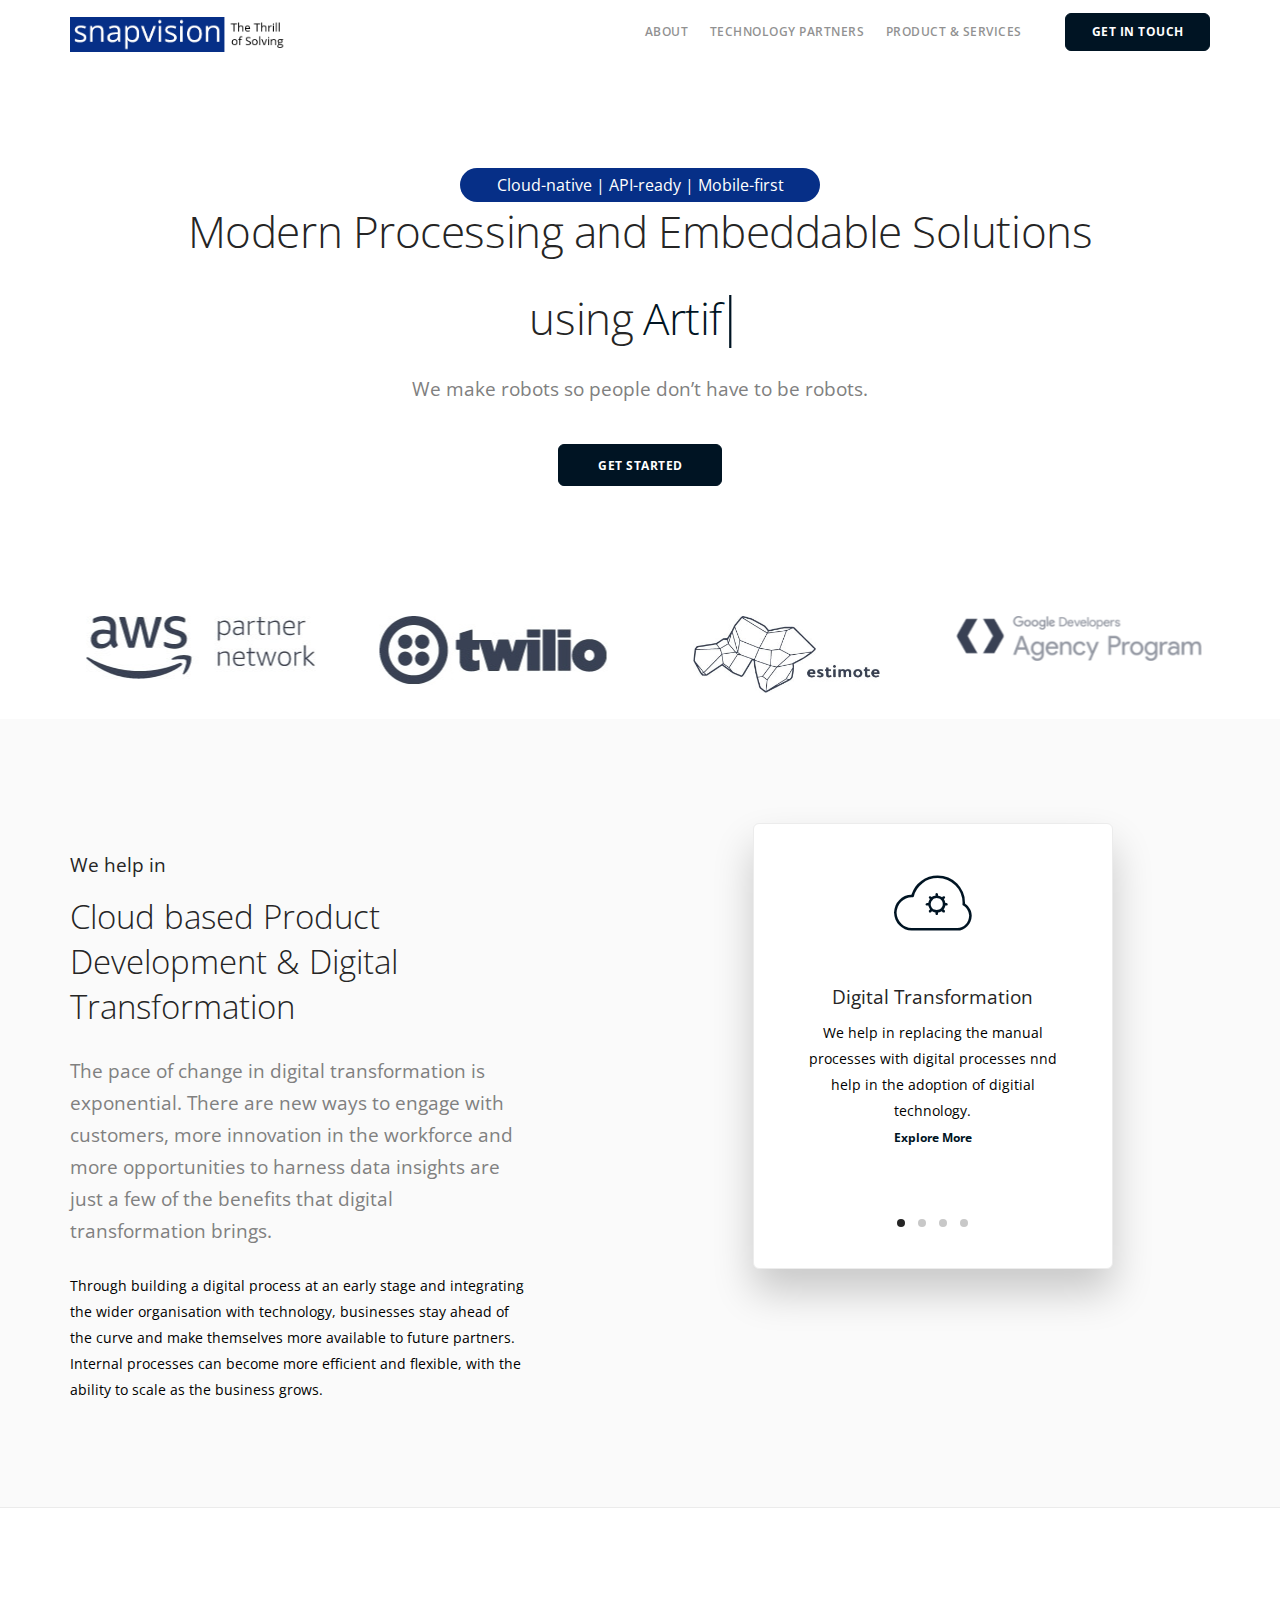
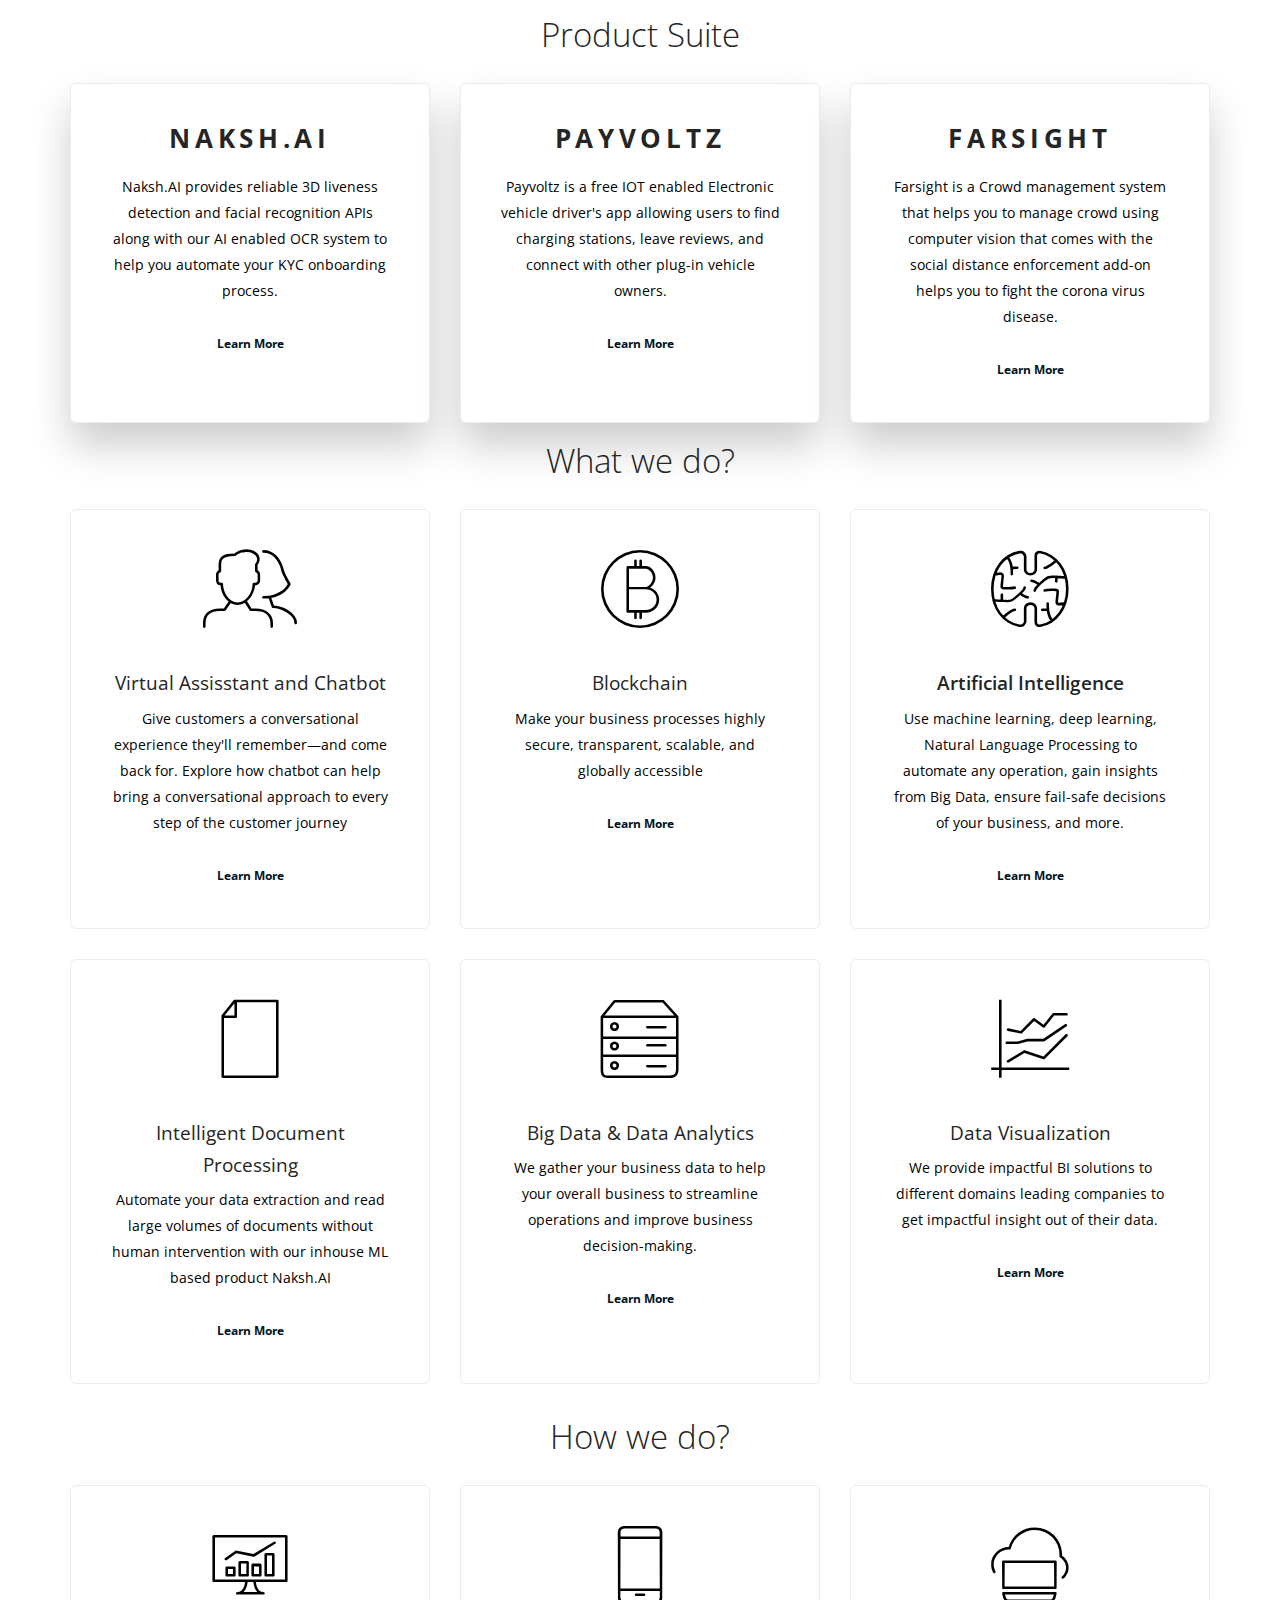
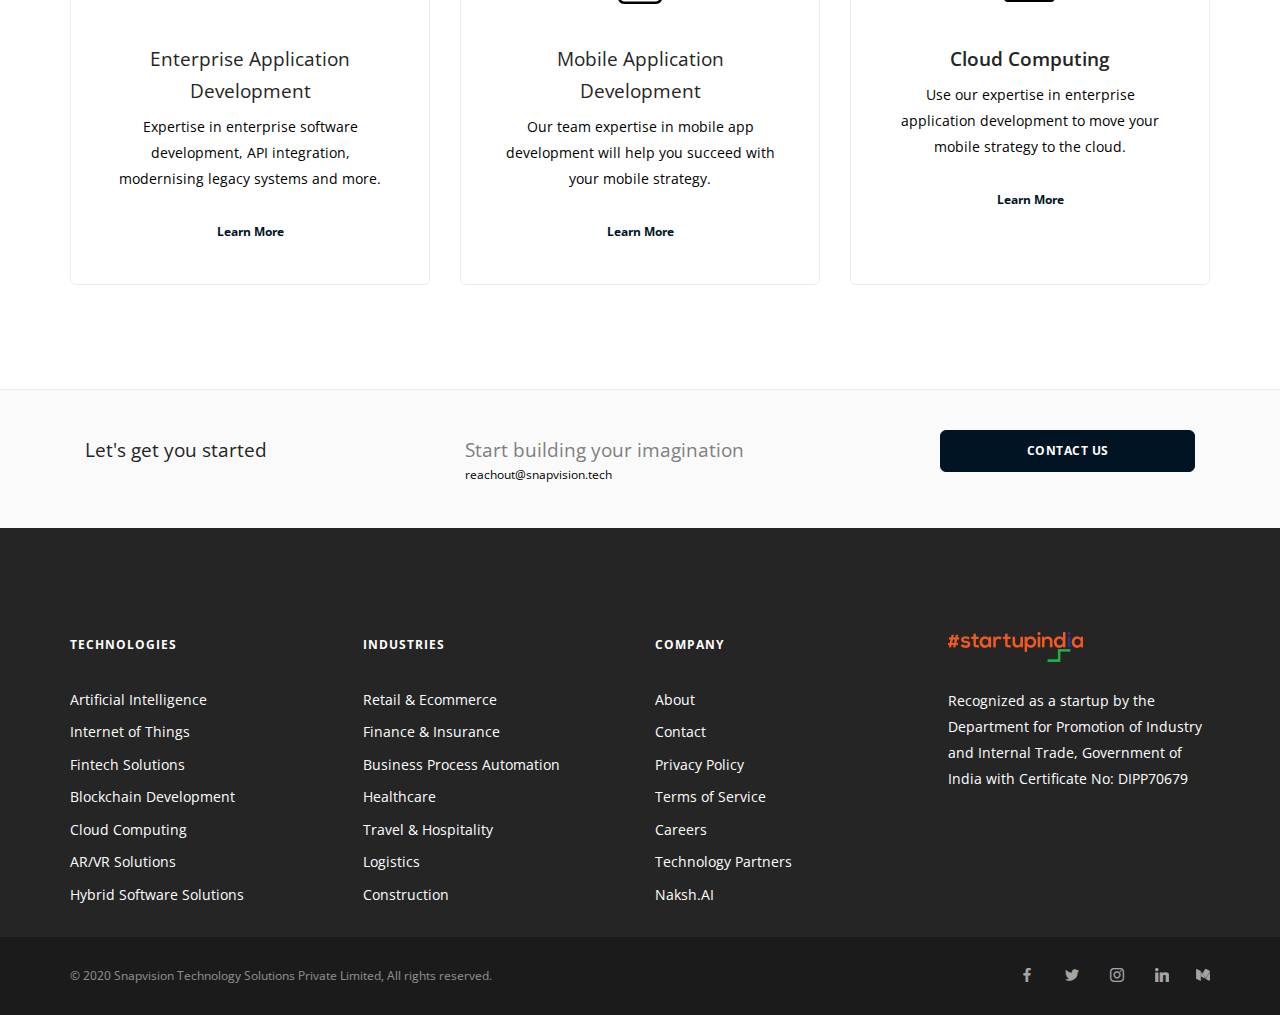
==== commit 646c9007: "Index" ====
--- a/index.html
+++ b/index.html
@@ -165,9 +165,11 @@
     <section class="text-center">
         <div class="container">
             <div class="row">
+<div clas="row"><div class="col-md-4"><p class="header-tags">Cloud-native | API-ready | Mobile-first</p></div></div>
                 <div class="col-sm-12">
-                     
-                    <div class="typed-headline"><span class="h1 inline-block">Build your Imagination with</span><span class="h1 inline-block typed-text typed-text--cursor color--primary" data-typed-strings="Artificial Intelligence, NLP, Blockchain, Machine Learning, Predictive Analytics, Computer Vision, Snapvision">Latest Technolog</span></div>
+                 <span class="h1 inline-block">Modern Processing and Embeddable Solutions</span>
+                    <div class="typed-headline"><span class="h1 inline-block">using</span>
+					<span class="h1 inline-block typed-text typed-text--cursor color--primary" data-typed-strings="Artificial Intelligence, Blockchain, Machine Learning, Computer Vision">Latest Technolog</span></div>
                     
                         <p class="lead"><!--Best-in-class Enterprise Automation  Platform Powered by AI, NLP,and Predictive Algorithms-->We make robots so people
 don’t have to be  robots.</p>
@@ -258,8 +260,52 @@
         </div>
         <!--end of container-->
     </section>
+	
+	
+
+	
+	
+	
     <section class="text-center services-section" id="services">
         <div class="container">
+		
+		<div class="row"><div class="col-md-12"><h2>Product Suite</h2></div></div>
+            <div class="row product-suite">
+               
+                <div class="col-sm-4">
+                    <div class="feature feature-3 boxed boxed--lg boxed--border box-shadow-wide">
+                        <h2 style="font-weight:bold">Naksh.AI</h2>
+                            
+                            <p>Naksh.AI provides reliable 3D liveness detection and facial recognition APIs along with our AI enabled OCR system to help you automate your KYC onboarding process.</p><a href="naksh">Learn More</a>
+                        
+                    </div>
+                    <!--end feature-->
+                </div>
+                <div class="col-sm-4">
+                    <div class="feature feature-3 boxed boxed--lg boxed--border box-shadow-wide"> 
+                         <h2 style="font-weight:bold">PayVoltz</h2>
+                           
+                            <p>Payvoltz is a free IOT enabled Electronic vehicle driver's app allowing users to find charging stations, leave reviews, and connect with other plug-in vehicle owners.</p><a href="#contact">Learn More</a>
+                        
+                    </div>
+                    <!--end feature-->
+                </div>
+				
+				 <div class="col-sm-4">
+                    <div class="feature feature-3 boxed boxed--lg boxed--border box-shadow-wide"> 
+							<h2 style="font-weight:bold">Farsight</h2>
+                            <h4><strong></strong></h4>
+                            <p>Farsight is a Crowd management system that helps you to manage crowd using computer vision that comes with the social distance enforcement add-on helps you to fight the corona virus disease.</p> <a href="#contact">Learn More</a>
+                    </div>
+                    <!--end feature-->
+                </div>
+              
+				
+				
+
+ 
+               
+				</div>
 		<div class="row"><div class="col-md-12"><h2>What we do?</h2></div></div>
             <div class="row">
                
--- a/assets/css/custom.css
+++ b/assets/css/custom.css
@@ -1,3 +1,4 @@
+/**!**************/
 /**!**************/
 /**! Contents **/
 /**! 01. Reset **/
@@ -9055,10 +9056,41 @@
   display: flex;
   flex-direction: column;
 }
+.services-section .product-suite .col-sm-4 {
+  display: flex;
+  flex-direction: column;
+  padding-bottom:15px;
+}
 
 @media all and (max-width:697px){
 .services-section .col-sm-4 {
   width:100%;
 }}
 
-@media all and (min-width:700px){.contact-form{width:700px;}}+@media all and (min-width:700px){.contact-form{width:700px;}}
+.services-section .product-suite h2{
+    text-transform: uppercase;
+    font-weight: 700;
+    font-size: 26px;
+    line-height: 31px;
+letter-spacing: .18em;}
+
+.product-suite .box--border{-webkit-box-shadow: 0 14px 34px 4px rgb(0 0 0 / 10%);
+    -moz-box-shadow: 0 14px 34px 4px rgba(0,0,0,.1);
+    box-shadow: 0 14px 34px 4px rgb(0 0 0 / 10%);
+    
+    cursor: pointer;
+    -webkit-filter: drop-shadow(0 34px 54px rgba(24, 12, 166, .11));
+    filter: drop-shadow(0 34px 54px rgba(24, 12, 166, .11));
+    -webkit-transition: background .15s ease,-webkit-transform .25s ease;
+    -moz-transition: background .15s ease,-moz-transform .25s ease;
+    -o-transition: background .15s ease,-o-transform .25s ease;
+transition: background .15s ease,transform .25s ease;}
+.header-tags{ background-color: #062F87;
+    color: #fff;
+    width: 100%;
+    border-radius: 58px;
+    padding: 4px 12px;
+    font-size: 16px;
+    display: inline-block;
+    margin-bottom: 15px;}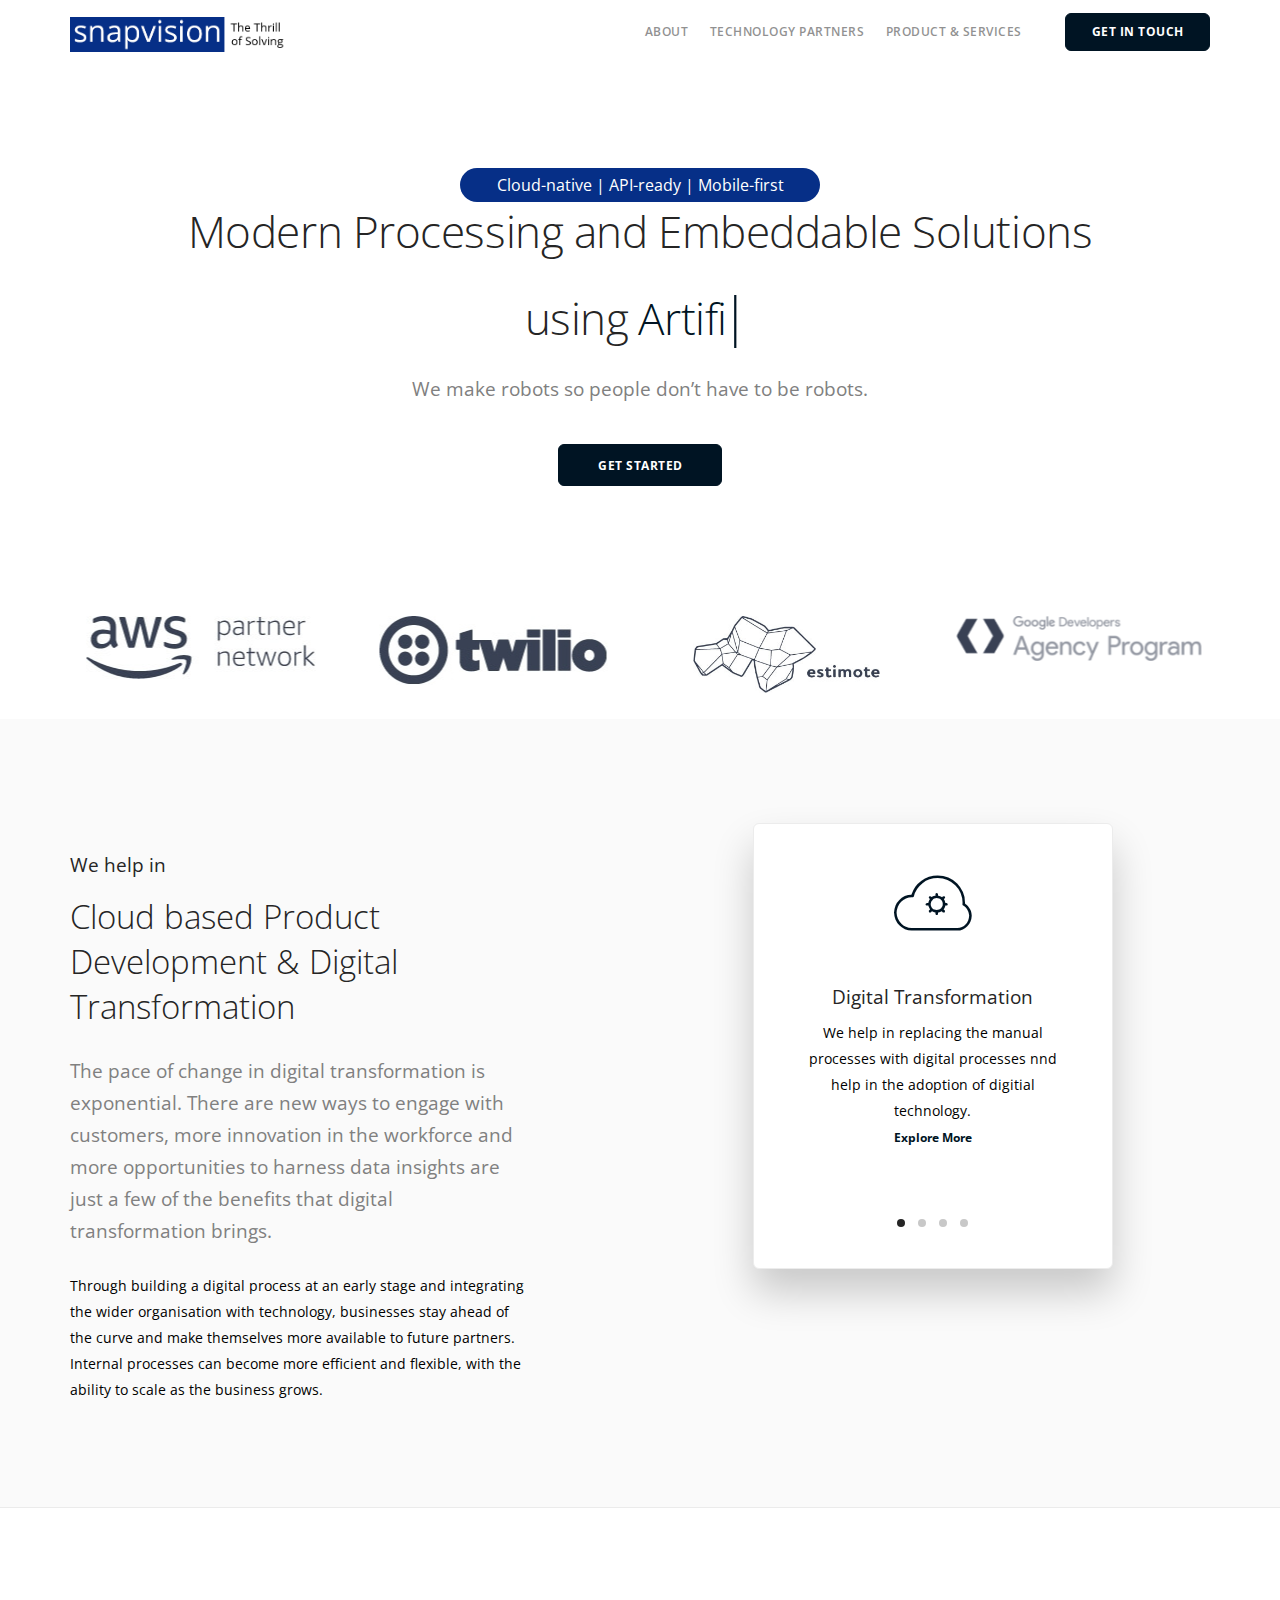
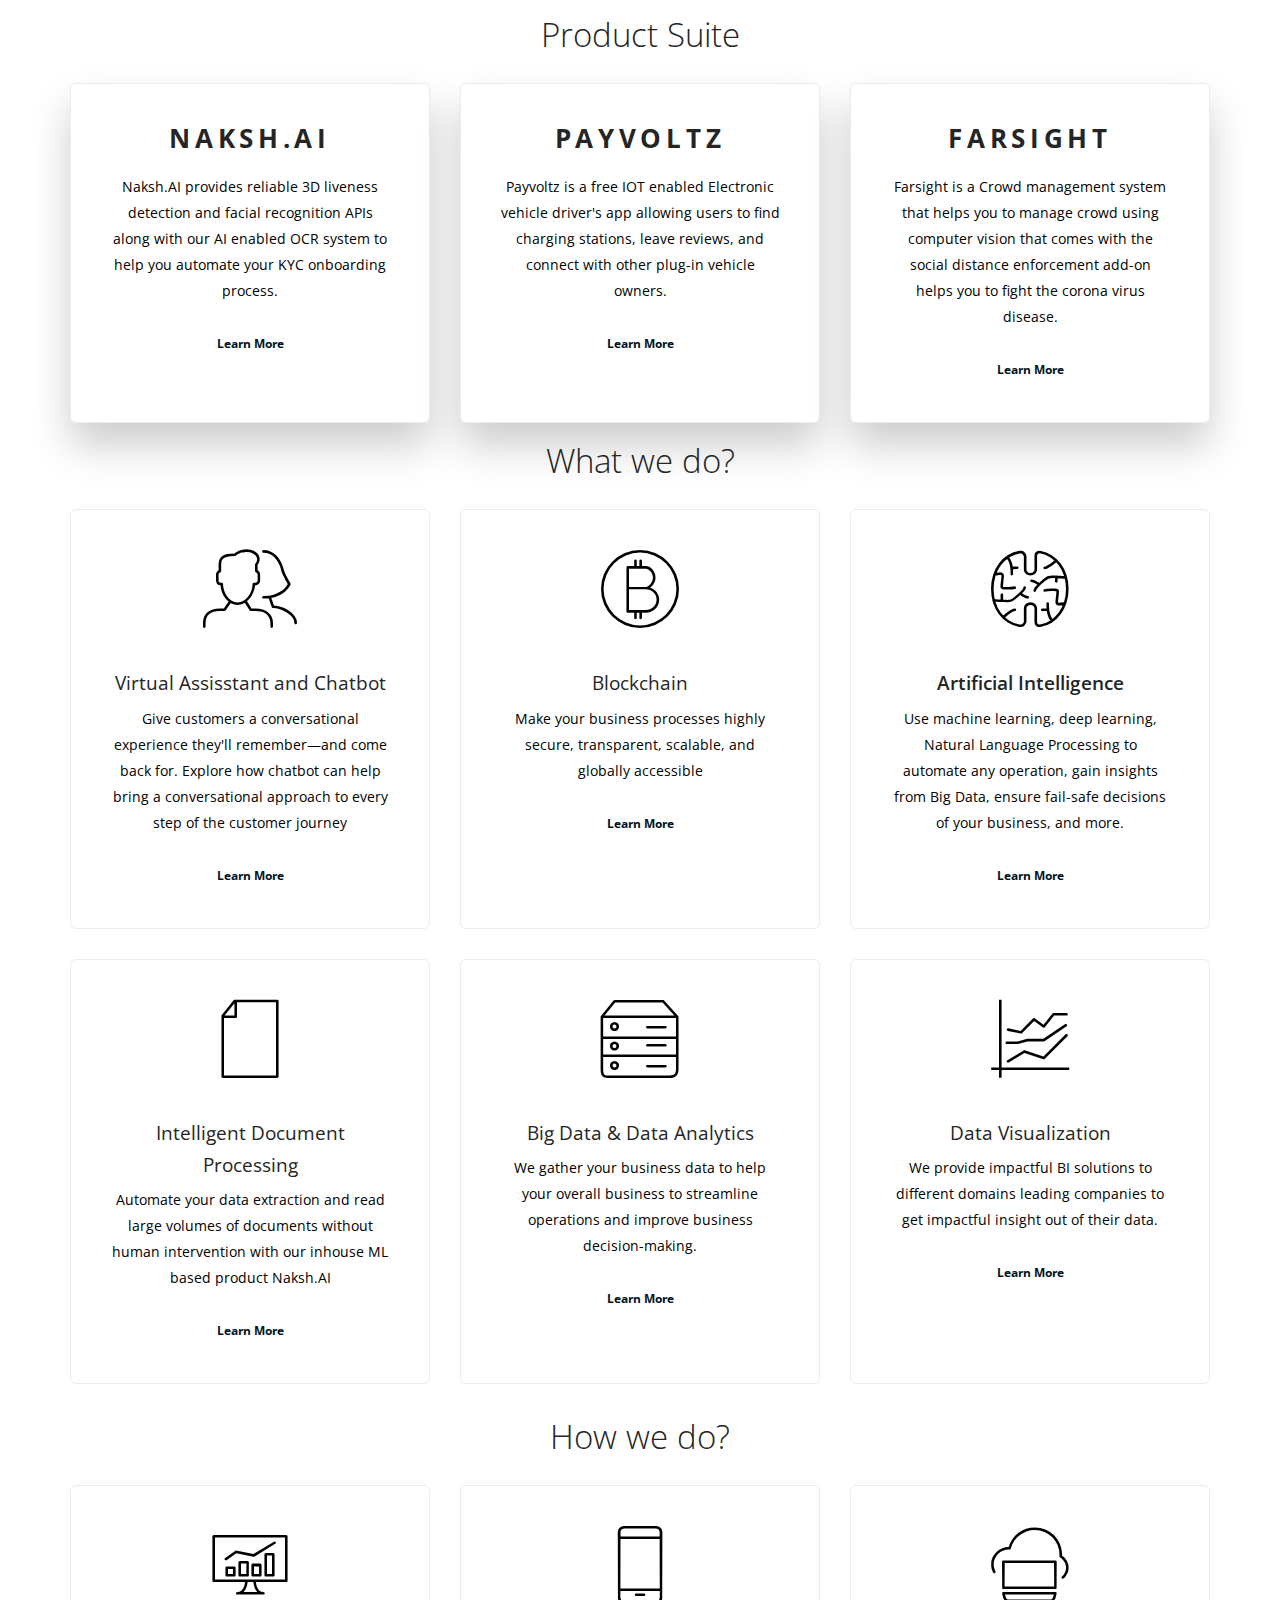
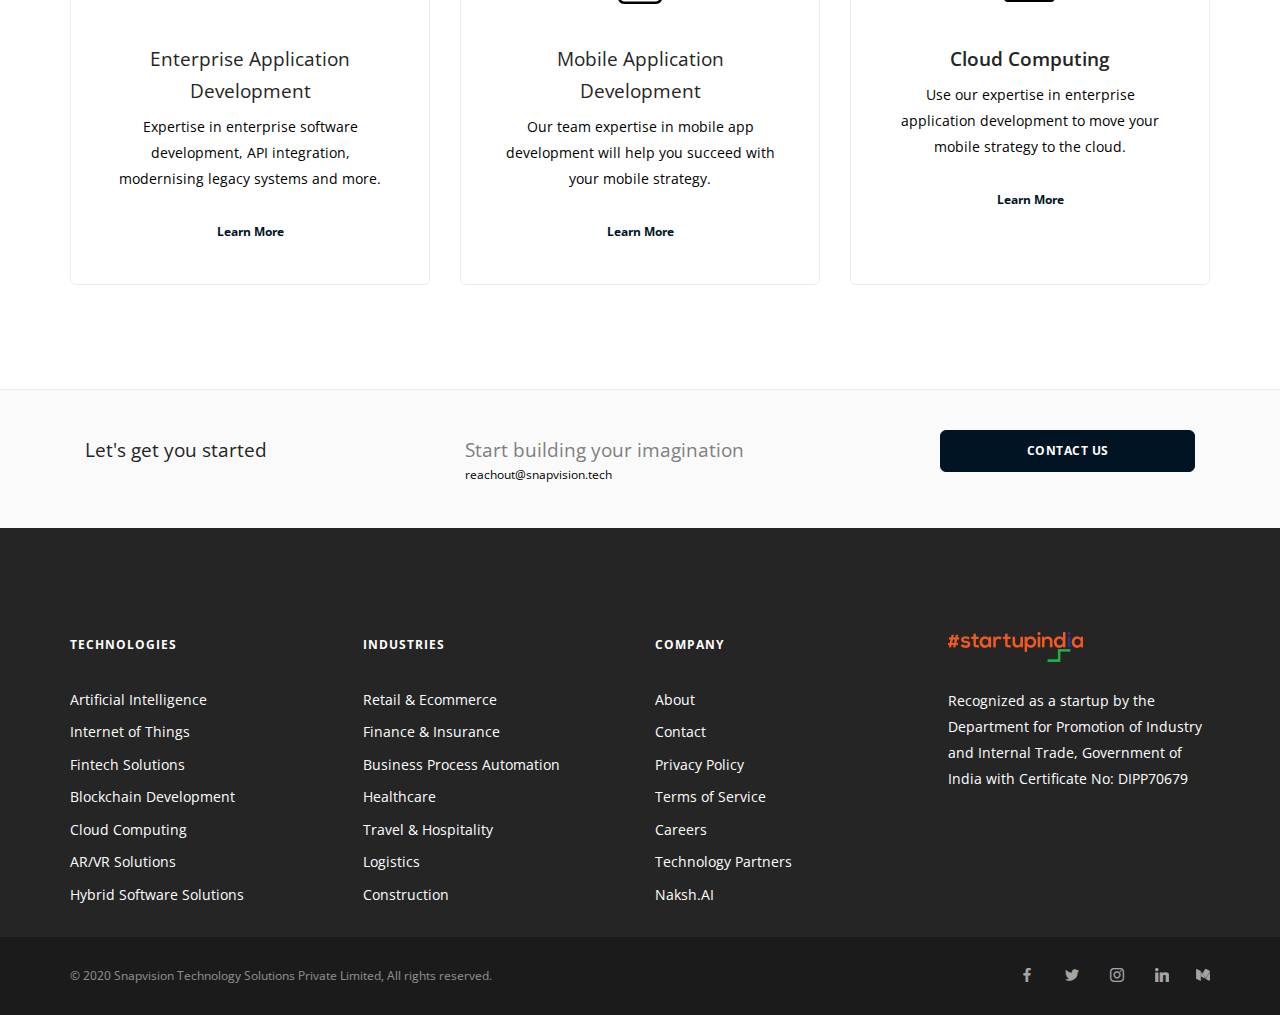
==== commit cd6e51da: "Update index.html" ====
--- a/index.html
+++ b/index.html
@@ -340,7 +340,7 @@
                     <div class="feature feature-3 boxed boxed--lg boxed--border"> <i class="icon icon-Paper icon--lg"></i>
                         
                             <h4>Intelligent Document Processing</h4>
-                            <p>Automate your data extraction and read large volumes of documents without human intervention with our inhouse ML based product Naksh.AI</p> <a href="https://nakshai.com">Learn More</a>
+                            <p>Automate your data extraction and read large volumes of documents without human intervention with our inhouse ML based product Naksh.AI</p> <a href="naksh">Learn More</a>
                         
                     </div>
                     <!--end feature-->
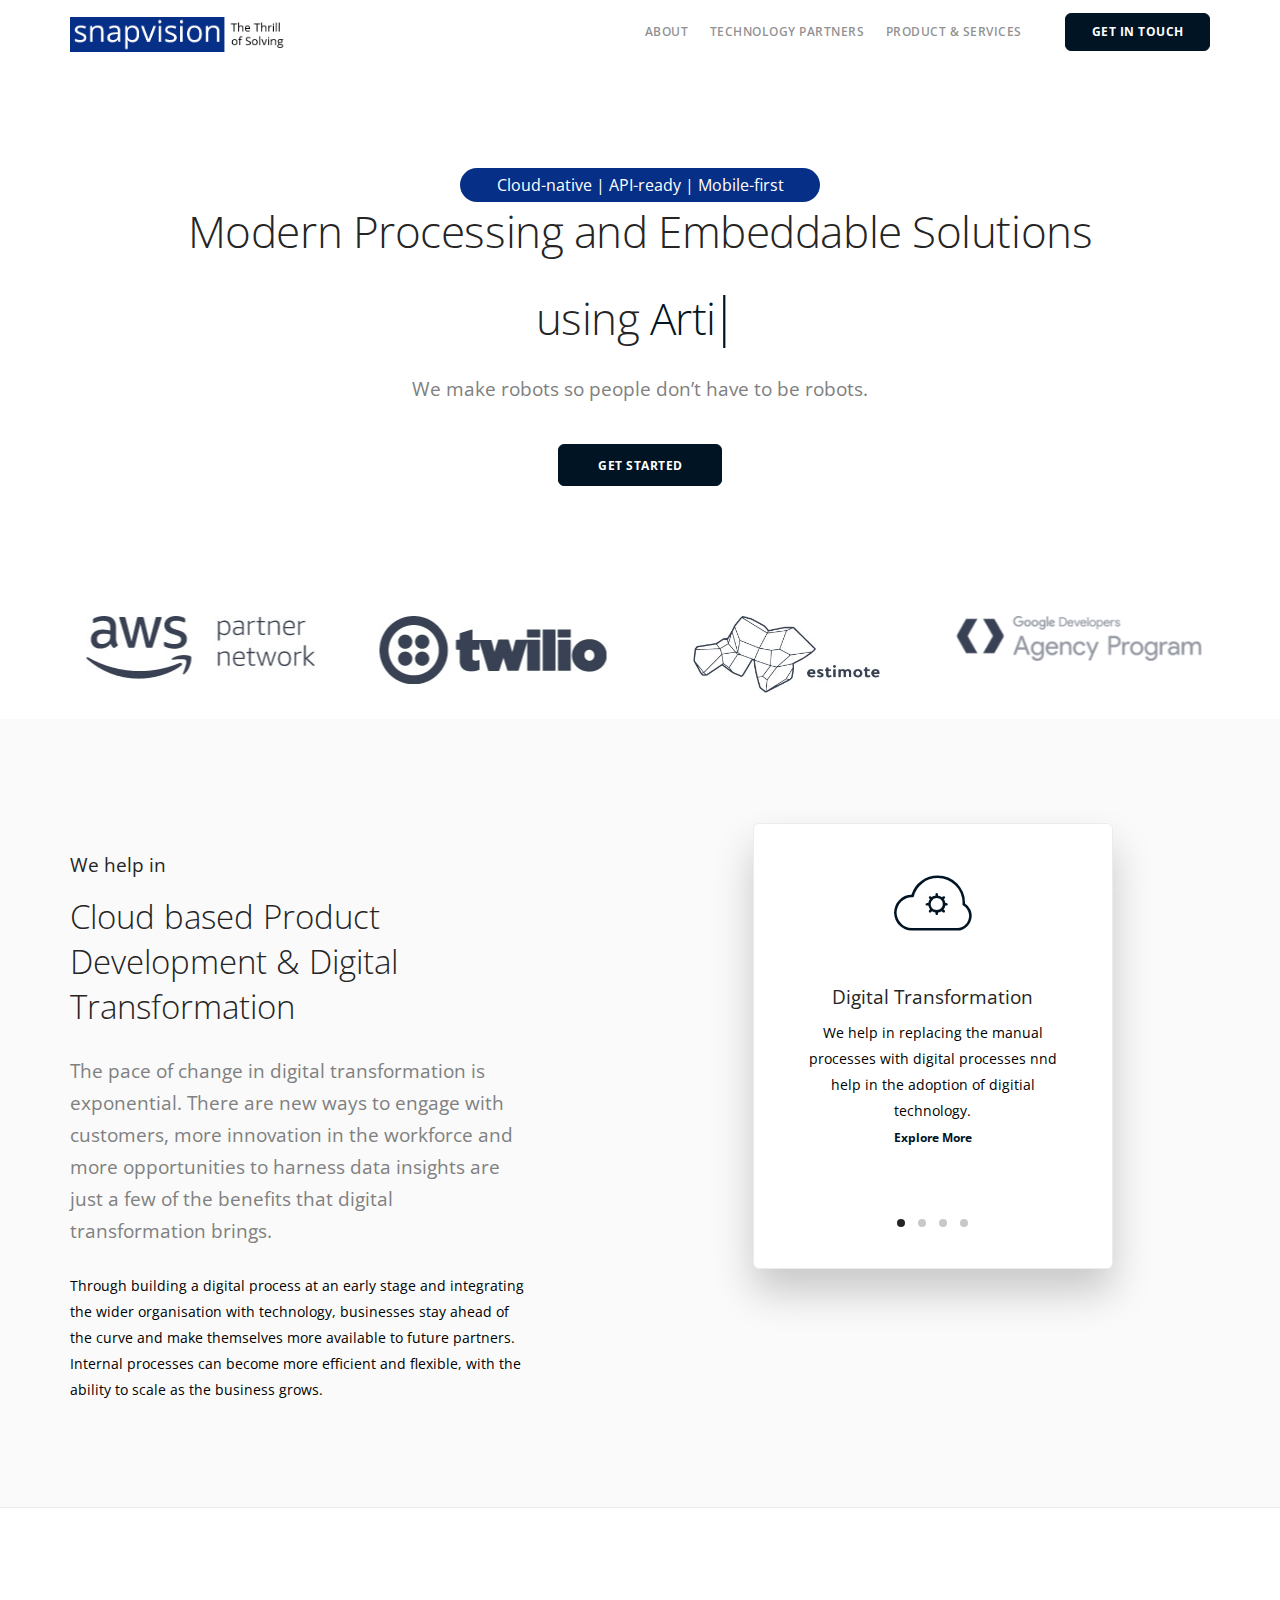
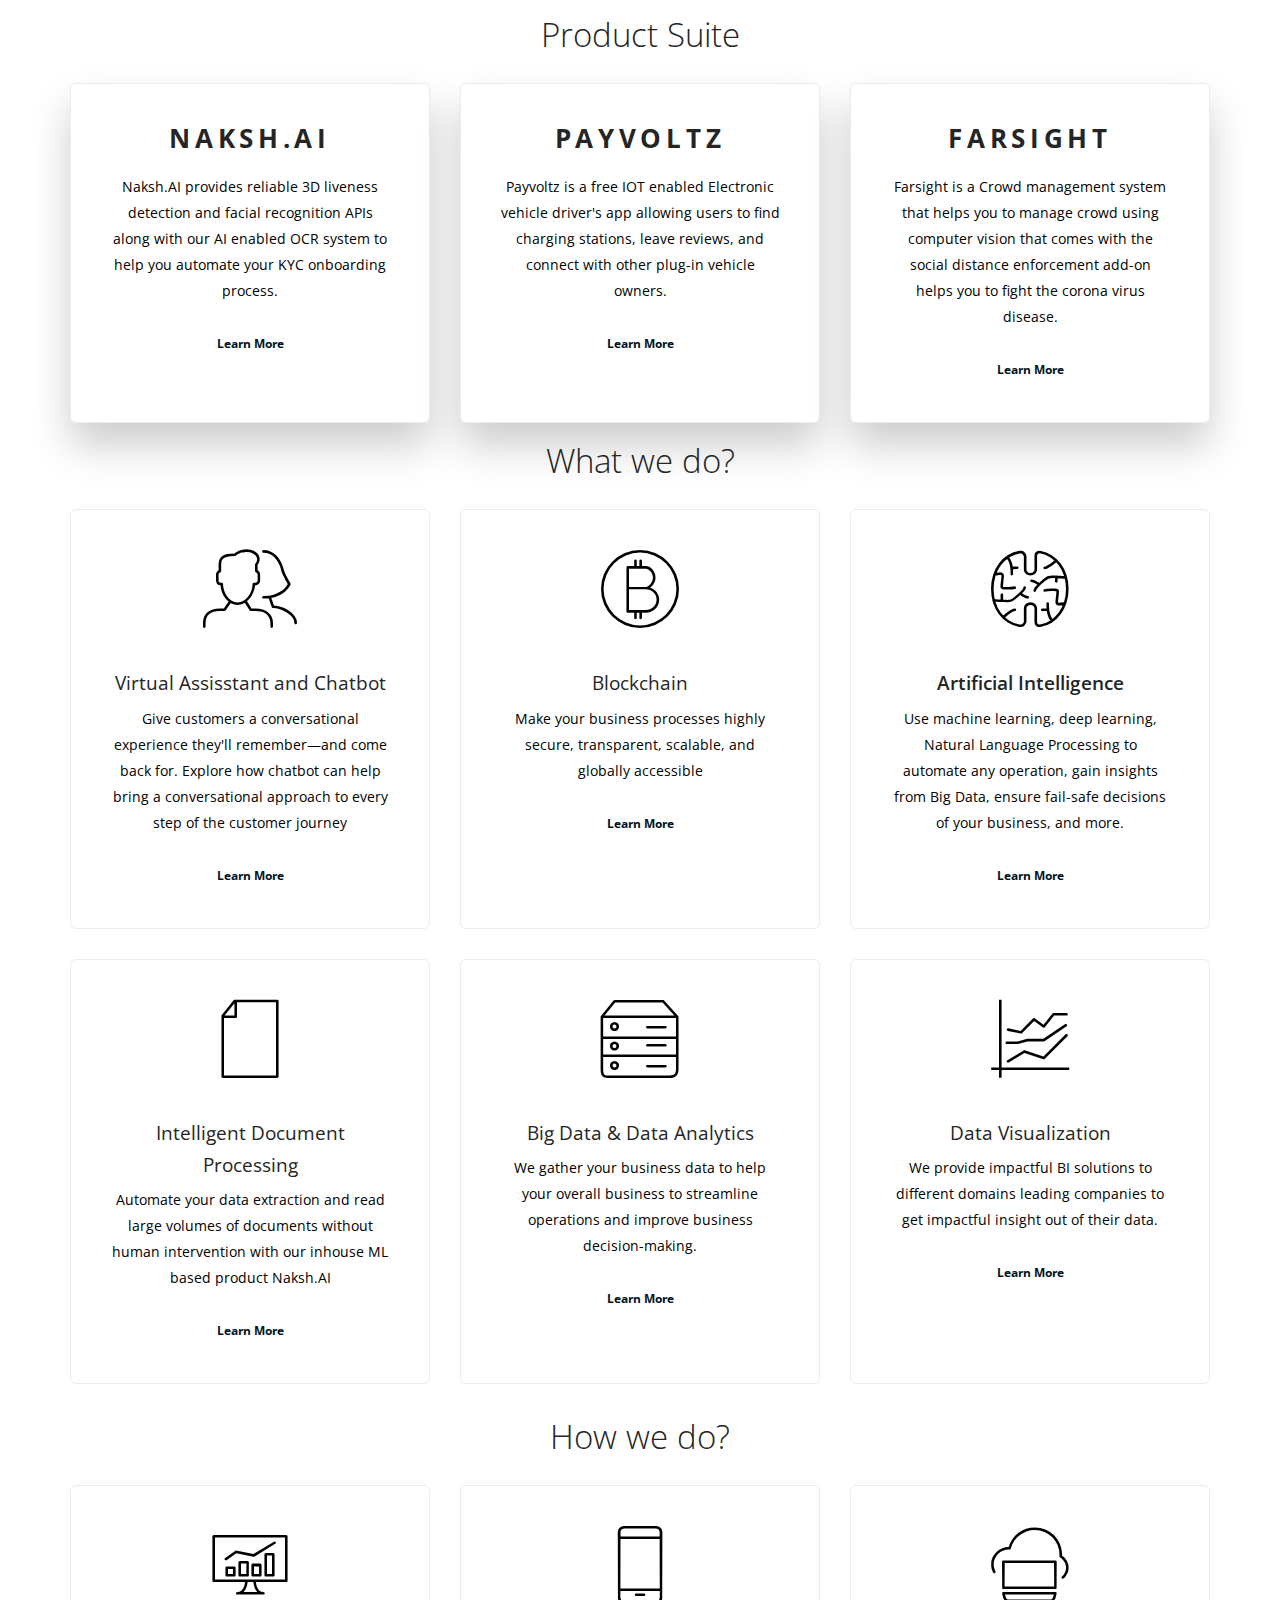
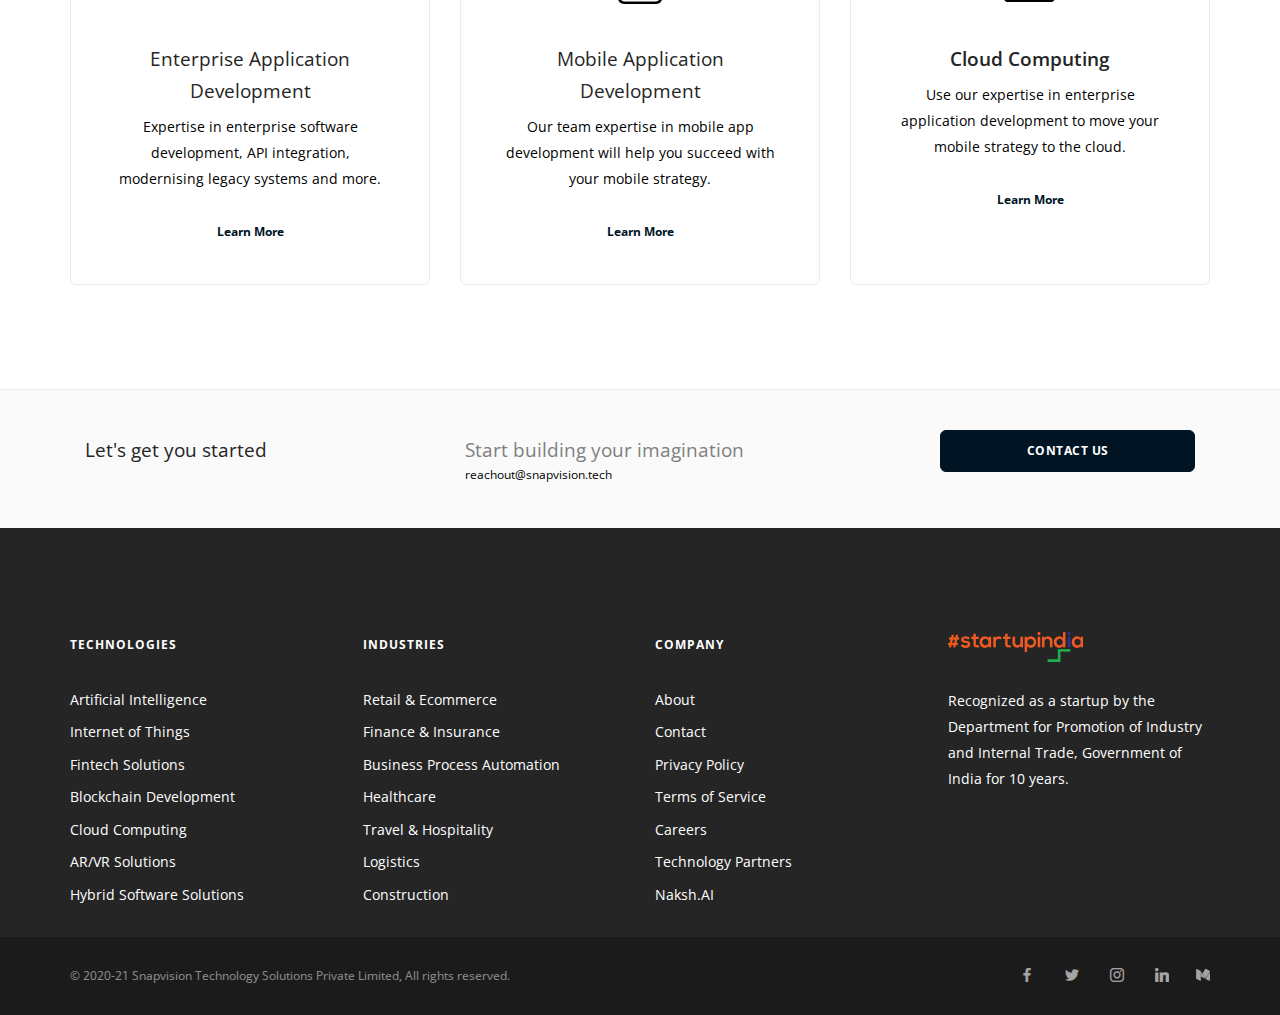
==== commit 75f8cad9: "Update index.html" ====
--- a/index.html
+++ b/index.html
@@ -480,7 +480,7 @@
 </ul></div></div></div>
 <div class="col-sm-6 col-md-3 col-xs-12"><div id="nav_menu-2" class="widget widget_nav_menu sidebar__element"><img src="assets/img/startup-india.png">
 
-<div class="textwidget">Recognized as a startup by the Department for Promotion of Industry and Internal Trade, Government of India with Certificate No: DIPP70679</p>
+<div class="textwidget">Recognized as a startup by the Department for Promotion of Industry and Internal Trade, Government of India for 10 years.</p>
 
 </div></div></div>
 
@@ -492,7 +492,7 @@
 			<div class="row">
 				<div class="col-sm-6">
 					<div class="footer-stack-copyright type--fine-print">
-	© 2020 Snapvision Technology Solutions Private Limited, All rights reserved. </div>				</div>
+	© 2020-21 Snapvision Technology Solutions Private Limited, All rights reserved. </div>				</div>
 				<div class="col-sm-6 text-right text-center-xs">
 					
 <ul class="social-list list-inline list--hover stack-footer-social">
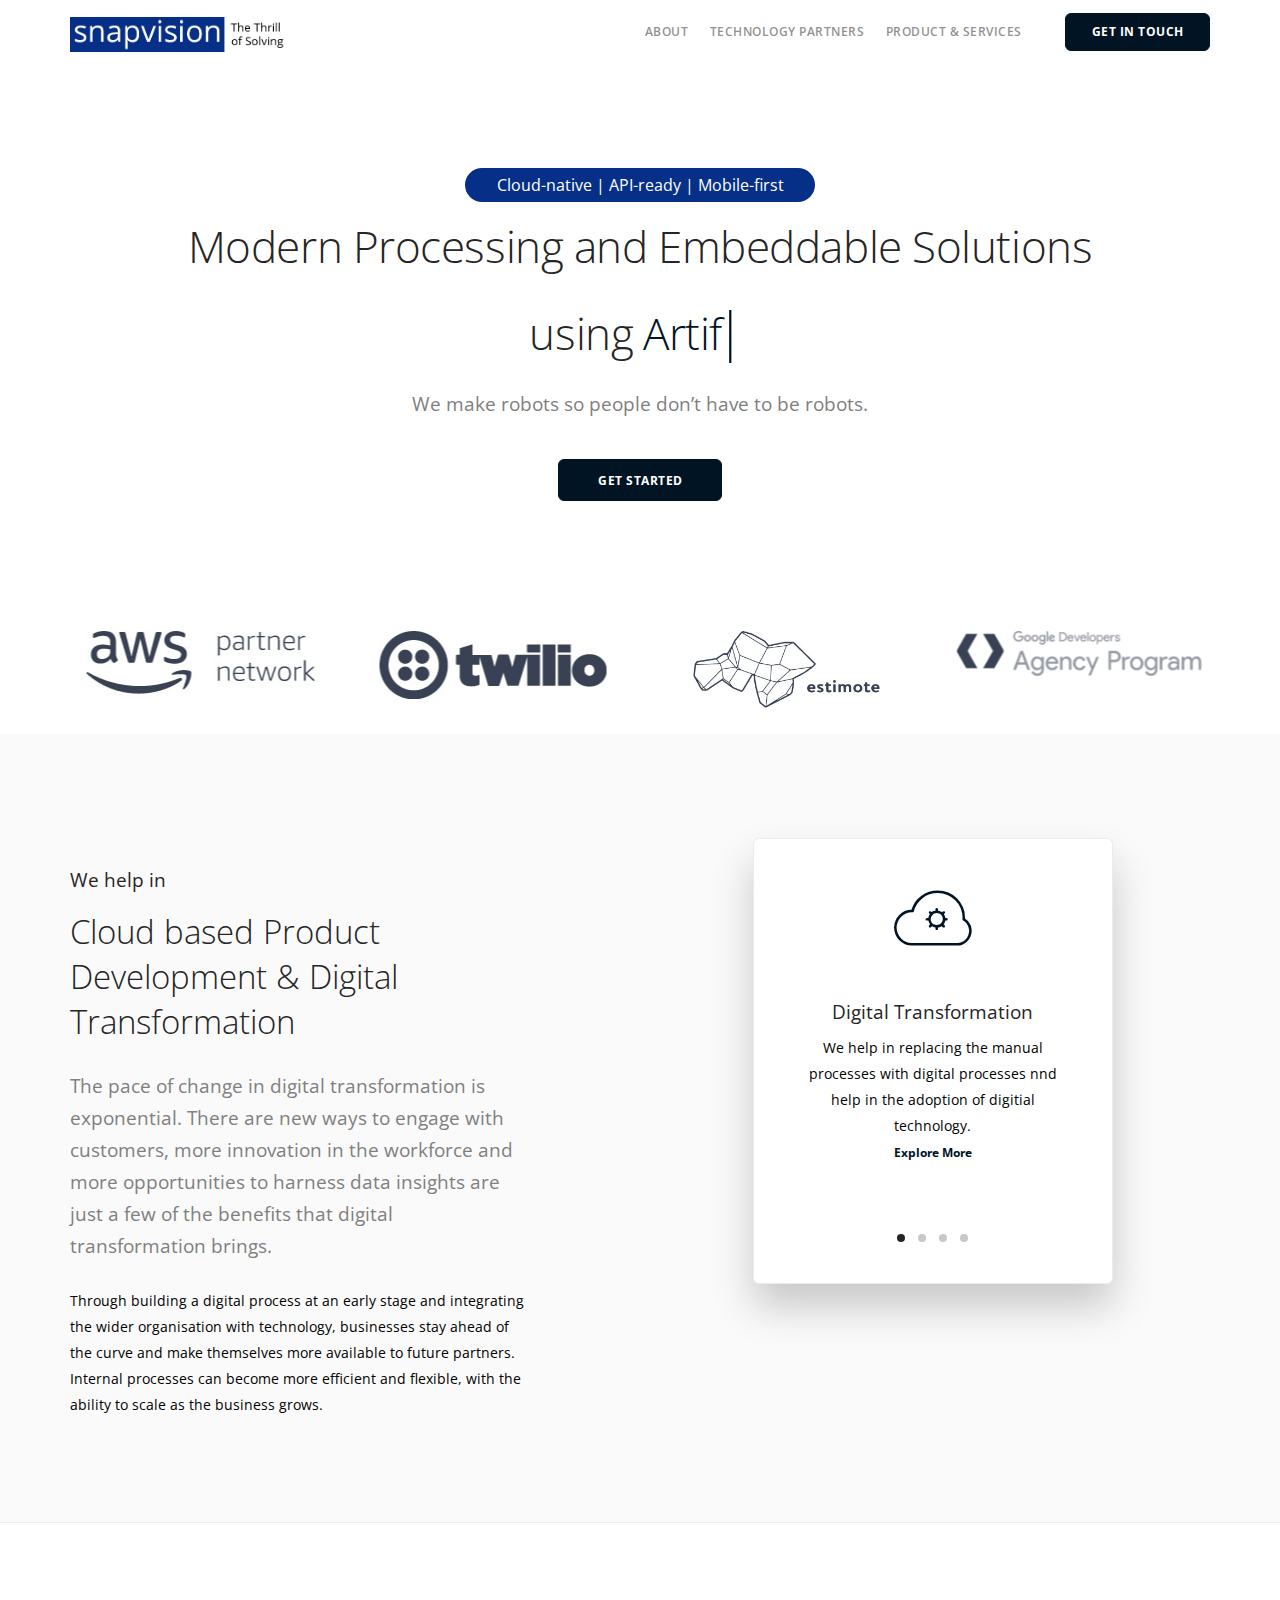
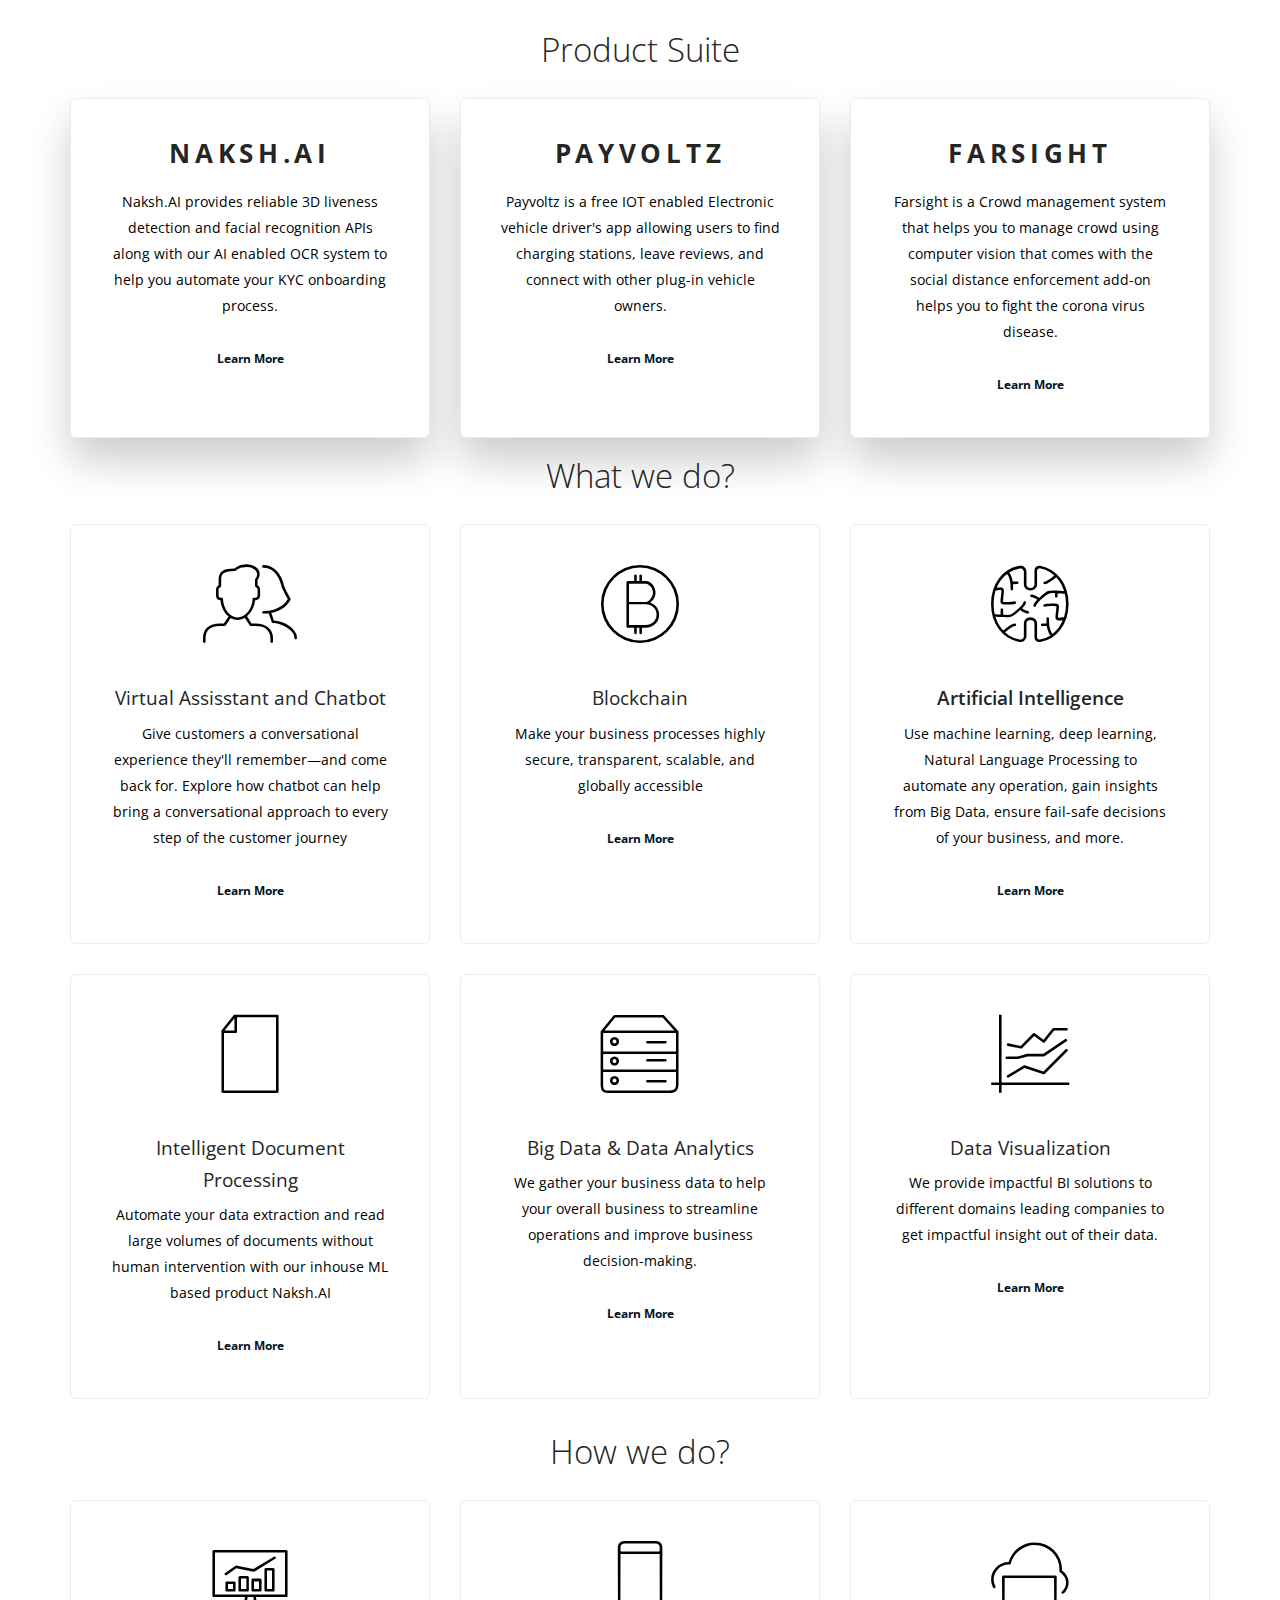
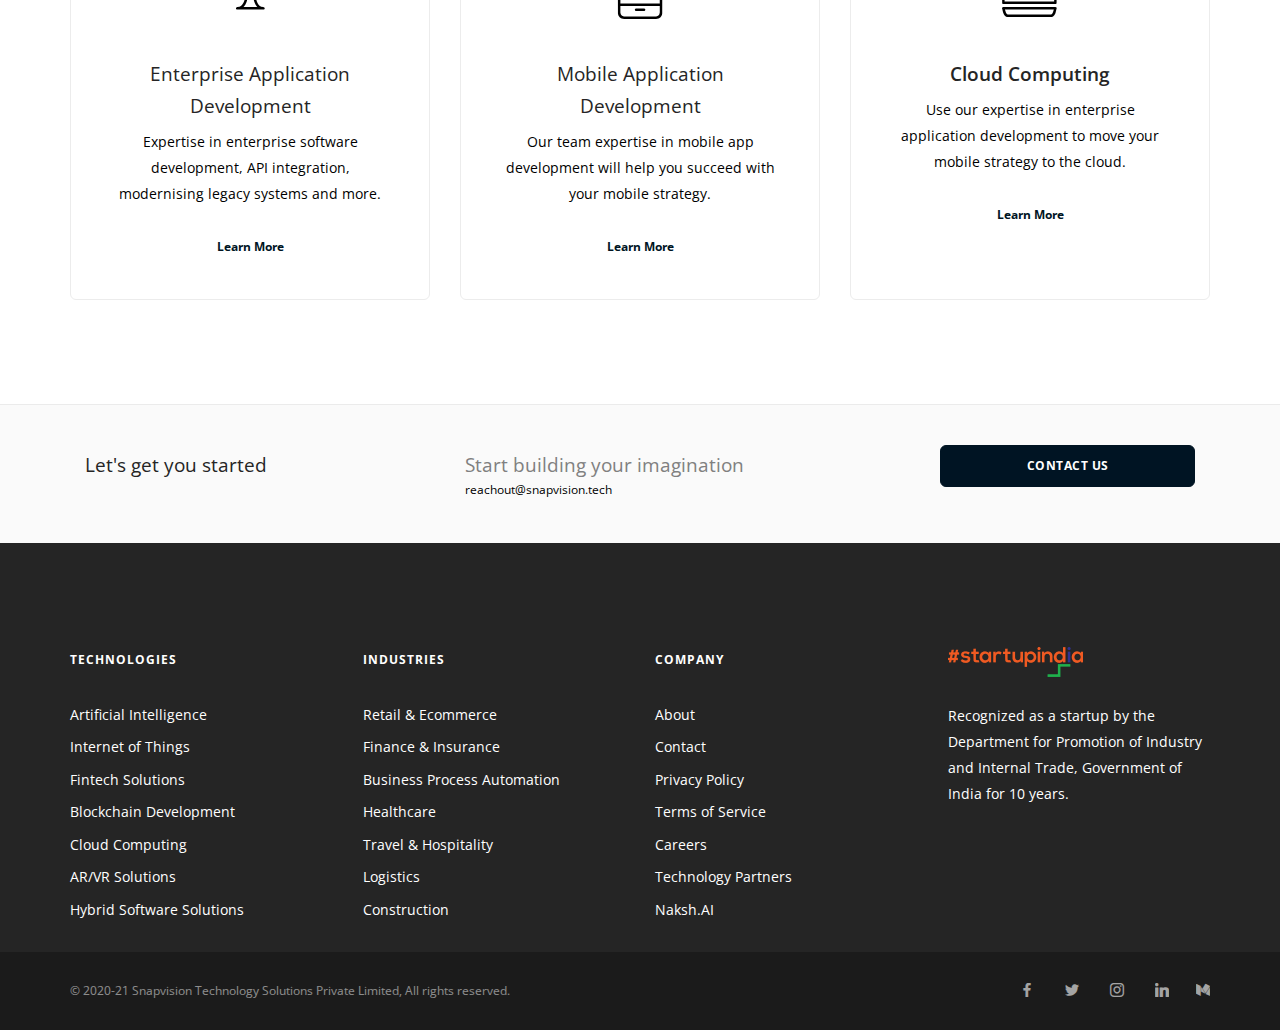
==== commit 14c235e5: "Minor changes" ====
--- a/index.html
+++ b/index.html
@@ -164,8 +164,8 @@
 
     <section class="text-center">
         <div class="container">
-            <div class="row">
-<div clas="row"><div class="col-md-4"><p class="header-tags">Cloud-native | API-ready | Mobile-first</p></div></div>
+         
+<div clas="row" ><div class="col-md-4"><p class="header-tags">Cloud-native | API-ready | Mobile-first</p></div></div>   <div class="row">
                 <div class="col-sm-12">
                  <span class="h1 inline-block">Modern Processing and Embeddable Solutions</span>
                     <div class="typed-headline"><span class="h1 inline-block">using</span>
--- a/assets/css/custom.css
+++ b/assets/css/custom.css
@@ -9093,4 +9093,4 @@
     padding: 4px 12px;
     font-size: 16px;
     display: inline-block;
-    margin-bottom: 15px;}+    margin-bottom: 15px !important;}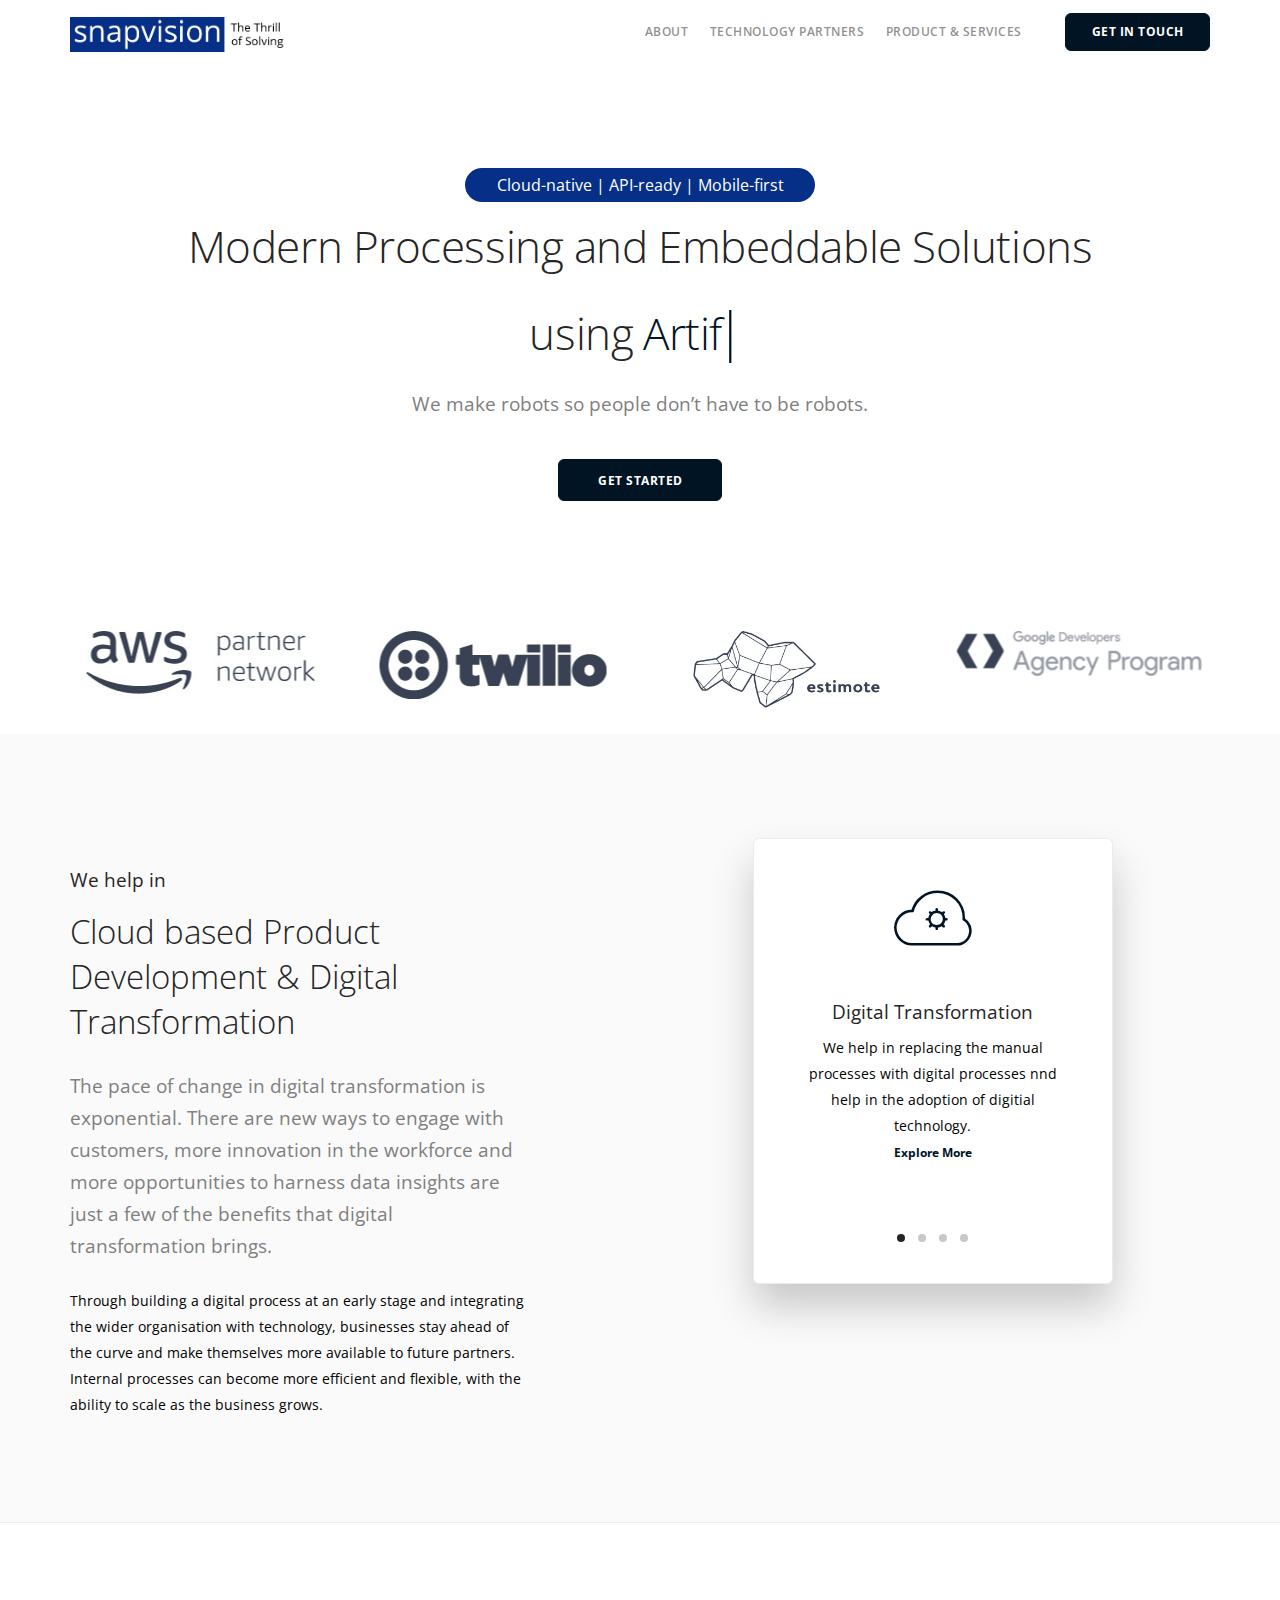
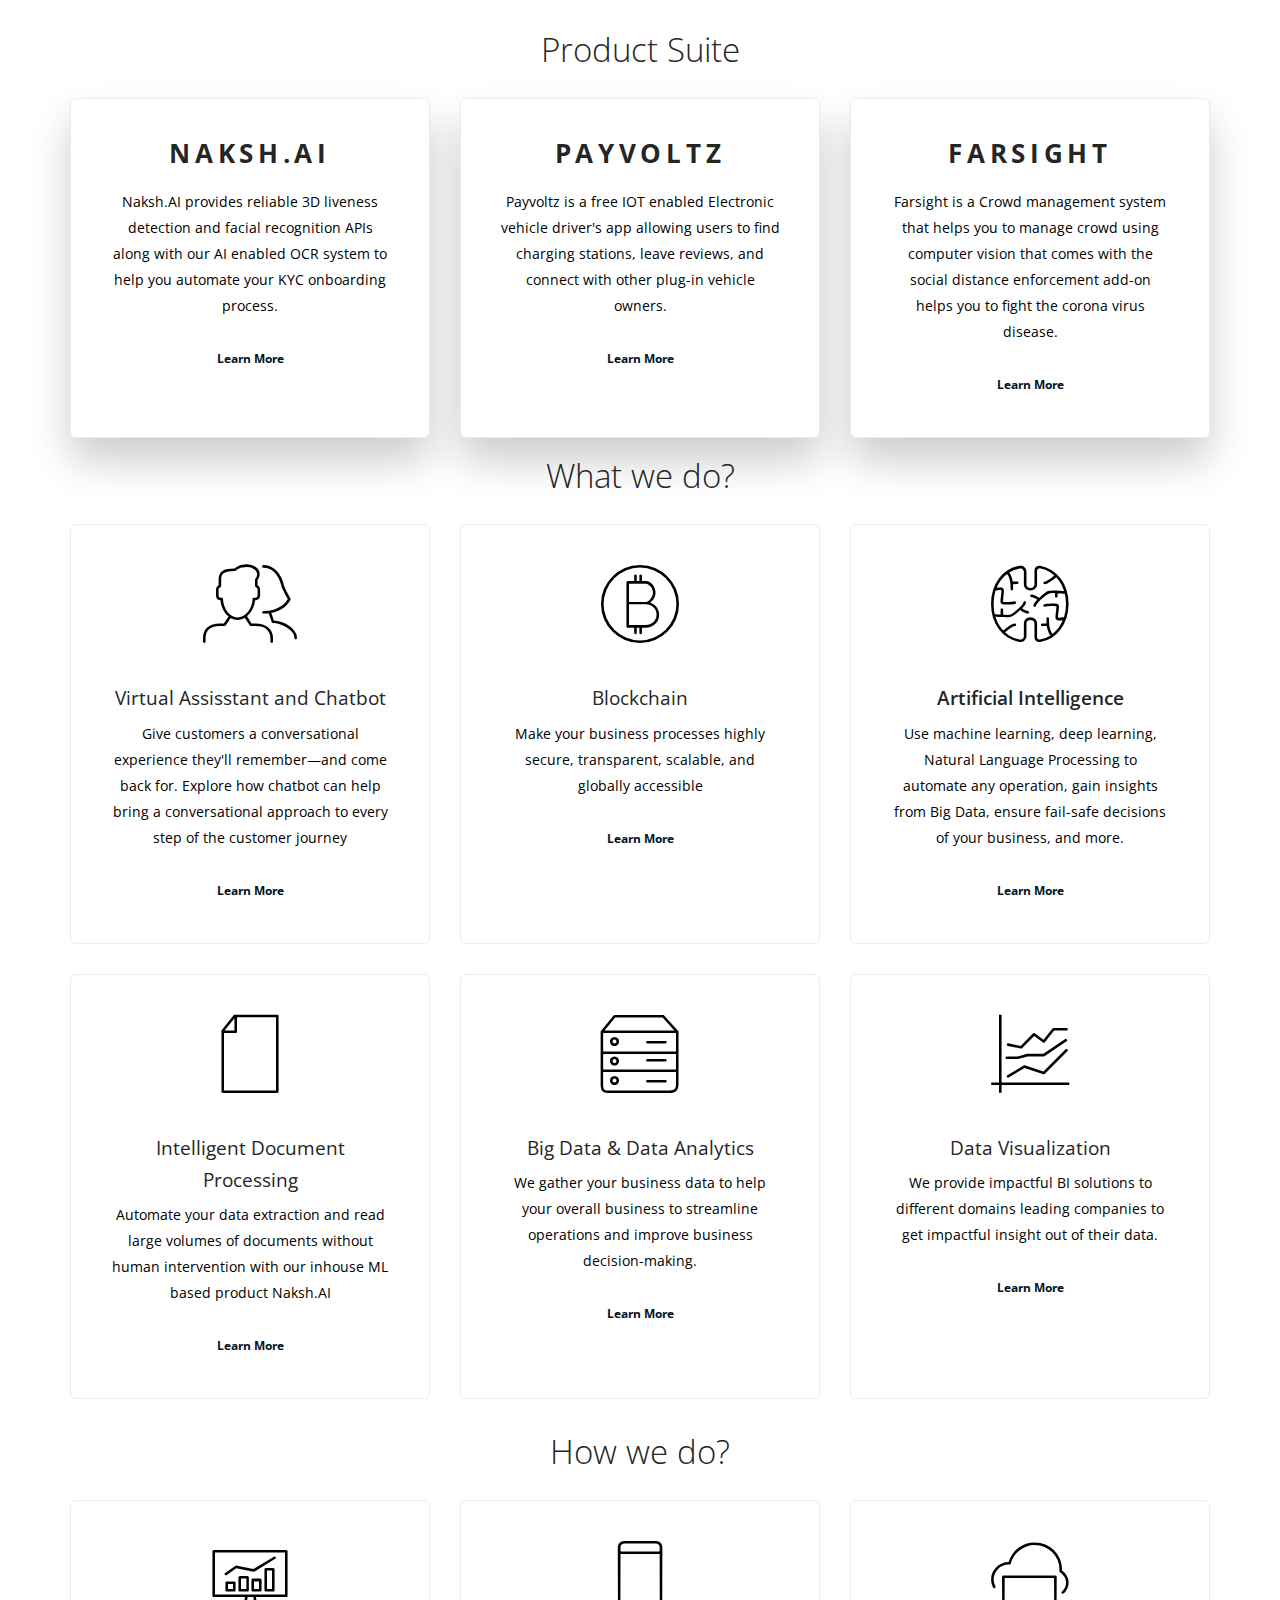
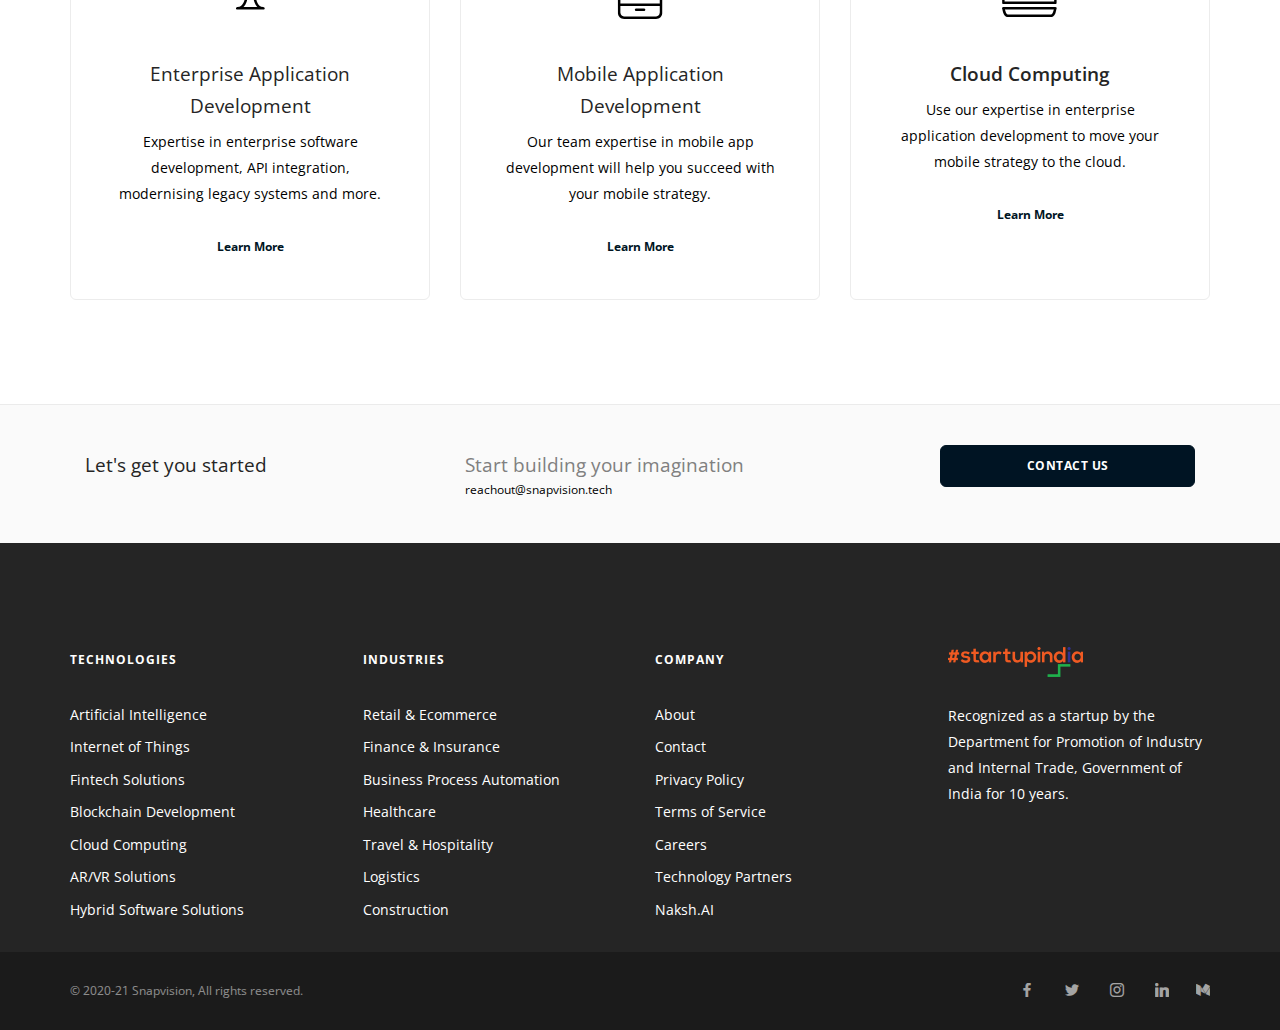
==== commit 10f7213c: "Update index.html" ====
--- a/index.html
+++ b/index.html
@@ -428,7 +428,7 @@
 					
 	<div class="wpb_text_column wpb_content_element " >
 		<div class="wpb_wrapper">
-		<iframe class="contact-form" src="https://docs.google.com/forms/d/e/1FAIpQLSd2U2cw_F3Rz3U8TH7wHJtLaYTnXl2T-0kBp7m4NAezt76-Yw/viewform"></iframe>
+		<iframe class="contact-form" src="https://calendly.com/snapvision/schedule?embed_domain=snapvision.tech&embed_type=PopupText&month=2021-02"></iframe>
 
 
 		</div>
@@ -492,7 +492,7 @@
 			<div class="row">
 				<div class="col-sm-6">
 					<div class="footer-stack-copyright type--fine-print">
-	© 2020-21 Snapvision Technology Solutions Private Limited, All rights reserved. </div>				</div>
+	© 2020-21 Snapvision, All rights reserved. </div>				</div>
 				<div class="col-sm-6 text-right text-center-xs">
 					
 <ul class="social-list list-inline list--hover stack-footer-social">
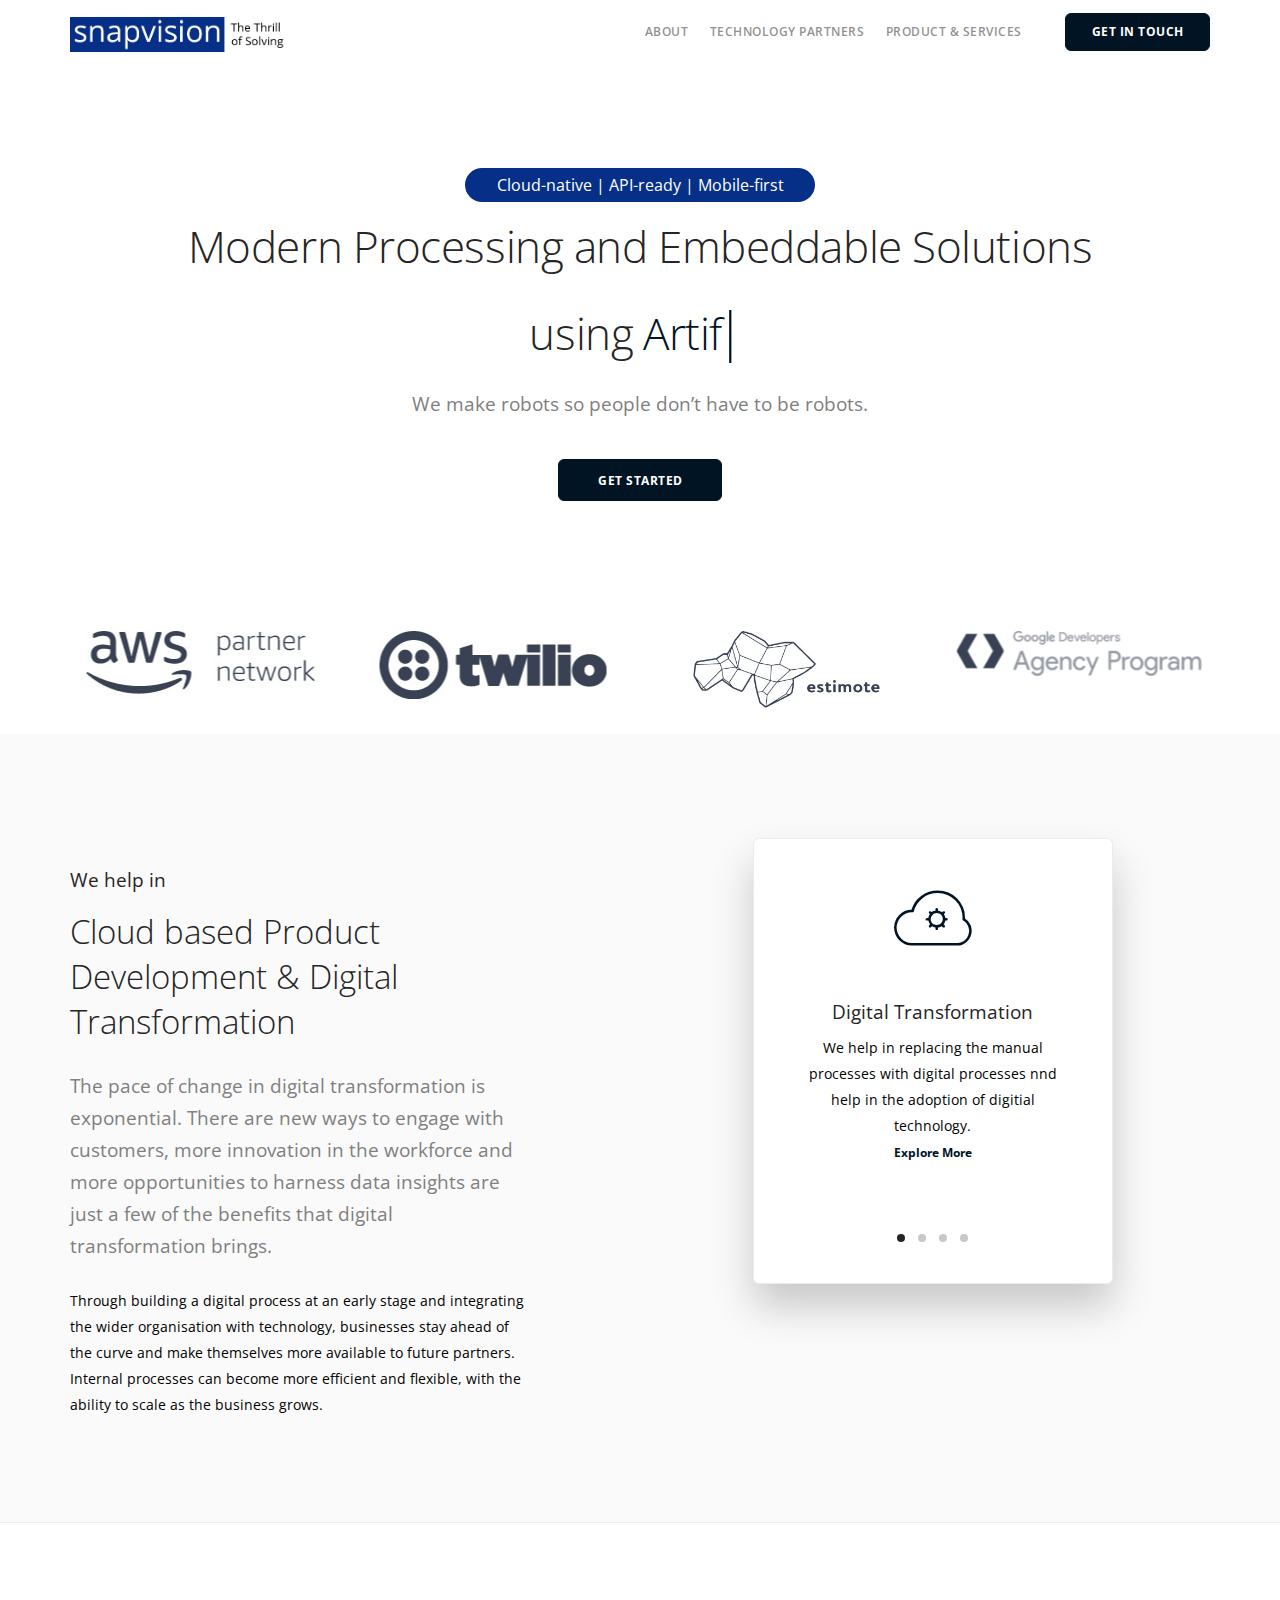
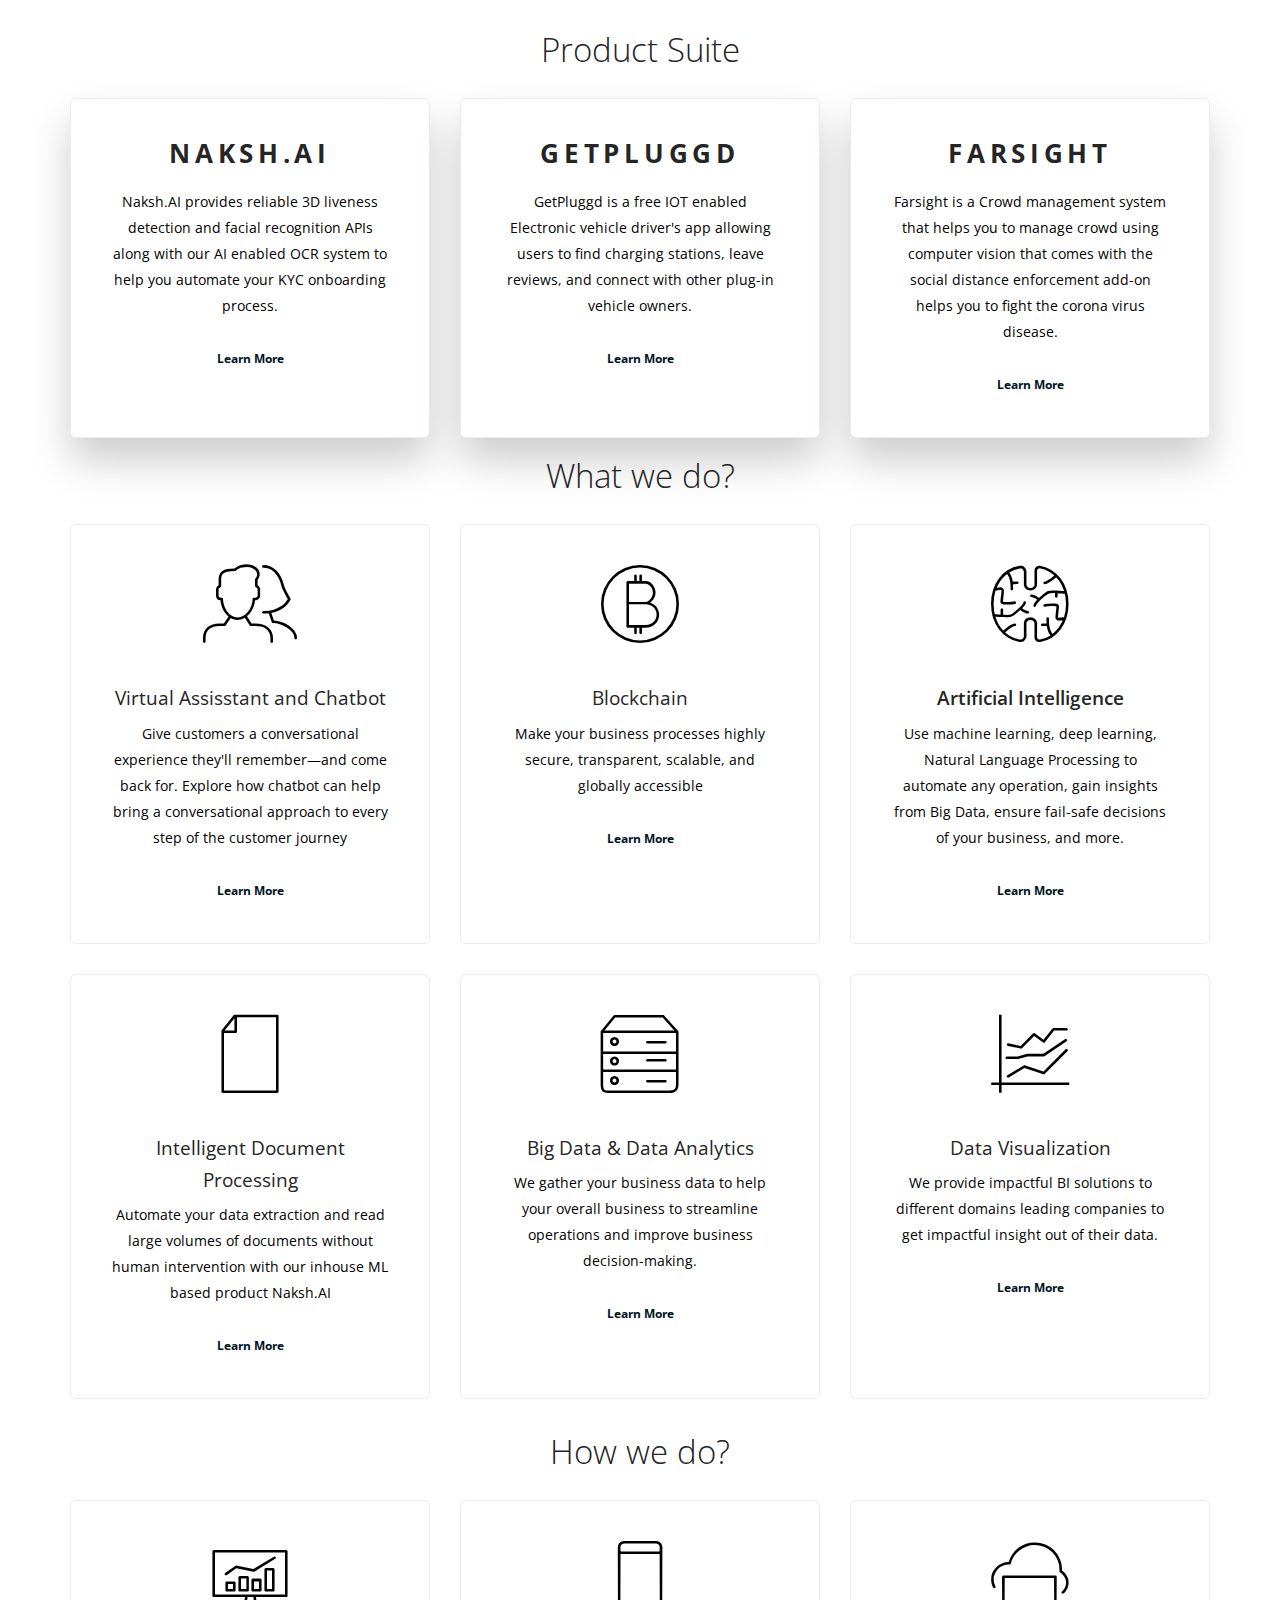
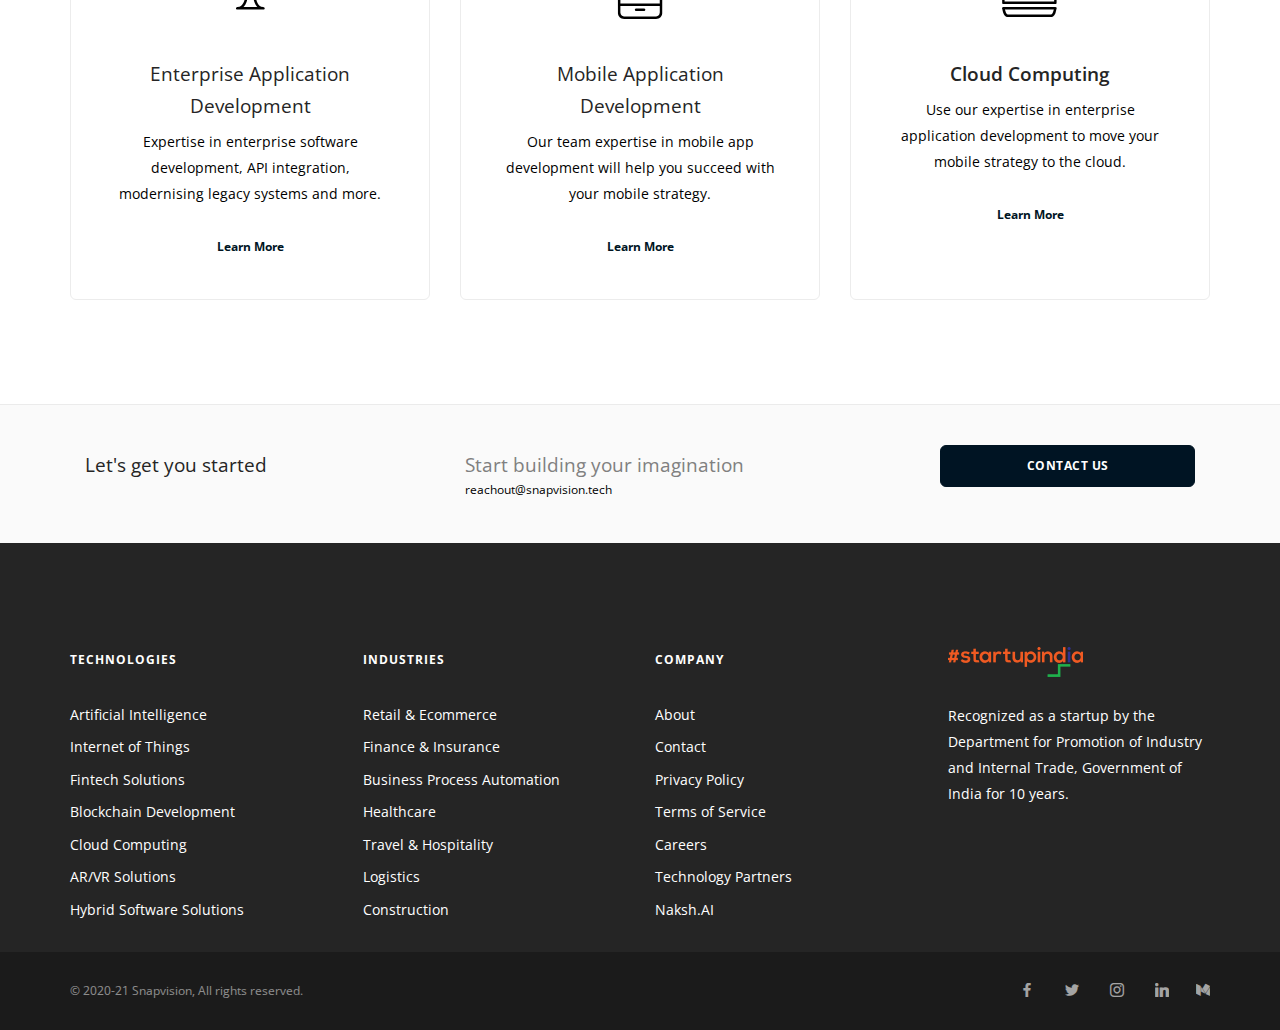
==== commit 1a9b7b00: "Update index.html" ====
--- a/index.html
+++ b/index.html
@@ -283,9 +283,9 @@
                 </div>
                 <div class="col-sm-4">
                     <div class="feature feature-3 boxed boxed--lg boxed--border box-shadow-wide"> 
-                         <h2 style="font-weight:bold">PayVoltz</h2>
+                         <h2 style="font-weight:bold">GetPluggd</h2>
                            
-                            <p>Payvoltz is a free IOT enabled Electronic vehicle driver's app allowing users to find charging stations, leave reviews, and connect with other plug-in vehicle owners.</p><a href="#contact">Learn More</a>
+                            <p>GetPluggd is a free IOT enabled Electronic vehicle driver's app allowing users to find charging stations, leave reviews, and connect with other plug-in vehicle owners.</p><a href="#contact">Learn More</a>
                         
                     </div>
                     <!--end feature-->
